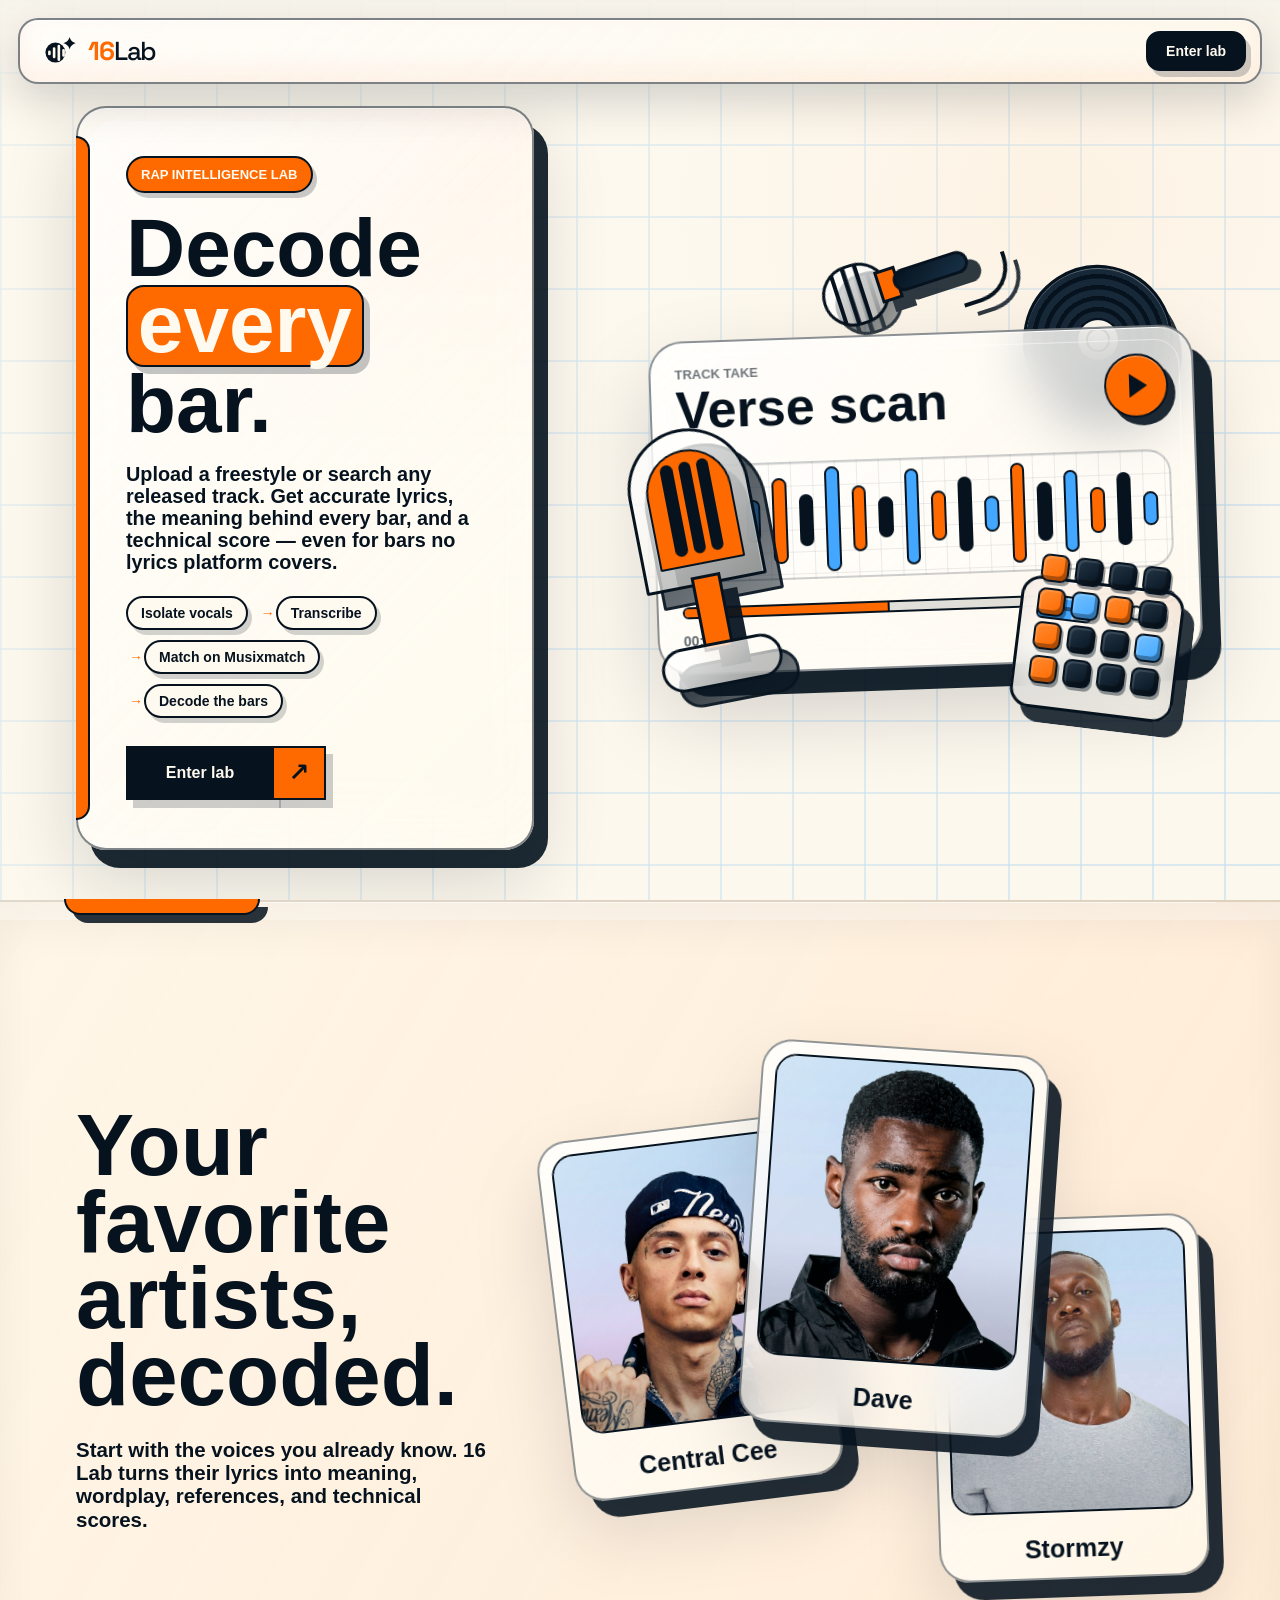
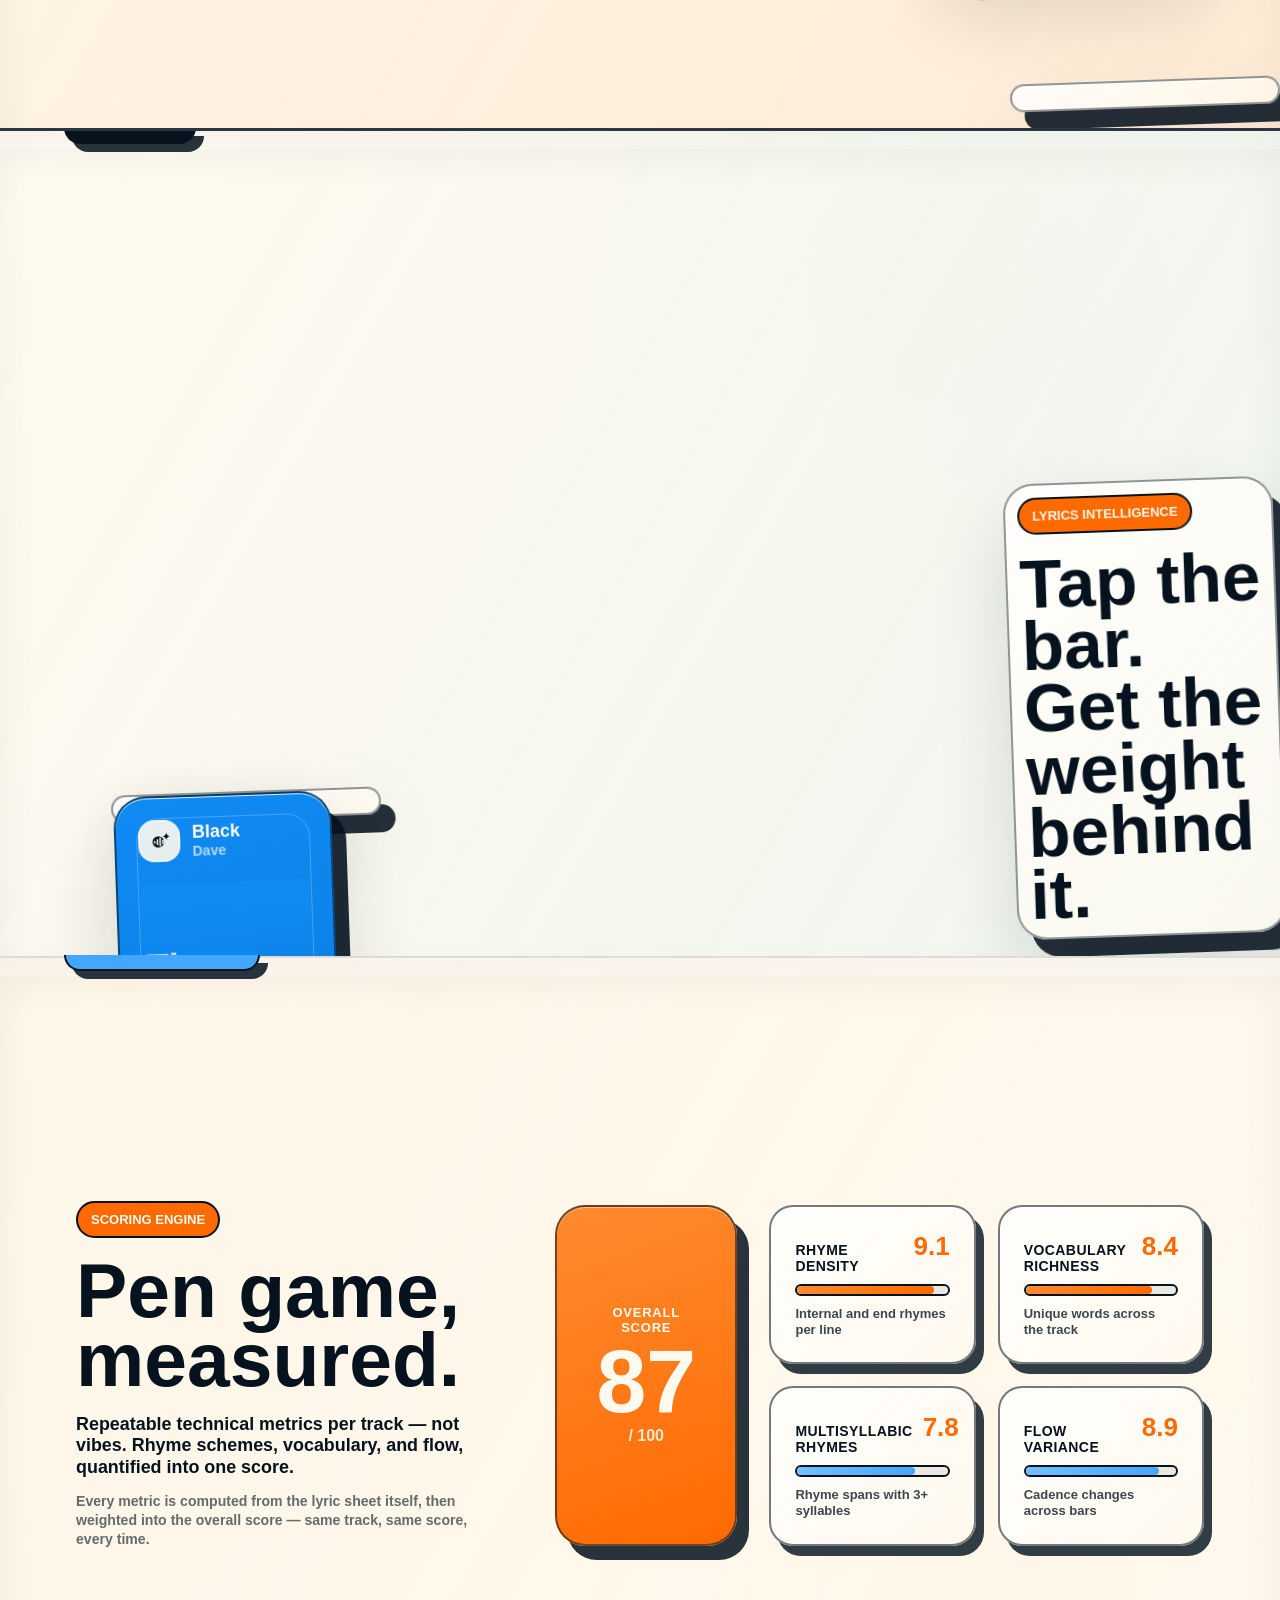
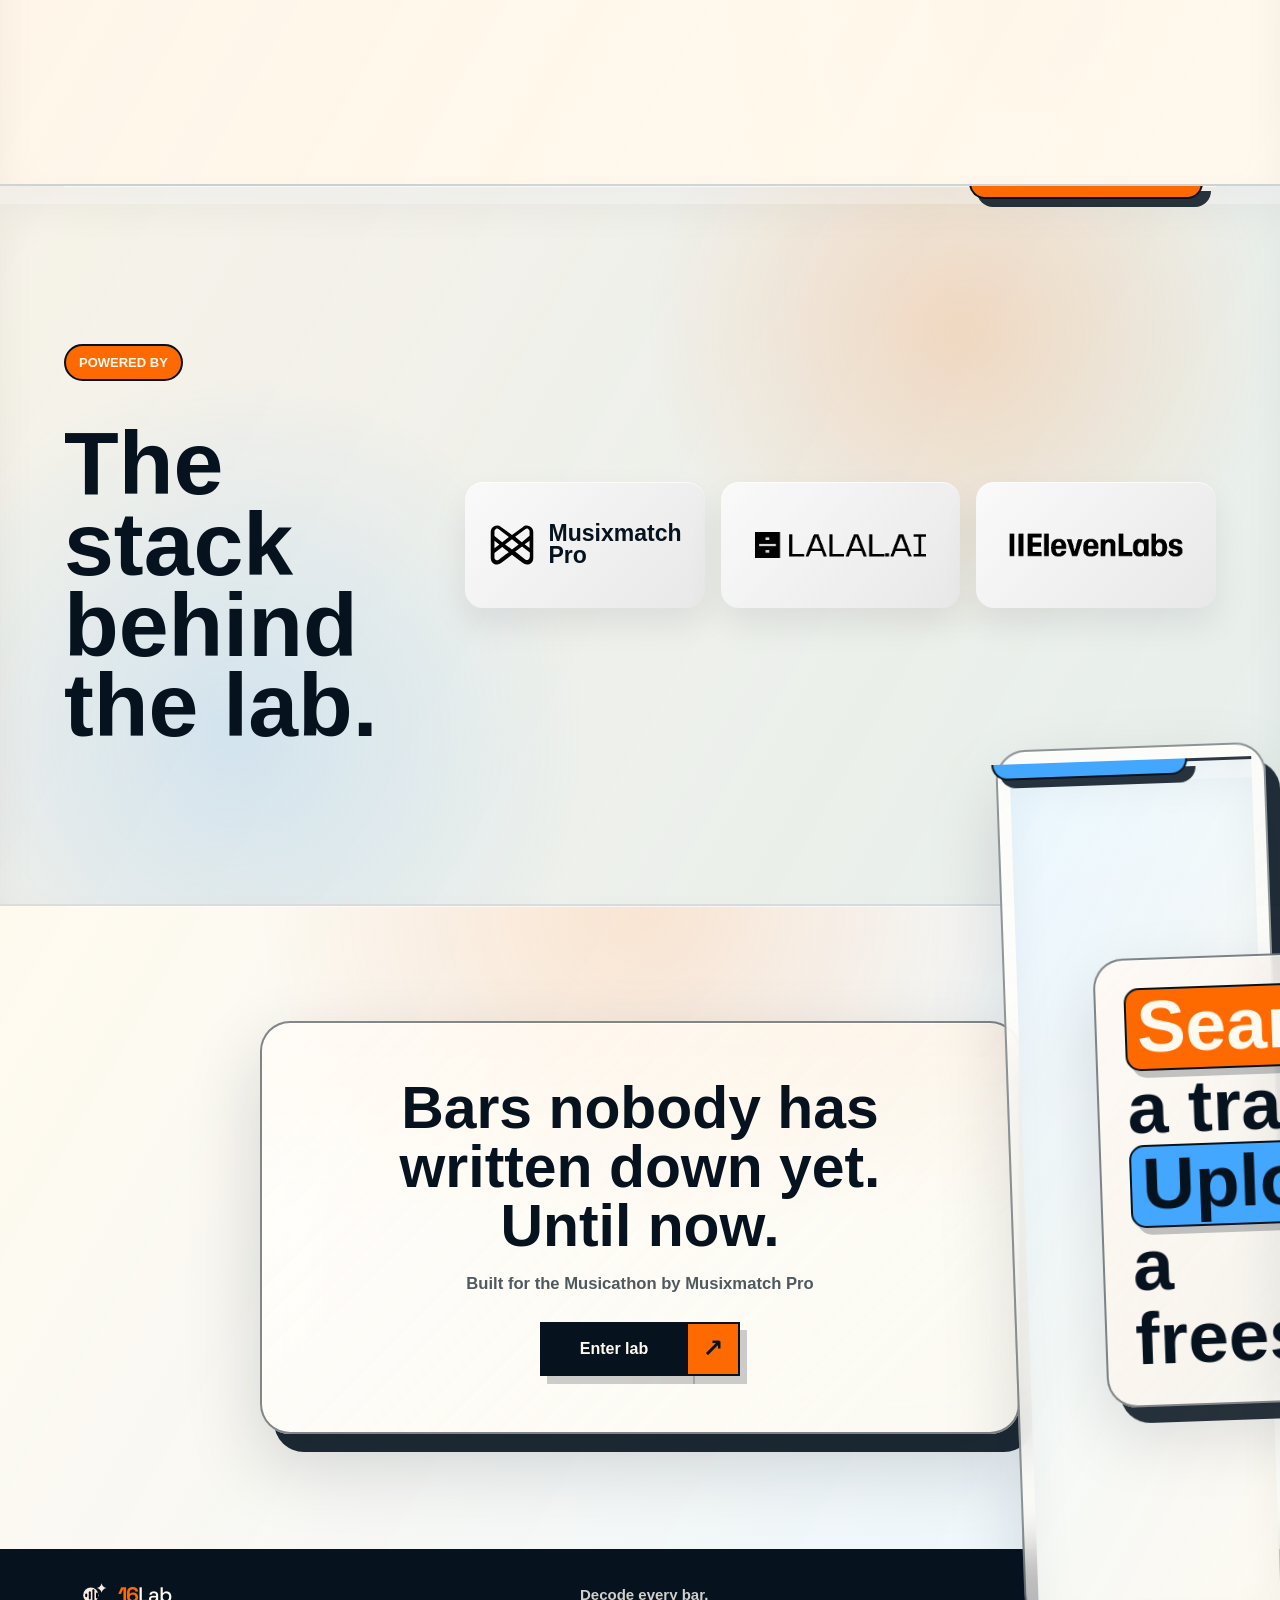
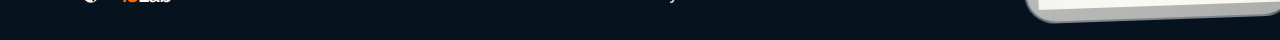
==== index.html @ 78c4f475 "feat: real-data-only lab + global daily Scores; remove landing nav PART 1 — Landing: remove ONLY the" ====
<!doctype html>
<html lang="en">
  <head>
    <meta charset="utf-8" />
    <meta name="viewport" content="width=device-width, initial-scale=1" />
    <title>16 Lab - Decode every bar</title>
    <meta
      name="description"
      content="16 Lab is a rap intelligence lab. Upload a freestyle or search any released track, get accurate lyrics, tap any bar for meaning and wordplay, and see technical scores."
    />
    <meta property="og:title" content="16 Lab - Decode every bar" />
    <meta
      property="og:description"
      content="Lyrics, meaning, wordplay, and technical scores for rap - including freestyles no lyrics platform covers."
    />
    <meta property="og:type" content="website" />
    <link rel="icon" type="image/svg+xml" href="./assets/16-lab-logo.svg" />
    <link rel="preconnect" href="https://fonts.googleapis.com" />
    <link rel="preconnect" href="https://fonts.gstatic.com" crossorigin />
    <link
      href="https://fonts.googleapis.com/css2?family=Space+Grotesk:wght@500;700&display=swap"
      rel="stylesheet"
    />
    <link rel="stylesheet" href="./styles.css" />
  </head>
  <body>
    <main class="site-shell">
      <header class="topbar" aria-label="Site header">
        <div class="brand">
          <img src="./assets/16-lab-logo.svg" alt="16 Lab" />
          <span><strong>16</strong>Lab</span>
        </div>

        <a class="topbar-cta" href="./lab.html">Enter lab</a>
      </header>

      <section class="hero" aria-label="16 Lab introduction">
        <div class="hero-copy">
          <span class="hero-kicker">Rap intelligence lab</span>
          <h1 class="tagline">Decode <span class="tagline-accent">every</span> bar.</h1>
          <p class="summary">
            Upload a freestyle or search any released track. Get accurate
            lyrics, the meaning behind every bar, and a technical score &mdash;
            even for bars no lyrics platform covers.
          </p>

          <ul class="hero-pipeline" aria-label="How it works">
            <li>Isolate vocals</li>
            <li>Transcribe</li>
            <li>Match on Musixmatch</li>
            <li>Decode the bars</li>
          </ul>

          <div class="hero-actions" aria-label="Primary actions">
            <a class="primary-action" href="./lab.html">Enter lab</a>
            <a class="icon-action" href="./lab.html" aria-label="Open lab">
              <span aria-hidden="true">&#8599;</span>
            </a>
          </div>
        </div>

        <div class="hero-art" id="preview" aria-label="16 Lab visual preview">
          <div class="art-stage">
            <article class="audio-card" aria-label="Audio analysis preview">
              <div class="audio-card-top">
                <div>
                  <span class="audio-kicker">Track take</span>
                  <strong>Verse scan</strong>
                </div>
                <button class="play-button" aria-label="Play preview">
                  <span></span>
                </button>
              </div>

              <div class="waveform" aria-hidden="true">
                <span style="--h: 28%"></span>
                <span style="--h: 54%"></span>
                <span style="--h: 38%"></span>
                <span style="--h: 76%"></span>
                <span style="--h: 46%"></span>
                <span style="--h: 92%"></span>
                <span style="--h: 58%"></span>
                <span style="--h: 36%"></span>
                <span style="--h: 84%"></span>
                <span style="--h: 44%"></span>
                <span style="--h: 66%"></span>
                <span style="--h: 32%"></span>
                <span style="--h: 88%"></span>
                <span style="--h: 52%"></span>
                <span style="--h: 72%"></span>
                <span style="--h: 40%"></span>
                <span style="--h: 64%"></span>
                <span style="--h: 30%"></span>
              </div>

              <div class="progress-rail" aria-hidden="true">
                <span></span>
              </div>

              <div class="audio-card-bottom">
                <span>00:16</span>
                <span>voice isolated</span>
              </div>
            </article>

            <div class="mic-figure" aria-hidden="true">
              <div class="mic-head">
                <span></span>
                <span></span>
                <span></span>
              </div>
              <div class="mic-neck"></div>
              <div class="mic-base"></div>
            </div>

            <div class="vinyl-disc" aria-hidden="true">
              <span></span>
            </div>
            <div class="stage-mic" aria-hidden="true">
              <span class="stage-mic-grille"></span>
              <span class="stage-mic-band"></span>
              <span class="stage-mic-handle"></span>
              <span class="stage-mic-cable"></span>
            </div>
            <div class="mpc-pad" aria-hidden="true">
              <div class="mpc-screen"></div>
              <div class="mpc-knobs">
                <span></span><span></span><span></span>
              </div>
              <div class="mpc-grid">
                <span></span><span></span><span></span><span></span>
                <span></span><span></span><span></span><span></span>
                <span></span><span></span><span></span><span></span>
                <span></span><span></span><span></span><span></span>
              </div>
            </div>
          </div>
        </div>
      </section>

      <section class="artists-section" id="artists" aria-label="Featured artists">
        <div class="artists-copy">
          <h2>Your favorite artists, decoded.</h2>
          <p>
            Start with the voices you already know. 16 Lab turns their lyrics
            into meaning, wordplay, references, and technical scores.
          </p>
        </div>

        <div class="artist-wall">
          <a class="artist-frame frame-dave" href="./results.html?q=Dave">
            <div class="portrait-wrap">
              <img src="./assets/artists/dave.png" alt="Dave portrait" />
            </div>
            <div class="artist-meta">
              <strong>Dave</strong>
            </div>
          </a>

          <a class="artist-frame frame-central" href="./results.html?q=Central+Cee">
            <div class="portrait-wrap">
              <img src="./assets/artists/central-cee.png" alt="Central Cee portrait" />
            </div>
            <div class="artist-meta">
              <strong>Central Cee</strong>
            </div>
          </a>

          <a class="artist-frame frame-stormzy" href="./results.html?q=Stormzy">
            <div class="portrait-wrap">
              <img src="./assets/artists/stormzy.png" alt="Stormzy portrait" />
            </div>
            <div class="artist-meta">
              <strong>Stormzy</strong>
            </div>
          </article>
        </div>
      </section>

      <section class="upload-flow-section" id="analyze" aria-label="Search or upload">
        <div class="demo-copy">
          <div class="headline-box">
            <h2>
              <span class="headline-chip search-chip">Search</span> a track.
              <span class="headline-chip upload-chip">Upload</span> a freestyle.
            </h2>
          </div>
        </div>

        <div class="input-lab">
          <article class="search-panel" aria-label="Search track">
            <div class="panel-head">
              <strong>Find a song</strong>
            </div>

            <label class="search-box">
              <span>Track or artist</span>
              <div class="search-field">
                <div class="typed-search" aria-label="Search track">
                  <span>Dave - Starlight</span>
                </div>
                <button type="button">Search</button>
              </div>
            </label>

            <div class="search-loading" aria-hidden="true">
              <span></span>
              <span></span>
              <span></span>
            </div>

            <article class="track-result" aria-label="Dave Starlight result">
              <img src="./assets/tracks/starlight-cover.jpg" alt="Starlight cover art" />
              <div class="track-info">
                <span class="result-label">Top match</span>
                <strong>Starlight</strong>
                <p>Dave · single</p>
                <div class="scan-state">
                  <span></span>
                  <small>preparing scan</small>
                </div>
              </div>
              <button type="button" aria-label="Select Starlight">
                <span></span>
              </button>
            </article>

            <div class="demo-cursor" aria-hidden="true">
              <span class="cursor-pulse"></span>
              <svg viewBox="0 0 64 64">
                <path class="cursor-shell" d="M10 5L53 35L35 40L25 58L10 5Z" />
                <path class="cursor-glint" d="M17 15L42 33L31 36L24 49L17 15Z" />
              </svg>
            </div>
          </article>

          <article class="upload-panel" aria-label="Upload audio">
            <div class="panel-head">
              <strong>Drop audio</strong>
            </div>

            <div class="dropzone" role="button" tabindex="0">
              <div class="upload-icon">
                <span>MP3</span>
              </div>
              <strong>Drag audio here</strong>
              <p>MP3, WAV, M4A, or WEBM</p>
            </div>

            <div class="upload-meter" aria-hidden="true">
              <span></span>
            </div>
          </article>
        </div>
      </section>

      <section class="lyrics-demo" id="decode" aria-label="Lyrics decode demo">
        <div class="decode-copy">
          <span class="section-kicker">Lyrics intelligence</span>
          <h2>Tap the bar. Get the weight behind it.</h2>
        </div>

        <div class="bar-lab" aria-label="Animated lyric analysis">
          <article class="lyric-sheet" aria-label="Black by Dave lyric excerpt">
            <div class="sheet-head">
              <img src="./assets/16-lab-logo.svg" alt="" />
              <div>
                <strong>Black</strong>
                <span>Dave</span>
              </div>
            </div>

            <div class="lyric-window">
              <div class="lyric-track">
                <p class="context-line">The blacker the berry the sweeter the juice</p>
                <button class="target-bar" type="button">
                  <span>A kid dies, the blacker the killer,</span>
                  <strong>the sweeter the news</strong>
                </button>
                <p>And if he's white you give him a chance</p>
                <p>He's ill and confused</p>
                <p>If he's black he's probably armed</p>
                <p>You see him and shoot</p>
                <p class="muted-line">Look, black is growin' up around the barbershop</p>
              </div>
            </div>

            <div class="bar-action" aria-hidden="true">
              <img src="./assets/16-lab-logo.svg" alt="" />
              <span>Decode bar</span>
            </div>

            <div class="lyrics-cursor" aria-hidden="true">
              <span class="lyric-cursor-pulse"></span>
              <svg viewBox="0 0 64 64">
                <path class="lyric-cursor-shell" d="M10 5L53 35L35 40L25 58L10 5Z" />
                <path class="lyric-cursor-glint" d="M17 15L42 33L31 36L24 49L17 15Z" />
              </svg>
            </div>
          </article>

          <article class="decode-card" aria-label="16 Lab lyric decode">
            <div class="decode-head">
              <img src="./assets/16-lab-logo.svg" alt="" />
              <span>16 Lab decode</span>
            </div>

            <div class="decode-body">
              <div class="meaning-block">
                <span class="decode-label">Meaning</span>
                <p>
                  Dave flips "the blacker the berry" into a line about media
                  bias. A Black killer makes the tragedy feel more clickable,
                  while whiteness gets softened into excuses like illness or
                  confusion.
                </p>
              </div>

              <div class="context-grid">
                <span>Race</span>
                <span>media framing</span>
                <span>public sympathy</span>
              </div>
            </div>
          </a>
        </div>
      </section>

      <section class="scores-section" id="scores" aria-label="Lyrical scoring engine">
        <div class="scores-copy">
          <span class="section-kicker">Scoring engine</span>
          <h2>Pen game, measured.</h2>
          <p>
            Repeatable technical metrics per track &mdash; not vibes. Rhyme
            schemes, vocabulary, and flow, quantified into one score.
          </p>
          <p class="scores-method">
            Every metric is computed from the lyric sheet itself, then weighted
            into the overall score &mdash; same track, same score, every time.
          </p>
        </div>

        <div class="score-board" aria-label="Example track metrics">
          <div class="score-overall">
            <span class="score-overall-label">Overall score</span>
            <strong>87</strong>
            <span class="score-overall-scale">/ 100</span>
          </div>

          <ul class="score-metrics">
            <li>
              <div class="metric-head">
                <span>Rhyme density</span>
                <strong>9.1</strong>
              </div>
              <div class="metric-rail"><span style="--w: 91%"></span></div>
              <p>Internal and end rhymes per line</p>
            </li>
            <li>
              <div class="metric-head">
                <span>Vocabulary richness</span>
                <strong>8.4</strong>
              </div>
              <div class="metric-rail"><span style="--w: 84%"></span></div>
              <p>Unique words across the track</p>
            </li>
            <li>
              <div class="metric-head">
                <span>Multisyllabic rhymes</span>
                <strong>7.8</strong>
              </div>
              <div class="metric-rail metric-rail-blue"><span style="--w: 78%"></span></div>
              <p>Rhyme spans with 3+ syllables</p>
            </li>
            <li>
              <div class="metric-head">
                <span>Flow variance</span>
                <strong>8.9</strong>
              </div>
              <div class="metric-rail metric-rail-blue"><span style="--w: 89%"></span></div>
              <p>Cadence changes across bars</p>
            </li>
          </ul>
        </div>
      </section>

      <section class="powered-section" id="stack" aria-label="Powered by integrations">
        <div class="powered-copy">
          <span class="section-kicker">Powered by</span>
          <h2>The stack behind the lab.</h2>
        </div>

        <div class="powered-float" aria-label="16 Lab integration logos">
          <article class="power-logo power-logo-musixmatch">
            <img src="./assets/partners/musixmatch-icon.svg" alt="Musixmatch Pro" />
            <span>Musixmatch Pro</span>
          </article>
          <article class="power-logo power-logo-lalal">
            <img src="./assets/partners/lalal-mono.png" alt="LALAL.AI" />
          </article>
          <article class="power-logo power-logo-eleven">
            <img src="./assets/partners/elevenlabs-mono.png" alt="ElevenLabs" />
          </article>

        </div>
      </section>

      <section class="closing-section" aria-label="Call to action">
        <div class="closing-card">
          <h2>Bars nobody has written down yet.<br />Until now.</h2>
          <p>
            Built for the Musicathon by Musixmatch Pro
          </p>
          <div class="hero-actions" aria-label="Closing actions">
            <a class="primary-action" href="./lab.html">Enter lab</a>
            <a class="icon-action" href="./lab.html" aria-label="Open lab">
              <span aria-hidden="true">&#8599;</span>
            </a>
          </div>
        </div>
      </section>

      <footer class="site-footer" aria-label="Site footer">
        <div class="footer-brand">
          <img src="./assets/16-lab-logo.svg" alt="" />
          <span><strong>16</strong>Lab</span>
        </div>
        <p>Decode every bar.</p>
        <span class="footer-note">&copy; 2026 16 Lab</span>
      </footer>
    </main>
  </body>
</html>
---- styles.css ----
:root {
  --ink: #06131f;
  --paper: #f7f3ea;
  --paper-glass: rgba(255, 250, 239, 0.58);
  --line: rgba(66, 164, 242, 0.62);
  --line-soft: rgba(6, 19, 31, 0.08);
  --orange: #ff6a00;
  --blue: #43a7ff;
  --cream: #fffaf0;
  --border: #06131f;
}

* {
  box-sizing: border-box;
}

html {
  min-height: 100%;
  background: var(--paper);
}

body {
  min-height: 100vh;
  margin: 0;
  color: var(--ink);
  font-family:
    "Helvetica Neue", Arial, ui-sans-serif, system-ui, -apple-system, BlinkMacSystemFont, "Segoe UI",
    sans-serif;
  background:
    linear-gradient(115deg, rgba(255, 250, 239, 0.62), rgba(255, 250, 239, 0) 34% 66%, rgba(255, 250, 239, 0.72)),
    linear-gradient(155deg, rgba(255, 106, 0, 0.1), transparent 28% 72%, rgba(67, 167, 255, 0.1)),
    linear-gradient(var(--line) 2px, transparent 2px),
    linear-gradient(90deg, var(--line) 2px, transparent 2px),
    var(--paper);
  background-size: 100% 100%, 100% 100%, 72px 72px, 72px 72px, 100% 100%;
  letter-spacing: 0;
}

a,
button {
  color: inherit;
  font: inherit;
}

a {
  text-decoration: none;
}

.site-shell {
  min-height: 100vh;
  position: relative;
  overflow: hidden;
}

.site-shell::before {
  content: "";
  position: fixed;
  top: 0;
  left: 0;
  right: 0;
  height: 108px;
  z-index: 9;
  pointer-events: none;
  background: linear-gradient(
    180deg,
    rgba(247, 243, 234, 0.94) 0%,
    rgba(247, 243, 234, 0.6) 55%,
    rgba(247, 243, 234, 0) 100%
  );
}

.topbar {
  position: fixed;
  top: 18px;
  left: 18px;
  right: 18px;
  z-index: 10;
  display: flex;
  align-items: center;
  justify-content: space-between;
  gap: 18px;
  min-height: 66px;
  border: 2px solid rgba(6, 19, 31, 0.52);
  border-radius: 20px;
  background:
    linear-gradient(135deg, rgba(255, 255, 255, 0.64), rgba(255, 250, 239, 0.32)),
    rgba(255, 250, 239, 0.54);
  box-shadow:
    inset 0 1px 0 rgba(255, 255, 255, 0.75),
    inset 0 -12px 26px rgba(255, 106, 0, 0.07),
    0 18px 44px rgba(6, 19, 31, 0.16);
  backdrop-filter: blur(24px) saturate(1.42);
}

.brand {
  display: flex;
  align-items: center;
  gap: 10px;
  padding: 0 16px;
}

.brand img {
  width: 42px;
  height: 42px;
  display: block;
}

.brand span {
  font-family: "Space Grotesk", "Helvetica Neue", Arial, sans-serif;
  font-size: 26px;
  line-height: 1;
  font-weight: 500;
  letter-spacing: -0.045em;
}

.brand span strong {
  font-weight: 700;
  color: var(--orange);
}

.site-shell > section {
  position: relative;
}

.site-shell > section + section {
  border-top: 2px solid rgba(6, 19, 31, 0.12);
}

.site-shell > section + section::after {
  content: "";
  position: absolute;
  left: clamp(22px, 5vw, 76px);
  right: clamp(22px, 5vw, 76px);
  top: 0;
  height: 1px;
  background: rgba(255, 255, 255, 0.62);
  pointer-events: none;
}

.hero {
  min-height: 100vh;
  display: grid;
  grid-template-columns: minmax(360px, 0.85fr) minmax(520px, 1.15fr);
  gap: clamp(24px, 4vw, 64px);
  align-items: center;
  padding: 98px clamp(24px, 6vw, 76px) 42px;
}

.hero-copy {
  position: relative;
  z-index: 3;
  max-width: 560px;
  padding: clamp(26px, 4vw, 48px);
  border: 2px solid rgba(6, 19, 31, 0.5);
  border-radius: 30px;
  background:
    linear-gradient(135deg, rgba(255, 255, 255, 0.7), rgba(255, 250, 239, 0.28)),
    linear-gradient(180deg, rgba(255, 106, 0, 0.08), transparent 48%),
    rgba(255, 250, 239, 0.62);
  box-shadow:
    inset 0 1px 0 rgba(255, 255, 255, 0.9),
    inset 0 -26px 62px rgba(255, 255, 255, 0.16),
    14px 18px 0 rgba(6, 19, 31, 0.9),
    0 30px 76px rgba(6, 19, 31, 0.16);
  backdrop-filter: blur(28px) saturate(1.34);
}

.hero-copy::before {
  content: "";
  position: absolute;
  inset: 13px;
  z-index: -1;
  border-radius: 22px;
  background: linear-gradient(135deg, rgba(255, 255, 255, 0.5), transparent 42%);
  pointer-events: none;
}

.hero-copy::after {
  content: "";
  position: absolute;
  left: -2px;
  top: 28px;
  bottom: 28px;
  width: 12px;
  border: 2px solid var(--border);
  border-left: 0;
  border-radius: 0 999px 999px 0;
  background: var(--orange);
}

h1 {
  margin: 0;
  color: var(--ink);
  font-size: clamp(88px, 11vw, 150px);
  line-height: 0.84;
  font-weight: 700;
}

.tagline {
  margin: 0;
  font-size: clamp(54px, 6.4vw, 94px);
  line-height: 0.9;
  font-weight: 700;
}

.summary {
  max-width: 500px;
  margin: 22px 0 0;
  font-size: clamp(17px, 1.55vw, 21px);
  line-height: 1.12;
  font-weight: 600;
}

.hero-actions {
  display: flex;
  align-items: stretch;
  margin-top: 28px;
}

.primary-action,
.icon-action {
  min-height: 54px;
  display: inline-flex;
  align-items: center;
  justify-content: center;
  border: 2px solid var(--border);
  font-size: 16px;
  font-weight: 700;
  box-shadow: 7px 8px 0 rgba(6, 19, 31, 0.2);
}

.primary-action {
  min-width: 148px;
  color: var(--cream);
  background: var(--ink);
}

.icon-action {
  width: 54px;
  margin-left: -2px;
  background: var(--orange);
}

.icon-action span {
  font-size: 25px;
  line-height: 1;
}

.hero-art {
  position: relative;
  min-height: min(650px, calc(100vh - 150px));
  display: grid;
  place-items: center;
}

.art-stage {
  position: relative;
  width: min(760px, 100%);
  aspect-ratio: 1.28;
}

.audio-card {
  position: absolute;
  right: 1%;
  top: 20%;
  z-index: 3;
  width: min(660px, 88%);
  min-height: 286px;
  padding: 24px;
  border: 2px solid rgba(6, 19, 31, 0.46);
  border-radius: 34px;
  background:
    linear-gradient(140deg, rgba(255, 255, 255, 0.78), rgba(255, 250, 239, 0.28)),
    rgba(255, 250, 239, 0.52);
  box-shadow:
    inset 0 1px 0 rgba(255, 255, 255, 0.95),
    inset 0 -22px 58px rgba(255, 255, 255, 0.18),
    18px 22px 0 rgba(6, 19, 31, 0.92),
    0 38px 86px rgba(6, 19, 31, 0.18);
  backdrop-filter: blur(28px) saturate(1.38);
  transform: rotate(-2deg);
  transition: transform 220ms ease, box-shadow 220ms ease, border-color 220ms ease;
}

.audio-card:hover {
  transform: rotate(-2deg) translateY(-5px);
  box-shadow:
    inset 0 1px 0 rgba(255, 255, 255, 0.95),
    inset 0 -22px 58px rgba(255, 255, 255, 0.18),
    18px 28px 0 rgba(6, 19, 31, 0.92),
    0 42px 94px rgba(6, 19, 31, 0.2);
  border-color: rgba(6, 19, 31, 0.68);
}

.audio-card::before {
  content: "";
  position: absolute;
  inset: 12px;
  border: 1px solid rgba(255, 255, 255, 0.48);
  border-radius: 25px;
  pointer-events: none;
}

.audio-card-top,
.audio-card-bottom {
  position: relative;
  z-index: 2;
  display: flex;
  justify-content: space-between;
  align-items: center;
  gap: 18px;
}

.audio-kicker {
  display: block;
  margin-bottom: 5px;
  color: rgba(6, 19, 31, 0.58);
  font-size: 13px;
  font-weight: 700;
  text-transform: uppercase;
}

.audio-card strong {
  display: block;
  font-size: clamp(30px, 4.2vw, 52px);
  line-height: 0.92;
  font-weight: 700;
}

.play-button {
  width: 64px;
  height: 64px;
  display: grid;
  place-items: center;
  border: 2px solid var(--border);
  border-radius: 50%;
  background: var(--orange);
  box-shadow:
    inset 0 1px 0 rgba(255, 255, 255, 0.5),
    7px 8px 0 rgba(6, 19, 31, 0.9);
  cursor: pointer;
  transition: transform 160ms ease, box-shadow 160ms ease, background 160ms ease;
}

.play-button:hover {
  transform: translate(-2px, -2px);
  background: #ff7b1f;
  box-shadow:
    inset 0 1px 0 rgba(255, 255, 255, 0.5),
    9px 10px 0 rgba(6, 19, 31, 0.9);
}

.play-button:active {
  transform: translate(3px, 4px);
  box-shadow:
    inset 0 2px 8px rgba(6, 19, 31, 0.28),
    3px 4px 0 rgba(6, 19, 31, 0.9);
}

.play-button span {
  width: 0;
  height: 0;
  margin-left: 4px;
  border-top: 12px solid transparent;
  border-bottom: 12px solid transparent;
  border-left: 18px solid var(--ink);
}

.waveform {
  position: relative;
  z-index: 2;
  height: 118px;
  display: flex;
  align-items: center;
  gap: 12px;
  margin: 30px 0 24px;
  padding: 0 12px;
  border: 2px solid rgba(6, 19, 31, 0.2);
  border-radius: 24px;
  background:
    linear-gradient(var(--line-soft) 1px, transparent 1px),
    linear-gradient(90deg, var(--line-soft) 1px, transparent 1px),
    rgba(255, 255, 255, 0.34);
  background-size: 22px 22px;
  overflow: hidden;
}

.waveform span {
  width: 16px;
  height: var(--h);
  min-height: 18px;
  border: 2px solid var(--border);
  border-radius: 999px;
  background: var(--ink);
  animation: pulse 1.8s ease-in-out infinite;
}

.waveform span:nth-child(3n + 1) {
  background: var(--orange);
  animation-delay: 70ms;
}

.waveform span:nth-child(3n + 2) {
  animation-delay: 140ms;
}

.waveform span:nth-child(3n) {
  background: var(--blue);
  animation-delay: 210ms;
}

.progress-rail {
  position: relative;
  z-index: 2;
  height: 12px;
  border: 2px solid var(--border);
  border-radius: 999px;
  background: rgba(6, 19, 31, 0.12);
  overflow: hidden;
}

.progress-rail span {
  display: block;
  width: 42%;
  height: 100%;
  border-right: 2px solid var(--border);
  background: var(--orange);
}

.audio-card-bottom {
  margin-top: 14px;
  color: rgba(6, 19, 31, 0.64);
  font-size: 14px;
  font-weight: 700;
  text-transform: uppercase;
}

.mic-figure {
  position: absolute;
  left: 4%;
  bottom: 4%;
  z-index: 4;
  width: min(220px, 30%);
  aspect-ratio: 0.68;
  transform: rotate(-11deg);
  filter: drop-shadow(14px 18px 0 rgba(6, 19, 31, 0.94));
  transition: transform 220ms ease;
}

.art-stage:hover .mic-figure {
  transform: rotate(-14deg) translateY(-3px);
}

.mic-head {
  position: absolute;
  inset: 0 17% 42%;
  display: flex;
  justify-content: center;
  gap: 9%;
  padding: 16% 13%;
  border: 3px solid var(--border);
  border-radius: 999px 999px 34px 34px;
  background: linear-gradient(145deg, rgba(255, 255, 255, 0.88), rgba(255, 250, 239, 0.54));
  backdrop-filter: blur(14px);
}

.mic-head::before {
  content: "";
  position: absolute;
  inset: 12% 13%;
  border: 2px solid var(--border);
  border-radius: inherit;
  background: var(--orange);
  z-index: -1;
}

.mic-head span {
  width: 18%;
  height: 100%;
  border: 2px solid var(--border);
  border-radius: 999px;
  background: var(--ink);
}

.mic-neck {
  position: absolute;
  left: 42%;
  top: 54%;
  width: 16%;
  height: 28%;
  border: 3px solid var(--border);
  background: var(--orange);
}

.mic-base {
  position: absolute;
  left: 17%;
  right: 17%;
  bottom: 5%;
  height: 16%;
  border: 3px solid var(--border);
  border-radius: 999px;
  background: linear-gradient(145deg, rgba(255, 255, 255, 0.9), rgba(255, 250, 239, 0.56));
  backdrop-filter: blur(12px);
}

.vinyl-disc {
  position: absolute;
  right: 5%;
  top: 6%;
  z-index: 2;
  width: 150px;
  height: 150px;
  border: 3px solid var(--border);
  border-radius: 50%;
  background:
    radial-gradient(circle at center, var(--orange) 0 11%, var(--cream) 12% 19%, transparent 20%),
    repeating-radial-gradient(circle at center, #172838 0 6px, var(--ink) 7px 11px);
  box-shadow:
    inset 0 1px 0 rgba(255, 255, 255, 0.35),
    12px 14px 0 rgba(6, 19, 31, 0.86);
  transform: rotate(12deg);
  transition: transform 240ms ease, box-shadow 240ms ease, filter 240ms ease;
}

.vinyl-disc:hover {
  transform: rotate(22deg) translateY(-3px);
  filter: saturate(1.08);
  box-shadow:
    inset 0 1px 0 rgba(255, 255, 255, 0.35),
    14px 17px 0 rgba(6, 19, 31, 0.86);
}

.vinyl-disc span {
  position: absolute;
  inset: 42%;
  border: 2px solid var(--border);
  border-radius: 50%;
  background: var(--cream);
}

.stage-mic {
  position: absolute;
  left: 38%;
  top: 3%;
  z-index: 6;
  width: 150px;
  height: 62px;
  transform: rotate(-18deg);
  filter: drop-shadow(10px 12px 0 rgba(6, 19, 31, 0.84));
  transition: transform 220ms ease, filter 220ms ease;
}

.stage-mic:hover {
  transform: rotate(-23deg) translateY(-4px);
  filter: drop-shadow(12px 16px 0 rgba(6, 19, 31, 0.84));
}

.stage-mic-grille {
  position: absolute;
  left: 0;
  top: 0;
  width: 68px;
  height: 62px;
  border: 3px solid var(--border);
  border-radius: 999px;
  background:
    linear-gradient(90deg, transparent 0 17%, var(--ink) 18% 24%, transparent 25% 37%, var(--ink) 38% 44%, transparent 45% 57%, var(--ink) 58% 64%, transparent 65%),
    linear-gradient(145deg, rgba(255, 255, 255, 0.9), rgba(255, 250, 239, 0.42));
  backdrop-filter: blur(16px);
}

.stage-mic-band {
  position: absolute;
  left: 57px;
  top: 15px;
  width: 22px;
  height: 33px;
  border: 3px solid var(--border);
  background: var(--orange);
}

.stage-mic-handle {
  position: absolute;
  left: 73px;
  top: 20px;
  width: 78px;
  height: 23px;
  border: 3px solid var(--border);
  border-radius: 999px;
  background: linear-gradient(145deg, var(--ink), #183247);
}

.stage-mic-cable {
  position: absolute;
  left: 134px;
  top: 35px;
  width: 54px;
  height: 42px;
  border-right: 4px solid var(--border);
  border-bottom: 4px solid var(--border);
  border-radius: 0 0 36px 0;
}

.mpc-pad {
  position: absolute;
  right: 4%;
  bottom: 1%;
  z-index: 4;
  width: 164px;
  height: 132px;
  padding: 13px;
  border: 3px solid var(--border);
  border-radius: 20px;
  background:
    linear-gradient(145deg, rgba(255, 255, 255, 0.72), rgba(255, 250, 239, 0.25)),
    linear-gradient(180deg, rgba(255, 106, 0, 0.18), transparent 54%),
    rgba(255, 250, 239, 0.58);
  box-shadow:
    inset 0 1px 0 rgba(255, 255, 255, 0.85),
    inset 0 -14px 28px rgba(6, 19, 31, 0.08),
    12px 14px 0 rgba(6, 19, 31, 0.85);
  backdrop-filter: blur(18px) saturate(1.25);
  transform: rotate(7deg);
  transition: transform 220ms ease, box-shadow 220ms ease;
  cursor: pointer;
}

.mpc-pad:hover {
  transform: rotate(7deg) translateY(-6px);
  box-shadow:
    inset 0 1px 0 rgba(255, 255, 255, 0.85),
    inset 0 -14px 28px rgba(6, 19, 31, 0.08),
    14px 18px 0 rgba(6, 19, 31, 0.85);
}

.mpc-pad:active {
  transform: rotate(7deg) translate(5px, 6px);
  box-shadow:
    inset 0 2px 12px rgba(6, 19, 31, 0.2),
    6px 8px 0 rgba(6, 19, 31, 0.85);
}

.mpc-pad::before {
  content: none;
}

.mpc-screen {
  position: absolute;
  left: 14px;
  top: 14px;
  width: 56px;
  height: 25px;
  border: 2px solid var(--border);
  border-radius: 6px;
  background:
    linear-gradient(90deg, rgba(67, 167, 255, 0.85) 0 64%, rgba(255, 250, 239, 0.65) 65%),
    var(--blue);
  box-shadow: inset 0 2px 0 rgba(255, 255, 255, 0.5);
}

.mpc-screen::after {
  content: "";
  position: absolute;
  left: 7px;
  right: 9px;
  top: 9px;
  height: 4px;
  border-radius: 999px;
  background: rgba(6, 19, 31, 0.56);
}

.mpc-knobs {
  position: absolute;
  right: 14px;
  top: 15px;
  display: flex;
  gap: 8px;
}

.mpc-knobs span {
  width: 15px;
  height: 15px;
  border: 2px solid var(--border);
  border-radius: 50%;
  background: var(--cream);
  box-shadow:
    inset -3px -3px 0 rgba(6, 19, 31, 0.18),
    2px 2px 0 rgba(6, 19, 31, 0.42);
}

.mpc-grid {
  position: absolute;
  left: 14px;
  right: 14px;
  bottom: 22px;
  display: grid;
  grid-template-columns: repeat(4, 1fr);
  gap: 6px;
}

.mpc-grid span {
  aspect-ratio: 1;
  border: 2px solid var(--border);
  border-radius: 8px;
  background:
    linear-gradient(145deg, #233545, var(--ink));
  box-shadow:
    inset 2px 2px 0 rgba(255, 255, 255, 0.12),
    inset -3px -4px 0 rgba(0, 0, 0, 0.32),
    2px 3px 0 rgba(6, 19, 31, 0.42);
  transition: transform 120ms ease, box-shadow 120ms ease, filter 120ms ease;
}

.mpc-grid span:hover {
  transform: translateY(-2px);
  filter: brightness(1.12);
}

.mpc-grid span:active {
  transform: translateY(2px) scale(0.94);
  box-shadow:
    inset 2px 4px 0 rgba(0, 0, 0, 0.34),
    0 1px 0 rgba(6, 19, 31, 0.42);
}

.mpc-grid span:nth-child(4n + 1),
.mpc-grid span:nth-child(7) {
  background:
    linear-gradient(145deg, #ff8a2f, var(--orange));
}

.mpc-grid span:nth-child(6),
.mpc-grid span:nth-child(12) {
  background:
    linear-gradient(145deg, #72c0ff, var(--blue));
}

.artists-section {
  position: relative;
  display: grid;
  grid-template-columns: minmax(320px, 0.78fr) minmax(520px, 1.22fr);
  gap: clamp(28px, 5vw, 72px);
  align-items: center;
  min-height: 92vh;
  padding: 94px clamp(24px, 6vw, 76px) 86px;
  margin-top: -20px;
  background:
    linear-gradient(180deg, rgba(255, 250, 239, 0), rgba(255, 106, 0, 0.08) 18%, rgba(67, 167, 255, 0.08) 100%),
    linear-gradient(115deg, rgba(255, 106, 0, 0.1), transparent 42%),
    rgba(255, 250, 239, 0.2);
}

.artists-section::before {
  content: "";
  position: absolute;
  left: 0;
  right: 0;
  top: -120px;
  height: 180px;
  background: linear-gradient(180deg, rgba(247, 243, 234, 0), rgba(255, 106, 0, 0.07), rgba(255, 250, 239, 0));
  pointer-events: none;
}

.artists-copy {
  max-width: 520px;
}

.artists-copy h2 {
  margin: 0;
  font-size: clamp(54px, 6.8vw, 96px);
  line-height: 0.88;
  font-weight: 700;
}

.artists-copy p {
  max-width: 480px;
  margin: 24px 0 0;
  font-size: clamp(17px, 1.6vw, 22px);
  line-height: 1.14;
  font-weight: 600;
}

.artist-wall {
  position: relative;
  min-height: 560px;
}

.artist-frame {
  position: absolute;
  width: min(270px, 34vw);
  padding: 12px;
  border: 2px solid rgba(6, 19, 31, 0.44);
  border-radius: 30px;
  background:
    linear-gradient(140deg, rgba(255, 255, 255, 0.76), rgba(255, 250, 239, 0.3)),
    rgba(255, 250, 239, 0.52);
  box-shadow:
    inset 0 1px 0 rgba(255, 255, 255, 0.88),
    14px 18px 0 rgba(6, 19, 31, 0.88),
    0 32px 76px rgba(6, 19, 31, 0.13);
  backdrop-filter: blur(24px) saturate(1.28);
  transform: rotate(var(--r));
  transition: transform 240ms ease, box-shadow 240ms ease;
}

.artist-frame:hover {
  z-index: 6;
  transform: rotate(var(--r)) translateY(-12px) scale(1.035);
  box-shadow:
    inset 0 1px 0 rgba(255, 255, 255, 0.88),
    18px 24px 0 rgba(6, 19, 31, 0.88),
    0 42px 92px rgba(6, 19, 31, 0.16);
}

.portrait-wrap {
  position: relative;
  aspect-ratio: 0.86;
  overflow: hidden;
  border: 2px solid var(--border);
  border-radius: 22px;
  background: var(--cream);
}

.portrait-wrap::after {
  content: "";
  position: absolute;
  inset: 0;
  background:
    linear-gradient(135deg, rgba(255, 255, 255, 0.24), transparent 34%),
    linear-gradient(0deg, rgba(6, 19, 31, 0.22), transparent 38%);
  pointer-events: none;
}

.portrait-wrap img {
  width: 100%;
  height: 100%;
  display: block;
  object-fit: cover;
  filter: saturate(0.98) contrast(1.04);
  transition: transform 260ms ease, filter 260ms ease;
}

.artist-frame:hover img {
  transform: scale(1.055);
  filter: saturate(1.08) contrast(1.06);
}

.artist-meta {
  display: flex;
  align-items: center;
  justify-content: center;
  margin-top: 12px;
  padding: 12px 10px 4px;
}

.artist-meta strong {
  min-width: 0;
  font-size: clamp(18px, 2vw, 25px);
  line-height: 1;
  font-weight: 700;
  text-align: center;
}

.frame-dave {
  --r: 4deg;
  left: 30%;
  top: 8px;
  z-index: 4;
  width: min(288px, 35vw);
}

.frame-central {
  --r: -7deg;
  left: 0;
  top: 88px;
  z-index: 2;
}

.frame-stormzy {
  --r: -2deg;
  right: 0;
  bottom: 20px;
  z-index: 1;
}

.upload-flow-section {
  position: relative;
  display: grid;
  grid-template-columns: minmax(340px, 0.72fr) minmax(560px, 1.28fr);
  gap: clamp(30px, 5vw, 72px);
  align-items: center;
  min-height: 94vh;
  padding: 88px clamp(24px, 6vw, 76px) 92px;
  background:
    linear-gradient(120deg, rgba(255, 106, 0, 0.1), transparent 36% 68%, rgba(67, 167, 255, 0.1)),
    rgba(255, 250, 239, 0.18);
}

.demo-copy {
  max-width: 540px;
}

.headline-box {
  width: fit-content;
  max-width: 100%;
  padding: clamp(18px, 2.4vw, 28px);
  border: 2px solid rgba(6, 19, 31, 0.5);
  border-radius: 30px;
  background:
    linear-gradient(135deg, rgba(255, 255, 255, 0.68), rgba(255, 250, 239, 0.24)),
    linear-gradient(120deg, rgba(255, 106, 0, 0.09), rgba(67, 167, 255, 0.1)),
    rgba(255, 250, 239, 0.62);
  box-shadow:
    inset 0 1px 0 rgba(255, 255, 255, 0.86),
    13px 16px 0 rgba(6, 19, 31, 0.86),
    0 28px 70px rgba(6, 19, 31, 0.13);
  backdrop-filter: blur(24px) saturate(1.3);
}

.demo-copy h2 {
  margin: 0;
  font-size: clamp(48px, 5.7vw, 82px);
  line-height: 1.02;
  font-weight: 700;
}

.headline-chip {
  display: inline-flex;
  align-items: center;
  padding: 0 0.14em 0.06em;
  border: 2px solid var(--border);
  border-radius: 15px;
  box-shadow: 6px 7px 0 rgba(6, 19, 31, 0.24);
  color: var(--cream);
}

.search-chip {
  background: var(--orange);
}

.upload-chip {
  background: var(--blue);
  color: var(--ink);
}

.input-lab {
  position: relative;
  display: grid;
  grid-template-columns: minmax(320px, 1fr) minmax(260px, 0.72fr);
  gap: 20px;
  align-items: stretch;
}

.search-panel,
.upload-panel {
  border: 2px solid rgba(6, 19, 31, 0.5);
  border-radius: 32px;
  background:
    linear-gradient(145deg, rgba(255, 255, 255, 0.74), rgba(255, 250, 239, 0.3)),
    rgba(255, 250, 239, 0.62);
  box-shadow:
    inset 0 1px 0 rgba(255, 255, 255, 0.88),
    14px 18px 0 rgba(6, 19, 31, 0.9),
    0 34px 78px rgba(6, 19, 31, 0.15);
  backdrop-filter: blur(26px) saturate(1.34);
}

.search-panel {
  position: relative;
  padding: 24px;
  overflow: hidden;
}

.upload-panel {
  padding: 22px;
  transform: rotate(2deg);
}

.panel-head {
  display: flex;
  align-items: center;
  justify-content: center;
  margin-bottom: 24px;
}

.panel-head strong {
  font-size: clamp(30px, 3.4vw, 46px);
  line-height: 0.92;
  text-align: center;
}

.search-box > span {
  display: block;
  margin-bottom: 10px;
  font-size: 14px;
  font-weight: 700;
}

.search-field {
  display: grid;
  grid-template-columns: 1fr auto;
  border: 2px solid var(--border);
  border-radius: 18px;
  overflow: hidden;
  background: var(--cream);
  box-shadow: 7px 8px 0 rgba(6, 19, 31, 0.18);
  animation: fieldFocus 8s ease-in-out infinite;
}

.typed-search {
  min-width: 0;
  padding: 18px;
  background: transparent;
  color: var(--ink);
  font-size: 20px;
  font-weight: 700;
}

.typed-search span {
  display: inline-block;
  width: 0;
  max-width: 14ch;
  overflow: hidden;
  white-space: nowrap;
  vertical-align: bottom;
  border-right: 3px solid transparent;
  animation: typeSong 8s steps(15, end) infinite;
}

.search-field button {
  border: 0;
  border-left: 2px solid var(--border);
  padding: 0 20px;
  background: var(--orange);
  color: var(--cream);
  font-weight: 700;
  cursor: pointer;
}

.track-result {
  display: grid;
  grid-template-columns: 116px 1fr auto;
  gap: 18px;
  align-items: center;
  margin-top: 24px;
  padding: 14px;
  border: 2px solid var(--border);
  border-radius: 24px;
  background: rgba(255, 250, 239, 0.72);
  box-shadow: 10px 12px 0 rgba(6, 19, 31, 0.86);
  opacity: 0;
  transform: translateY(12px) scale(0.98);
  animation: resultReveal 8s ease-in-out infinite;
  transition: transform 220ms ease, box-shadow 220ms ease;
}

.track-result:hover {
  transform: translateY(-6px);
  box-shadow: 13px 17px 0 rgba(6, 19, 31, 0.86);
}

.track-result img {
  width: 116px;
  height: 116px;
  object-fit: cover;
  border: 2px solid var(--border);
  border-radius: 18px;
}

.result-label {
  display: block;
  margin-bottom: 6px;
  color: rgba(6, 19, 31, 0.58);
  font-size: 12px;
  font-weight: 700;
  text-transform: uppercase;
}

.track-info strong {
  display: block;
  font-size: 36px;
  line-height: 0.94;
}

.track-info p {
  margin: 8px 0 0;
  font-size: 16px;
  font-weight: 600;
}

.search-loading {
  height: 46px;
  display: flex;
  align-items: center;
  gap: 10px;
  margin-top: 20px;
  padding-left: 6px;
  opacity: 0;
  animation: loadingDotsWrap 8s linear infinite;
}

.search-loading span {
  width: 13px;
  height: 13px;
  border: 2px solid var(--border);
  border-radius: 50%;
  background: var(--orange);
  animation: dotBounce 850ms ease-in-out infinite;
}

.search-loading span:nth-child(2) {
  animation-delay: 110ms;
  background: var(--blue);
}

.search-loading span:nth-child(3) {
  animation-delay: 220ms;
  background: var(--ink);
}

.scan-state {
  display: grid;
  grid-template-columns: 1fr auto;
  gap: 10px;
  align-items: center;
  margin-top: 10px;
}

.scan-state span {
  height: 9px;
  border: 2px solid var(--border);
  border-radius: 999px;
  overflow: hidden;
  background:
    linear-gradient(90deg, var(--orange) 0 48%, transparent 49%),
    rgba(6, 19, 31, 0.12);
  background-size: 220% 100%;
  animation: scanProgress 8s ease-in-out infinite;
}

.scan-state small {
  color: rgba(6, 19, 31, 0.58);
  font-size: 11px;
  font-weight: 700;
  text-transform: uppercase;
}

.track-result button {
  width: 54px;
  height: 54px;
  display: grid;
  place-items: center;
  border: 2px solid var(--border);
  border-radius: 50%;
  background: var(--orange);
  box-shadow: 6px 7px 0 rgba(6, 19, 31, 0.82);
  cursor: pointer;
}

.track-result button span {
  width: 0;
  height: 0;
  margin-left: 3px;
  border-top: 10px solid transparent;
  border-bottom: 10px solid transparent;
  border-left: 15px solid var(--ink);
}

.dropzone {
  display: grid;
  place-items: center;
  min-height: 265px;
  padding: 28px 20px;
  border: 2px dashed rgba(6, 19, 31, 0.7);
  border-radius: 26px;
  background:
    linear-gradient(var(--line) 1px, transparent 1px),
    linear-gradient(90deg, var(--line) 1px, transparent 1px),
    rgba(255, 250, 239, 0.54);
  background-size: 28px 28px;
  text-align: center;
  cursor: pointer;
  transition: transform 220ms ease, background 220ms ease;
}

.dropzone:hover {
  transform: translateY(-5px);
  background-color: rgba(255, 106, 0, 0.08);
}

.upload-icon {
  width: 82px;
  height: 82px;
  display: grid;
  place-items: center;
  margin-bottom: 18px;
  border: 2px solid var(--border);
  border-radius: 24px;
  background: var(--orange);
  box-shadow: 8px 9px 0 rgba(6, 19, 31, 0.84);
}

.upload-icon span {
  position: relative;
  width: 46px;
  height: 56px;
  display: grid;
  place-items: end center;
  padding-bottom: 8px;
  border: 3px solid var(--ink);
  border-radius: 7px;
  background: var(--cream);
  color: var(--ink);
  font-size: 12px;
  font-weight: 700;
}

.upload-icon span::before {
  content: "";
  position: absolute;
  right: -3px;
  top: -3px;
  width: 16px;
  height: 16px;
  border-left: 3px solid var(--ink);
  border-bottom: 3px solid var(--ink);
  background: var(--orange);
}

.dropzone strong {
  font-size: 28px;
  line-height: 1;
}

.dropzone p {
  margin: 8px 0 0;
  color: rgba(6, 19, 31, 0.58);
  font-size: 15px;
  font-weight: 700;
}

.upload-meter {
  height: 14px;
  margin-top: 22px;
  border: 2px solid var(--border);
  border-radius: 999px;
  overflow: hidden;
  background: rgba(6, 19, 31, 0.12);
}

.upload-meter span {
  display: block;
  width: 38%;
  height: 100%;
  background: var(--orange);
}

.demo-cursor {
  position: absolute;
  left: 72%;
  top: 49%;
  z-index: 10;
  width: 58px;
  height: 58px;
  filter: drop-shadow(6px 8px 0 rgba(6, 19, 31, 0.34));
  animation: cursorPath 8s ease-in-out infinite;
  pointer-events: none;
}

.demo-cursor svg {
  position: relative;
  z-index: 2;
  width: 100%;
  height: 100%;
}

.cursor-shell {
  fill: rgba(255, 250, 239, 0.9);
  stroke: var(--ink);
  stroke-width: 4px;
  stroke-linejoin: round;
}

.cursor-glint {
  fill: rgba(255, 255, 255, 0.6);
}

.cursor-pulse {
  position: absolute;
  left: 4px;
  top: 2px;
  width: 34px;
  height: 34px;
  border: 3px solid var(--orange);
  border-radius: 50%;
  opacity: 0;
  transform: scale(0.5);
  animation: cursorPulse 8s ease-in-out infinite;
}

@keyframes pulse {
  0%,
  100% {
    transform: scaleY(0.78);
  }
  50% {
    transform: scaleY(1.08);
  }
}

@keyframes cursorPath {
  0%,
  12% {
    transform: translate(110px, 38px) rotate(-8deg) scale(1);
  }
  22% {
    transform: translate(-278px, -64px) rotate(-8deg) scale(1);
  }
  26% {
    transform: translate(-278px, -64px) rotate(-8deg) scale(0.86);
  }
  31%,
  52% {
    transform: translate(-278px, -64px) rotate(-8deg) scale(1);
  }
  64% {
    transform: translate(114px, 92px) rotate(-8deg) scale(1);
  }
  68% {
    transform: translate(114px, 92px) rotate(-8deg) scale(0.86);
  }
  74%,
  100% {
    transform: translate(114px, 92px) rotate(-8deg) scale(1);
  }
}

@keyframes fieldFocus {
  0%,
  23% {
    box-shadow: 7px 8px 0 rgba(6, 19, 31, 0.18);
  }
  26%,
  58% {
    box-shadow:
      7px 8px 0 rgba(6, 19, 31, 0.18),
      0 0 0 5px rgba(255, 106, 0, 0.18);
  }
  70%,
  100% {
    box-shadow: 7px 8px 0 rgba(6, 19, 31, 0.18);
  }
}

@keyframes typeSong {
  0%,
  31% {
    width: 0;
    border-right-color: transparent;
  }
  34% {
    border-right-color: var(--ink);
  }
  52%,
  100% {
    width: 14ch;
    border-right-color: transparent;
  }
}

@keyframes cursorPulse {
  0%,
  23% {
    opacity: 0;
    transform: scale(0.5);
  }
  26% {
    opacity: 0.82;
    transform: scale(0.5);
  }
  34% {
    opacity: 0;
    transform: scale(1.9);
  }
  64% {
    opacity: 0;
    transform: scale(0.5);
  }
  68% {
    opacity: 0.82;
    transform: scale(0.5);
  }
  76%,
  100% {
    opacity: 0;
    transform: scale(1.9);
  }
}

@keyframes loadingDotsWrap {
  0%,
  52% {
    opacity: 0;
  }
  56%,
  68% {
    opacity: 1;
  }
  72%,
  100% {
    opacity: 0;
  }
}

@keyframes dotBounce {
  0%,
  100% {
    transform: translateY(0);
  }
  50% {
    transform: translateY(-7px);
  }
}

@keyframes resultReveal {
  0%,
  68% {
    opacity: 0;
    transform: translateY(12px) scale(0.98);
  }
  74%,
  100% {
    opacity: 1;
    transform: translateY(0) scale(1);
  }
}

@keyframes scanProgress {
  0%,
  76% {
    background-position: 100% 0;
  }
  100% {
    background-position: 0 0;
  }
}

@media (prefers-reduced-motion: reduce) {
  .waveform span,
  .search-field,
  .typed-search span,
  .track-result,
  .search-loading,
  .search-loading span,
  .scan-state span,
  .demo-cursor,
  .cursor-pulse {
    animation: none;
  }
}

@media (max-width: 920px) {
  .demo-cursor,
  .cursor-pulse {
    display: none;
  }

  .search-loading {
    margin-top: 12px;
  }

  .track-result {
    margin-top: 14px;
  }

  .topbar {
    left: 12px;
    right: 12px;
  }

  .hero {
    grid-template-columns: 1fr;
    gap: 28px;
    padding: 132px 18px 34px;
  }

  .hero-copy {
    max-width: none;
    padding: 26px;
  }

  .hero-art {
    min-height: 520px;
  }

  .art-stage {
    width: min(620px, 100%);
  }

  .artists-section {
    grid-template-columns: 1fr;
    padding: 72px 18px 58px;
  }

  .upload-flow-section,
  .input-lab {
    grid-template-columns: 1fr;
  }

  .upload-flow-section {
    padding: 72px 18px 58px;
  }

  .upload-panel {
    transform: none;
  }

  .artist-wall {
    min-height: 660px;
  }

  .artist-frame {
    width: min(250px, 58vw);
  }

  .frame-dave {
    left: 50%;
    top: 30px;
    width: min(270px, 64vw);
    transform: translateX(-50%) rotate(var(--r));
  }

  .frame-dave:hover {
    transform: translateX(-50%) rotate(var(--r)) translateY(-12px) scale(1.035);
  }

  .frame-central {
    left: 0;
    right: auto;
    top: 205px;
  }

  .frame-stormzy {
    left: auto;
    right: 0;
    bottom: 10px;
  }
}

@media (max-width: 560px) {
  body {
    background-size: 100% 100%, 100% 100%, 48px 48px, 48px 48px, 100% 100%;
  }

  .brand,
  .status {
    padding: 0 14px;
  }

  h1 {
    font-size: clamp(68px, 20vw, 92px);
  }

  .tagline {
    font-size: clamp(30px, 9vw, 42px);
  }

  .summary {
    font-size: 17px;
  }

  .hero-art {
    min-height: 430px;
  }

  .audio-card {
    top: 8%;
    right: 0;
    width: 92%;
    min-height: 250px;
    padding: 18px;
    border-radius: 26px;
    box-shadow:
      inset 0 1px 0 rgba(255, 255, 255, 0.95),
      12px 14px 0 rgba(6, 19, 31, 0.92),
      0 28px 64px rgba(6, 19, 31, 0.18);
  }

  .audio-card strong {
    font-size: 34px;
  }

  .play-button {
    width: 54px;
    height: 54px;
  }

  .waveform {
    height: 92px;
    gap: 7px;
    margin: 22px 0 18px;
  }

  .waveform span {
    width: 10px;
  }

  .mic-figure {
    width: 128px;
    left: -1%;
    bottom: 0;
  }

  .vinyl-disc,
  .stage-mic,
  .mpc-pad {
    display: none;
  }

  .artists-copy h2 {
    font-size: clamp(42px, 13vw, 58px);
  }

  .demo-copy h2 {
    font-size: clamp(40px, 12vw, 56px);
  }

  .track-result {
    grid-template-columns: 84px 1fr;
  }

  .track-result img {
    width: 84px;
    height: 84px;
  }

  .track-result button {
    grid-column: 1 / -1;
    width: 100%;
    border-radius: 18px;
  }

  .artist-wall {
    min-height: 820px;
  }

  .artist-frame {
    width: min(245px, 74vw);
  }

  .frame-dave {
    left: 50%;
    top: 28px;
    width: min(256px, 78vw);
    transform: translateX(-50%) rotate(var(--r));
  }

  .frame-central {
    left: 0;
    right: auto;
    top: 286px;
  }

  .frame-stormzy {
    left: auto;
    right: 0;
    bottom: 0;
  }
}

.lyrics-demo {
  min-height: 92vh;
  display: grid;
  grid-template-columns: minmax(250px, 0.52fr) minmax(680px, 1.48fr);
  gap: clamp(24px, 3.2vw, 54px);
  align-items: center;
  padding: clamp(62px, 6.5vw, 92px) clamp(20px, 4vw, 56px);
  overflow: hidden;
}

.decode-copy {
  max-width: 560px;
}

.section-kicker {
  display: inline-flex;
  margin-bottom: 18px;
  padding: 9px 13px;
  border: 2px solid var(--border);
  border-radius: 999px;
  background: var(--orange);
  color: var(--cream);
  font-size: 13px;
  font-weight: 800;
  text-transform: uppercase;
}

.decode-copy h2 {
  max-width: 460px;
  margin: 0;
  font-size: clamp(42px, 5.4vw, 76px);
  line-height: 0.9;
  font-weight: 700;
}

.bar-lab {
  position: relative;
  min-height: 590px;
  transform: translateX(34px);
}

.lyric-sheet,
.decode-card {
  border: 2px solid rgba(6, 19, 31, 0.56);
  border-radius: 32px;
  box-shadow:
    inset 0 1px 0 rgba(255, 255, 255, 0.86),
    14px 18px 0 rgba(6, 19, 31, 0.9),
    0 34px 78px rgba(6, 19, 31, 0.16);
  backdrop-filter: blur(26px) saturate(1.34);
}

.lyric-sheet {
  position: absolute;
  inset: 0 auto auto 0;
  width: min(560px, 82%);
  min-height: 550px;
  padding: 22px;
  background:
    linear-gradient(160deg, rgba(15, 140, 244, 0.97), rgba(7, 115, 211, 0.96)),
    #1688f0;
  overflow: hidden;
}

.lyric-sheet::before {
  content: "";
  position: absolute;
  inset: 20px;
  border: 1px solid rgba(255, 250, 240, 0.24);
  border-radius: 24px;
  pointer-events: none;
}

.bar-lab:has(.decode-card:hover) .lyric-track,
.bar-lab:has(.decode-card:hover) .target-bar,
.bar-lab:has(.decode-card:hover) .bar-action,
.bar-lab:has(.decode-card:hover) .lyrics-cursor,
.bar-lab:has(.decode-card:hover) .lyric-cursor-pulse,
.bar-lab:has(.decode-card:hover) .decode-card {
  animation-play-state: paused;
}

.sheet-head {
  position: relative;
  z-index: 2;
  display: flex;
  align-items: center;
  gap: 12px;
  color: var(--cream);
}

.sheet-head img {
  width: 42px;
  height: 42px;
  padding: 7px;
  border: 2px solid rgba(255, 250, 240, 0.42);
  border-radius: 16px;
  background: rgba(255, 250, 240, 0.9);
}

.sheet-head strong,
.sheet-head span {
  display: block;
}

.sheet-head strong {
  font-size: 18px;
}

.sheet-head span {
  color: rgba(255, 250, 240, 0.7);
  font-size: 14px;
  font-weight: 700;
}

.lyric-window {
  position: relative;
  z-index: 2;
  height: 410px;
  margin-top: 22px;
  overflow: hidden;
}

.lyric-window::before,
.lyric-window::after {
  content: "";
  position: absolute;
  left: 0;
  right: 0;
  z-index: 4;
  height: 92px;
  pointer-events: none;
}

.lyric-window::before {
  top: 0;
  background: linear-gradient(#0f8cf4, rgba(15, 140, 244, 0));
}

.lyric-window::after {
  bottom: 0;
  background: linear-gradient(rgba(7, 115, 211, 0), #0773d3);
}

.lyric-track {
  padding: 64px 4px 104px;
  animation: lyricRoll 14s cubic-bezier(0.72, 0, 0.22, 1) infinite;
}

.lyric-track p,
.target-bar {
  display: block;
  width: 100%;
  margin: 0 0 22px;
  color: rgba(255, 250, 240, 0.96);
  font-size: clamp(25px, 3.25vw, 37px);
  line-height: 1.1;
  font-weight: 750;
  letter-spacing: 0;
  text-align: left;
}

.lyric-track .muted-line {
  color: rgba(255, 250, 240, 0.34);
}

.target-bar {
  position: relative;
  padding: 16px 18px 18px;
  border: 2px solid rgba(255, 250, 240, 0);
  border-radius: 24px;
  background: transparent;
  cursor: pointer;
  animation: targetLock 14s ease-in-out infinite;
}

.target-bar span,
.target-bar strong {
  display: block;
  margin-bottom: 8px;
  font-weight: 800;
}

.target-bar span:last-child,
.target-bar strong:last-child {
  margin-bottom: 0;
}

.bar-action {
  position: absolute;
  right: 34px;
  bottom: 34px;
  z-index: 8;
  display: inline-flex;
  align-items: center;
  gap: 10px;
  padding: 12px 16px;
  border: 2px solid var(--border);
  border-radius: 999px;
  background: var(--cream);
  color: var(--ink);
  box-shadow: 7px 8px 0 rgba(6, 19, 31, 0.34);
  opacity: 0;
  transform: translateY(12px) scale(0.96);
  animation: actionReveal 14s ease-in-out infinite;
}

.bar-action img {
  width: 30px;
  height: 30px;
}

.bar-action span {
  font-size: 15px;
  font-weight: 850;
}

.lyrics-cursor {
  position: absolute;
  left: 66%;
  top: 58%;
  z-index: 10;
  width: 56px;
  height: 56px;
  filter: drop-shadow(7px 9px 0 rgba(6, 19, 31, 0.3));
  pointer-events: none;
  animation: lyricCursorPath 14s ease-in-out infinite;
}

.lyrics-cursor svg {
  position: relative;
  z-index: 2;
  width: 100%;
  height: 100%;
}

.lyric-cursor-shell {
  fill: rgba(255, 250, 239, 0.95);
  stroke: var(--ink);
  stroke-width: 4px;
  stroke-linejoin: round;
}

.lyric-cursor-glint {
  fill: rgba(255, 255, 255, 0.68);
}

.lyric-cursor-pulse {
  position: absolute;
  left: 4px;
  top: 2px;
  width: 34px;
  height: 34px;
  border: 3px solid var(--orange);
  border-radius: 50%;
  opacity: 0;
  transform: scale(0.5);
  animation: lyricCursorPulse 14s ease-in-out infinite;
}

.decode-card {
  position: absolute;
  right: 0;
  bottom: -20px;
  z-index: 7;
  width: min(440px, 58%);
  padding: 20px;
  background:
    linear-gradient(145deg, rgba(255, 255, 255, 0.78), rgba(255, 250, 239, 0.44)),
    rgba(255, 250, 239, 0.72);
  opacity: 0;
  transform: translate(18px, 18px) scale(0.96);
  animation: decodeReveal 14s ease-in-out infinite;
}

.decode-head {
  display: flex;
  align-items: center;
  gap: 12px;
  margin-bottom: 16px;
}

.decode-head img {
  width: 40px;
  height: 40px;
  animation: lyricAiPulse 1.25s ease-in-out infinite;
}

.decode-head span {
  font-size: 15px;
  font-weight: 850;
  text-transform: uppercase;
}

.decode-body {
  display: grid;
  gap: 14px;
  align-items: start;
}

.decode-label {
  display: inline-flex;
  margin-bottom: 9px;
  padding: 7px 10px;
  border: 2px solid var(--border);
  border-radius: 999px;
  background: var(--orange);
  color: var(--cream);
  font-size: 12px;
  font-weight: 850;
  text-transform: uppercase;
}

.meaning-block p {
  margin: 0;
  font-size: 15px;
  line-height: 1.16;
  font-weight: 720;
}

.context-grid {
  display: flex;
  flex-wrap: wrap;
  gap: 8px;
}

.context-grid span {
  padding: 7px 10px;
  border: 2px solid var(--border);
  border-radius: 999px;
  background: #d9edff;
  font-size: 12px;
  font-weight: 850;
}

@keyframes lyricRoll {
  0%,
  14% {
    transform: translateY(28px);
  }
  32%,
  96% {
    transform: translateY(-78px);
  }
  100% {
    transform: translateY(28px);
  }
}

@keyframes targetLock {
  0%,
  29% {
    border-color: rgba(255, 250, 240, 0);
    background: transparent;
    color: rgba(255, 250, 240, 0.96);
    box-shadow: none;
  }
  36%,
  96% {
    border-color: var(--border);
    background: var(--cream);
    color: var(--ink);
    box-shadow: 9px 10px 0 rgba(6, 19, 31, 0.36);
  }
  100% {
    border-color: rgba(255, 250, 240, 0);
    background: transparent;
    color: rgba(255, 250, 240, 0.96);
    box-shadow: none;
  }
}

@keyframes actionReveal {
  0%,
  43% {
    opacity: 0;
    transform: translateY(12px) scale(0.96);
  }
  49% {
    opacity: 1;
    transform: translateY(0) scale(1);
    background: var(--cream);
    color: var(--ink);
  }
  53% {
    opacity: 1;
    transform: translateY(0) scale(1);
    background: var(--cream);
    color: var(--ink);
    box-shadow: 7px 8px 0 rgba(6, 19, 31, 0.34);
  }
  56% {
    opacity: 1;
    transform: translateY(3px) scale(0.9);
    background: var(--orange);
    color: var(--cream);
    box-shadow:
      3px 4px 0 rgba(6, 19, 31, 0.46),
      0 0 0 0 rgba(255, 106, 0, 0);
  }
  62% {
    opacity: 1;
    transform: translateY(0) scale(1.08);
    background: var(--orange);
    color: var(--cream);
    box-shadow:
      7px 8px 0 rgba(6, 19, 31, 0.34),
      0 0 0 14px rgba(255, 106, 0, 0.22),
      0 0 32px rgba(255, 106, 0, 0.36);
  }
  69% {
    opacity: 1;
    transform: translateY(0) scale(1);
    background: var(--cream);
    color: var(--ink);
    box-shadow: 7px 8px 0 rgba(6, 19, 31, 0.34);
  }
  96% {
    opacity: 1;
    transform: translateY(0) scale(1);
    background: var(--cream);
    color: var(--ink);
    box-shadow: 7px 8px 0 rgba(6, 19, 31, 0.34);
  }
  100% {
    opacity: 0;
    transform: translateY(12px) scale(0.96);
  }
}

@keyframes lyricCursorPath {
  0%,
  20% {
    transform: translate(104px, 112px) rotate(-8deg) scale(1);
  }
  32% {
    transform: translate(-90px, -72px) rotate(-8deg) scale(1);
  }
  36% {
    transform: translate(-90px, -72px) rotate(-8deg) scale(0.86);
  }
  44% {
    transform: translate(-90px, -72px) rotate(-8deg) scale(1);
  }
  52% {
    transform: translate(24px, 118px) rotate(-8deg) scale(1);
  }
  56% {
    transform: translate(24px, 118px) rotate(-8deg) scale(0.84);
  }
  64%,
  96% {
    transform: translate(24px, 118px) rotate(-8deg) scale(1);
  }
  100% {
    transform: translate(104px, 112px) rotate(-8deg) scale(1);
  }
}

@keyframes lyricCursorPulse {
  0%,
  32% {
    opacity: 0;
    transform: scale(0.5);
  }
  36% {
    opacity: 0.86;
    transform: scale(0.5);
  }
  44% {
    opacity: 0;
    transform: scale(1.9);
  }
  52% {
    opacity: 0;
    transform: scale(0.5);
  }
  56% {
    opacity: 0.86;
    transform: scale(0.5);
  }
  66%,
  100% {
    opacity: 0;
    transform: scale(1.86);
  }
}

@keyframes decodeReveal {
  0%,
  68% {
    opacity: 0;
    transform: translate(18px, 18px) scale(0.96);
  }
  76%,
  96% {
    opacity: 1;
    transform: translate(0, 0) scale(1);
  }
  100% {
    opacity: 0;
    transform: translate(18px, 18px) scale(0.96);
  }
}

@keyframes lyricAiPulse {
  0%,
  100% {
    transform: scale(1);
    opacity: 0.76;
  }
  50% {
    transform: scale(1.08);
    opacity: 1;
  }
}

@media (max-width: 1080px) {
  .lyrics-demo {
    grid-template-columns: 1fr;
  }

  .bar-lab {
    min-height: 720px;
    transform: none;
  }

  .lyric-sheet {
    width: min(640px, 100%);
  }

  .decode-card {
    width: min(460px, 84%);
  }
}

@media (max-width: 620px) {
  .lyrics-demo {
    padding-top: 64px;
  }

  .decode-copy h2 {
    font-size: clamp(46px, 15vw, 68px);
  }

  .bar-lab {
    min-height: 760px;
  }

  .lyric-sheet {
    min-height: 560px;
    padding: 18px;
    border-radius: 26px;
  }

  .lyric-window {
    height: 430px;
  }

  .lyric-track p,
  .target-bar {
    margin-bottom: 22px;
    font-size: clamp(28px, 9.2vw, 42px);
  }

.decode-card {
  left: 12px;
  right: 12px;
  bottom: 0;
  width: auto;
  }

  .lyrics-cursor {
    width: 54px;
    height: 54px;
  }
}

.powered-section {
  position: relative;
  min-height: 720px;
  display: grid;
  grid-template-columns: minmax(300px, 0.62fr) minmax(600px, 1.38fr);
  gap: clamp(32px, 5vw, 74px);
  align-items: center;
  padding: clamp(72px, 9vw, 132px) clamp(22px, 5vw, 82px);
  overflow: hidden;
}

.powered-copy {
  position: relative;
  z-index: 2;
  max-width: 560px;
}

.powered-copy h2 {
  margin: 24px 0 0;
  max-width: 620px;
  font-size: clamp(58px, 7vw, 106px);
  line-height: 0.9;
  letter-spacing: 0;
}

.powered-copy p {
  margin: 24px 0 0;
  max-width: 510px;
  font-size: clamp(18px, 1.7vw, 24px);
  line-height: 1.24;
  font-weight: 800;
}

.powered-float {
  position: relative;
  z-index: 2;
  display: grid;
  grid-template-columns: repeat(3, minmax(0, 1fr));
  gap: 16px;
}

.power-logo {
  display: flex;
  align-items: center;
  justify-content: center;
  min-height: 126px;
  border: 0;
  border-radius: 18px;
  background:
    linear-gradient(135deg, rgba(255, 255, 255, 0.72), rgba(231, 231, 231, 0.86)),
    #ededed;
  padding: 22px 30px;
  box-shadow:
    inset 0 1px 0 rgba(255, 255, 255, 0.76),
    0 16px 34px rgba(6, 19, 31, 0.08);
  animation: logoStageFloat 7.5s ease-in-out infinite;
  transition: transform 180ms ease, background 180ms ease, box-shadow 180ms ease;
}

.power-logo:hover {
  transform: translateY(-8px) scale(1.025);
  background: #f7f7f7;
  box-shadow:
    inset 0 1px 0 rgba(255, 255, 255, 0.92),
    0 22px 44px rgba(6, 19, 31, 0.12);
}

.power-logo img {
  display: block;
  width: 100%;
  height: auto;
  object-fit: contain;
}

.power-logo-musixmatch {
  gap: 14px;
  background:
    linear-gradient(135deg, rgba(255, 255, 255, 0.72), rgba(231, 231, 231, 0.86)),
    #ededed;
}

.power-logo-musixmatch img {
  width: 46px;
  filter: brightness(0);
}

.power-logo-musixmatch span {
  color: var(--ink);
  font-size: clamp(20px, 1.8vw, 28px);
  line-height: 0.94;
  font-weight: 900;
}

.power-logo-eleven {
  animation-delay: -1.4s;
}

.power-logo-lalal {
  animation-delay: -0.6s;
}

@keyframes logoStageFloat {
  0%,
  100% {
    transform: translate3d(0, 0, 0);
    opacity: 0.82;
  }
  50% {
    transform: translate3d(0, -14px, 0);
    opacity: 1;
  }
}

/* Section bands */
.hero,
.artists-section,
.upload-flow-section,
.lyrics-demo,
.powered-section {
  isolation: isolate;
}

.hero {
  background:
    linear-gradient(120deg, rgba(255, 250, 239, 0.86), rgba(255, 250, 239, 0.68)),
    radial-gradient(circle at 82% 22%, rgba(255, 106, 0, 0.16), transparent 30%),
    linear-gradient(rgba(66, 164, 242, 0.62) 2px, transparent 2px),
    linear-gradient(90deg, rgba(66, 164, 242, 0.62) 2px, transparent 2px),
    var(--paper);
  background-size: 100% 100%, 100% 100%, 72px 72px, 72px 72px, 100% 100%;
}

.artists-section {
  margin-top: 0;
  background:
    linear-gradient(120deg, rgba(255, 246, 232, 0.98), rgba(255, 235, 213, 0.9)),
    radial-gradient(circle at 82% 20%, rgba(255, 106, 0, 0.18), transparent 28%),
    #fff1df;
  background-size: 100% 100%, 100% 100%, 100% 100%;
}

.upload-flow-section {
  background:
    linear-gradient(120deg, rgba(235, 247, 255, 0.98), rgba(255, 250, 239, 0.9)),
    radial-gradient(circle at 22% 24%, rgba(67, 167, 255, 0.2), transparent 30%),
    #edf8ff;
  background-size: 100% 100%, 100% 100%, 100% 100%;
}

.lyrics-demo {
  background:
    linear-gradient(120deg, rgba(255, 250, 239, 0.97), rgba(239, 246, 239, 0.9)),
    radial-gradient(circle at 74% 18%, rgba(6, 19, 31, 0.08), transparent 32%),
    var(--paper);
  background-size: 100% 100%, 100% 100%, 100% 100%;
}

.powered-section {
  background:
    radial-gradient(circle at 75% 20%, rgba(255, 106, 0, 0.18), transparent 28%),
    radial-gradient(circle at 18% 76%, rgba(67, 167, 255, 0.18), transparent 30%),
    linear-gradient(120deg, rgba(246, 242, 233, 0.98), rgba(230, 239, 237, 0.92)),
    #f3efe5;
  background-size: 100% 100%, 100% 100%, 100% 100%, 100% 100%;
}

.artists-section,
.upload-flow-section,
.lyrics-demo,
.powered-section {
  border-top: 3px solid rgba(6, 19, 31, 0.84);
  box-shadow:
    inset 0 18px 0 rgba(255, 255, 255, 0.28),
    inset 0 22px 44px rgba(6, 19, 31, 0.05);
}

.artists-section::before,
.upload-flow-section::before,
.lyrics-demo::before,
.powered-section::before {
  content: "";
  position: absolute;
  left: clamp(20px, 5vw, 76px);
  top: -3px;
  z-index: 1;
  width: clamp(124px, 15vw, 210px);
  height: 14px;
  border: 2px solid var(--border);
  border-top: 0;
  border-radius: 0 0 999px 999px;
  background: var(--orange);
  box-shadow: 8px 8px 0 rgba(6, 19, 31, 0.86);
}

.upload-flow-section::before {
  left: auto;
  right: clamp(20px, 5vw, 76px);
  background: var(--blue);
}

.lyrics-demo::before {
  width: clamp(92px, 10vw, 150px);
  background: var(--ink);
}

.powered-section::before {
  left: auto;
  right: clamp(22px, 6vw, 92px);
  width: clamp(150px, 18vw, 260px);
  background: var(--orange);
}

@media (max-width: 620px) {
  .hero,
  .artists-section,
  .upload-flow-section,
  .lyrics-demo,
  .powered-section {
    background-size: 100% 100%, 100% 100%, 48px 48px, 48px 48px;
  }
}

@media (max-width: 980px) {
  .powered-section {
    grid-template-columns: 1fr;
    min-height: auto;
  }

  .powered-float {
    grid-template-columns: repeat(2, minmax(0, 1fr));
  }
}

/* Topbar navigation */
.topbar-cta {
  margin-right: 14px;
  padding: 10px 18px;
  border: 2px solid var(--border);
  border-radius: 14px;
  background: var(--ink);
  color: var(--cream);
  font-size: 14px;
  font-weight: 700;
  box-shadow: 5px 6px 0 rgba(6, 19, 31, 0.2);
  transition: transform 0.16s ease, box-shadow 0.16s ease;
}

.topbar-cta:hover {
  transform: translate(-2px, -2px);
  box-shadow: 7px 8px 0 rgba(6, 19, 31, 0.26);
}

@media (max-width: 520px) {
  .topbar-cta {
    padding: 9px 14px;
    font-size: 13px;
  }
}

/* Hero additions */
.hero-kicker {
  display: inline-flex;
  margin-bottom: 18px;
  padding: 9px 13px;
  border: 2px solid var(--border);
  border-radius: 999px;
  background: var(--orange);
  color: var(--cream);
  font-size: 13px;
  font-weight: 800;
  text-transform: uppercase;
  box-shadow: 4px 5px 0 rgba(6, 19, 31, 0.22);
}

.tagline-accent {
  display: inline-block;
  padding: 0 0.12em 0.05em;
  border: 2px solid var(--border);
  border-radius: 18px;
  background: var(--orange);
  color: var(--cream);
  box-shadow: 6px 7px 0 rgba(6, 19, 31, 0.24);
}

.hero-pipeline {
  display: flex;
  flex-wrap: wrap;
  align-items: center;
  gap: 10px;
  margin: 22px 0 0;
  padding: 0;
  list-style: none;
}

.hero-pipeline li {
  display: inline-flex;
  align-items: center;
  padding: 7px 13px;
  border: 2px solid var(--border);
  border-radius: 999px;
  background: var(--cream);
  font-size: 14px;
  font-weight: 700;
  box-shadow: 4px 5px 0 rgba(6, 19, 31, 0.18);
}

.hero-pipeline li + li::before {
  content: "\2192";
  position: absolute;
  margin-left: -30px;
  font-weight: 800;
  color: var(--orange);
}

.hero-pipeline li + li {
  position: relative;
  margin-left: 18px;
}

/* Scoring engine section */
.scores-section {
  position: relative;
  display: grid;
  grid-template-columns: minmax(320px, 0.78fr) minmax(520px, 1.22fr);
  gap: clamp(28px, 5vw, 72px);
  align-items: center;
  min-height: 92vh;
  padding: 94px clamp(24px, 6vw, 76px) 86px;
  isolation: isolate;
  border-top: 3px solid rgba(6, 19, 31, 0.84);
  box-shadow:
    inset 0 18px 0 rgba(255, 255, 255, 0.28),
    inset 0 22px 44px rgba(6, 19, 31, 0.05);
  background:
    linear-gradient(120deg, rgba(255, 246, 232, 0.97), rgba(255, 250, 239, 0.9)),
    radial-gradient(circle at 80% 78%, rgba(255, 106, 0, 0.16), transparent 30%),
    #fff4e4;
  background-size: 100% 100%, 100% 100%, 100% 100%;
}

.scores-section::before {
  content: "";
  position: absolute;
  left: clamp(20px, 5vw, 76px);
  top: -3px;
  z-index: 1;
  width: clamp(124px, 15vw, 210px);
  height: 14px;
  border: 2px solid var(--border);
  border-top: 0;
  border-radius: 0 0 999px 999px;
  background: var(--blue);
  box-shadow: 8px 8px 0 rgba(6, 19, 31, 0.86);
}

.scores-copy {
  max-width: 520px;
}

.scores-copy h2 {
  margin: 0;
  font-size: clamp(48px, 6vw, 88px);
  line-height: 0.9;
  font-weight: 700;
}

.scores-copy p {
  max-width: 440px;
  margin: 20px 0 0;
  font-size: clamp(16px, 1.4vw, 19px);
  line-height: 1.2;
  font-weight: 600;
}

.scores-copy .scores-method {
  margin-top: 14px;
  max-width: 420px;
  font-size: clamp(13px, 1.1vw, 15px);
  line-height: 1.35;
  font-weight: 600;
  color: rgba(6, 19, 31, 0.62);
}

.score-board {
  position: relative;
  display: grid;
  grid-template-columns: minmax(180px, 0.42fr) minmax(300px, 1fr);
  gap: clamp(18px, 2.6vw, 32px);
  align-items: stretch;
}

.score-overall {
  display: flex;
  flex-direction: column;
  align-items: center;
  justify-content: center;
  gap: 6px;
  padding: clamp(22px, 3vw, 36px);
  border: 2px solid rgba(6, 19, 31, 0.56);
  border-radius: 30px;
  background:
    linear-gradient(160deg, #ff8a2f, var(--orange));
  color: var(--cream);
  box-shadow:
    inset 0 1px 0 rgba(255, 255, 255, 0.5),
    12px 14px 0 rgba(6, 19, 31, 0.86);
  text-align: center;
}

.score-overall-label {
  font-size: 13px;
  font-weight: 800;
  text-transform: uppercase;
  letter-spacing: 0.06em;
}

.score-overall strong {
  font-size: clamp(72px, 7vw, 110px);
  line-height: 0.9;
  font-weight: 800;
}

.score-overall-scale {
  font-size: 16px;
  font-weight: 700;
  opacity: 0.85;
}

.score-metrics {
  display: grid;
  grid-template-columns: repeat(2, minmax(0, 1fr));
  gap: clamp(14px, 2vw, 22px);
  margin: 0;
  padding: 0;
  list-style: none;
}

.score-metrics li {
  display: flex;
  flex-direction: column;
  gap: 10px;
  padding: clamp(16px, 2vw, 24px);
  border: 2px solid rgba(6, 19, 31, 0.56);
  border-radius: 24px;
  background:
    linear-gradient(135deg, rgba(255, 255, 255, 0.78), rgba(255, 250, 239, 0.4)),
    rgba(255, 250, 239, 0.7);
  box-shadow:
    inset 0 1px 0 rgba(255, 255, 255, 0.85),
    8px 10px 0 rgba(6, 19, 31, 0.82);
  backdrop-filter: blur(18px) saturate(1.25);
}

.metric-head {
  display: flex;
  align-items: baseline;
  justify-content: space-between;
  gap: 10px;
}

.metric-head span {
  font-size: 14px;
  font-weight: 800;
  text-transform: uppercase;
  letter-spacing: 0.03em;
}

.metric-head strong {
  font-size: 26px;
  font-weight: 800;
  color: var(--orange);
}

.metric-rail-blue + p,
.score-metrics li p {
  margin: 0;
  font-size: 13px;
  font-weight: 600;
  line-height: 1.25;
  opacity: 0.78;
}

.metric-rail {
  position: relative;
  height: 12px;
  border: 2px solid var(--border);
  border-radius: 999px;
  background: rgba(6, 19, 31, 0.08);
  overflow: hidden;
}

.metric-rail span {
  position: absolute;
  inset: 0;
  width: var(--w, 60%);
  border-radius: 999px;
  background: linear-gradient(90deg, #ff8a2f, var(--orange));
}

.metric-rail-blue span {
  background: linear-gradient(90deg, #72c0ff, var(--blue));
}

@media (max-width: 1080px) {
  .scores-section {
    grid-template-columns: 1fr;
    min-height: auto;
  }

  .score-board {
    grid-template-columns: 1fr;
  }
}

@media (max-width: 620px) {
  .score-metrics {
    grid-template-columns: 1fr;
  }
}

/* Closing CTA + footer */
.closing-section {
  position: relative;
  display: grid;
  place-items: center;
  padding: clamp(72px, 9vw, 130px) clamp(24px, 6vw, 76px);
  isolation: isolate;
  border-top: 3px solid rgba(6, 19, 31, 0.84);
  background:
    radial-gradient(circle at 50% 0%, rgba(255, 106, 0, 0.14), transparent 42%),
    linear-gradient(120deg, rgba(255, 250, 239, 0.97), rgba(235, 247, 255, 0.92)),
    var(--paper);
  background-size: 100% 100%, 100% 100%, 100% 100%;
}

.closing-card {
  max-width: 760px;
  padding: clamp(30px, 4.4vw, 56px);
  border: 2px solid rgba(6, 19, 31, 0.5);
  border-radius: 30px;
  text-align: center;
  background:
    linear-gradient(135deg, rgba(255, 255, 255, 0.72), rgba(255, 250, 239, 0.3)),
    linear-gradient(180deg, rgba(255, 106, 0, 0.08), transparent 48%),
    rgba(255, 250, 239, 0.66);
  box-shadow:
    inset 0 1px 0 rgba(255, 255, 255, 0.9),
    14px 18px 0 rgba(6, 19, 31, 0.9),
    0 30px 76px rgba(6, 19, 31, 0.16);
  backdrop-filter: blur(26px) saturate(1.3);
}

.closing-card h2 {
  margin: 0;
  font-size: clamp(34px, 4.6vw, 60px);
  line-height: 1;
  font-weight: 700;
}

.closing-card p {
  margin: 18px 0 0;
  font-size: clamp(15px, 1.3vw, 18px);
  font-weight: 700;
  color: rgba(6, 19, 31, 0.7);
}

.closing-card .hero-actions {
  justify-content: center;
}

.site-footer {
  display: flex;
  flex-wrap: wrap;
  align-items: center;
  justify-content: space-between;
  gap: 14px;
  padding: 26px clamp(24px, 6vw, 76px) 30px;
  border-top: 3px solid rgba(6, 19, 31, 0.84);
  background: var(--ink);
  color: var(--cream);
}

.footer-brand {
  display: flex;
  align-items: center;
  gap: 10px;
}

.footer-brand img {
  width: 32px;
  height: 32px;
  display: block;
  filter: invert(1);
}

.footer-brand span {
  font-family: "Space Grotesk", "Helvetica Neue", Arial, sans-serif;
  font-size: 21px;
  font-weight: 500;
  letter-spacing: -0.045em;
}

.footer-brand span strong {
  font-weight: 700;
  color: var(--orange);
}

.site-footer p {
  margin: 0;
  font-size: 15px;
  font-weight: 700;
  color: rgba(255, 250, 240, 0.82);
}

.footer-note {
  font-size: 13px;
  font-weight: 600;
  color: rgba(255, 250, 240, 0.6);
}

@media (max-width: 620px) {
  .site-footer {
    flex-direction: column;
    text-align: center;
  }
}

html {
  scroll-behavior: smooth;
}

@media (max-width: 620px) {
  .powered-copy h2 {
    font-size: clamp(48px, 15vw, 68px);
  }

  .powered-float {
    display: grid;
    gap: 12px;
    grid-template-columns: repeat(2, minmax(0, 1fr));
  }

  .power-logo,
  .power-logo-musixmatch,
  .power-logo-eleven,
  .power-logo-lalal {
    width: 100%;
    min-height: 68px;
    padding: 14px;
    animation: none;
  }

  .power-logo img {
    width: auto;
    max-width: 100%;
    max-height: 30px;
  }

  .power-logo-musixmatch img {
    max-height: 34px;
  }
}

/* Mobile refinements */
@media (max-width: 560px) {
  .hero-pipeline li + li {
    margin-left: 0;
  }

  .hero-pipeline li + li::before {
    content: none;
  }

  .artist-wall {
    min-height: 0;
    display: grid;
    gap: 30px;
    justify-items: center;
    padding: 14px 0 8px;
  }

  .artist-frame,
  .frame-dave,
  .frame-central,
  .frame-stormzy {
    position: static;
    width: min(300px, 84vw);
    transform: rotate(var(--r));
  }

  .artist-frame:hover,
  .frame-dave:hover {
    transform: rotate(var(--r)) translateY(-10px) scale(1.03);
  }

  .hero-actions {
    width: 100%;
  }

  .hero-actions .primary-action {
    flex: 1;
  }

  .hero {
    padding-top: 116px;
  }

  .artists-section,
  .upload-flow-section {
    padding-top: 56px;
    padding-bottom: 48px;
  }

  .lyrics-demo,
  .scores-section,
  .powered-section {
    min-height: 0;
  }

  .lyrics-demo {
    padding-bottom: 48px;
  }

  .powered-section {
    padding-top: 64px;
    padding-bottom: 56px;
  }

  .scores-section {
    padding: 64px 18px 56px;
  }

  .closing-section {
    padding: 56px 18px;
  }

  .closing-card {
    padding: 34px 22px;
  }

  .closing-card h2 {
    font-size: clamp(34px, 10vw, 44px);
  }

  .score-overall {
    padding: 28px 22px;
  }

  .site-footer {
    gap: 12px;
    text-align: center;
  }
}
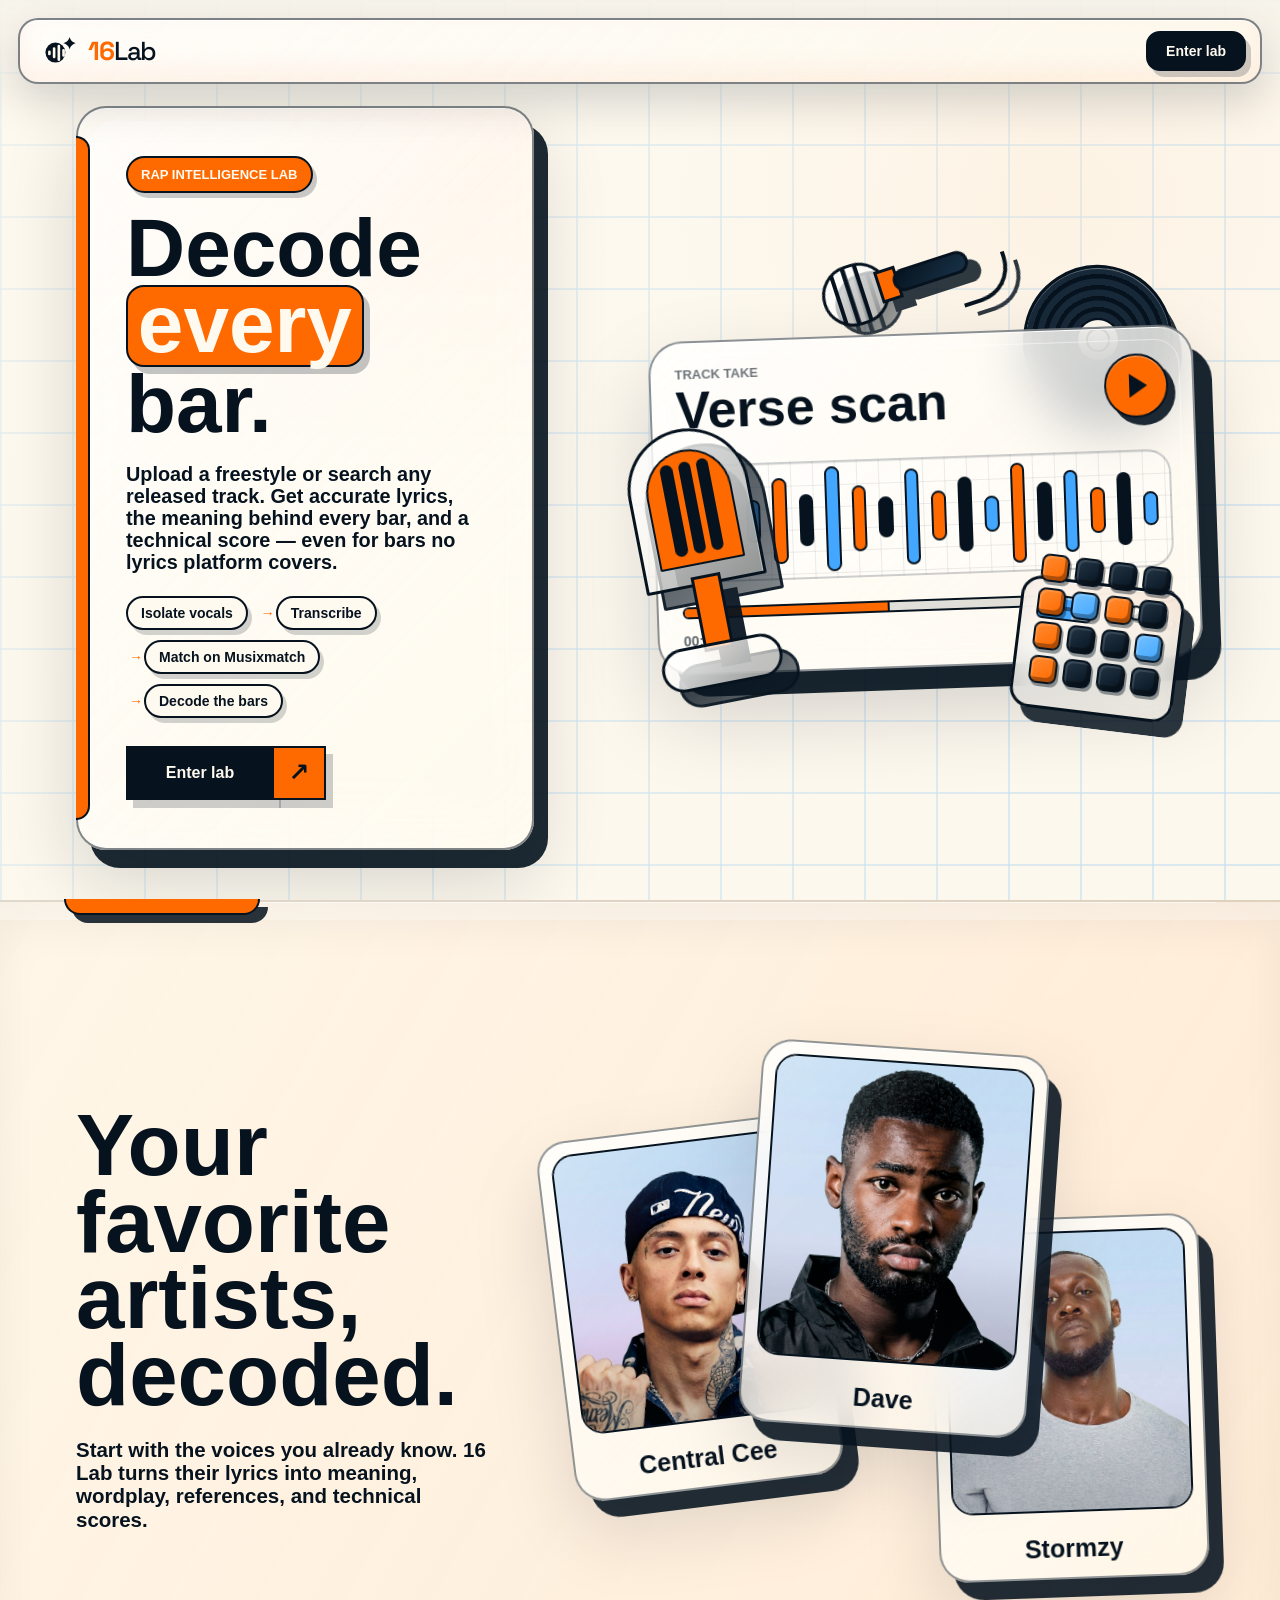
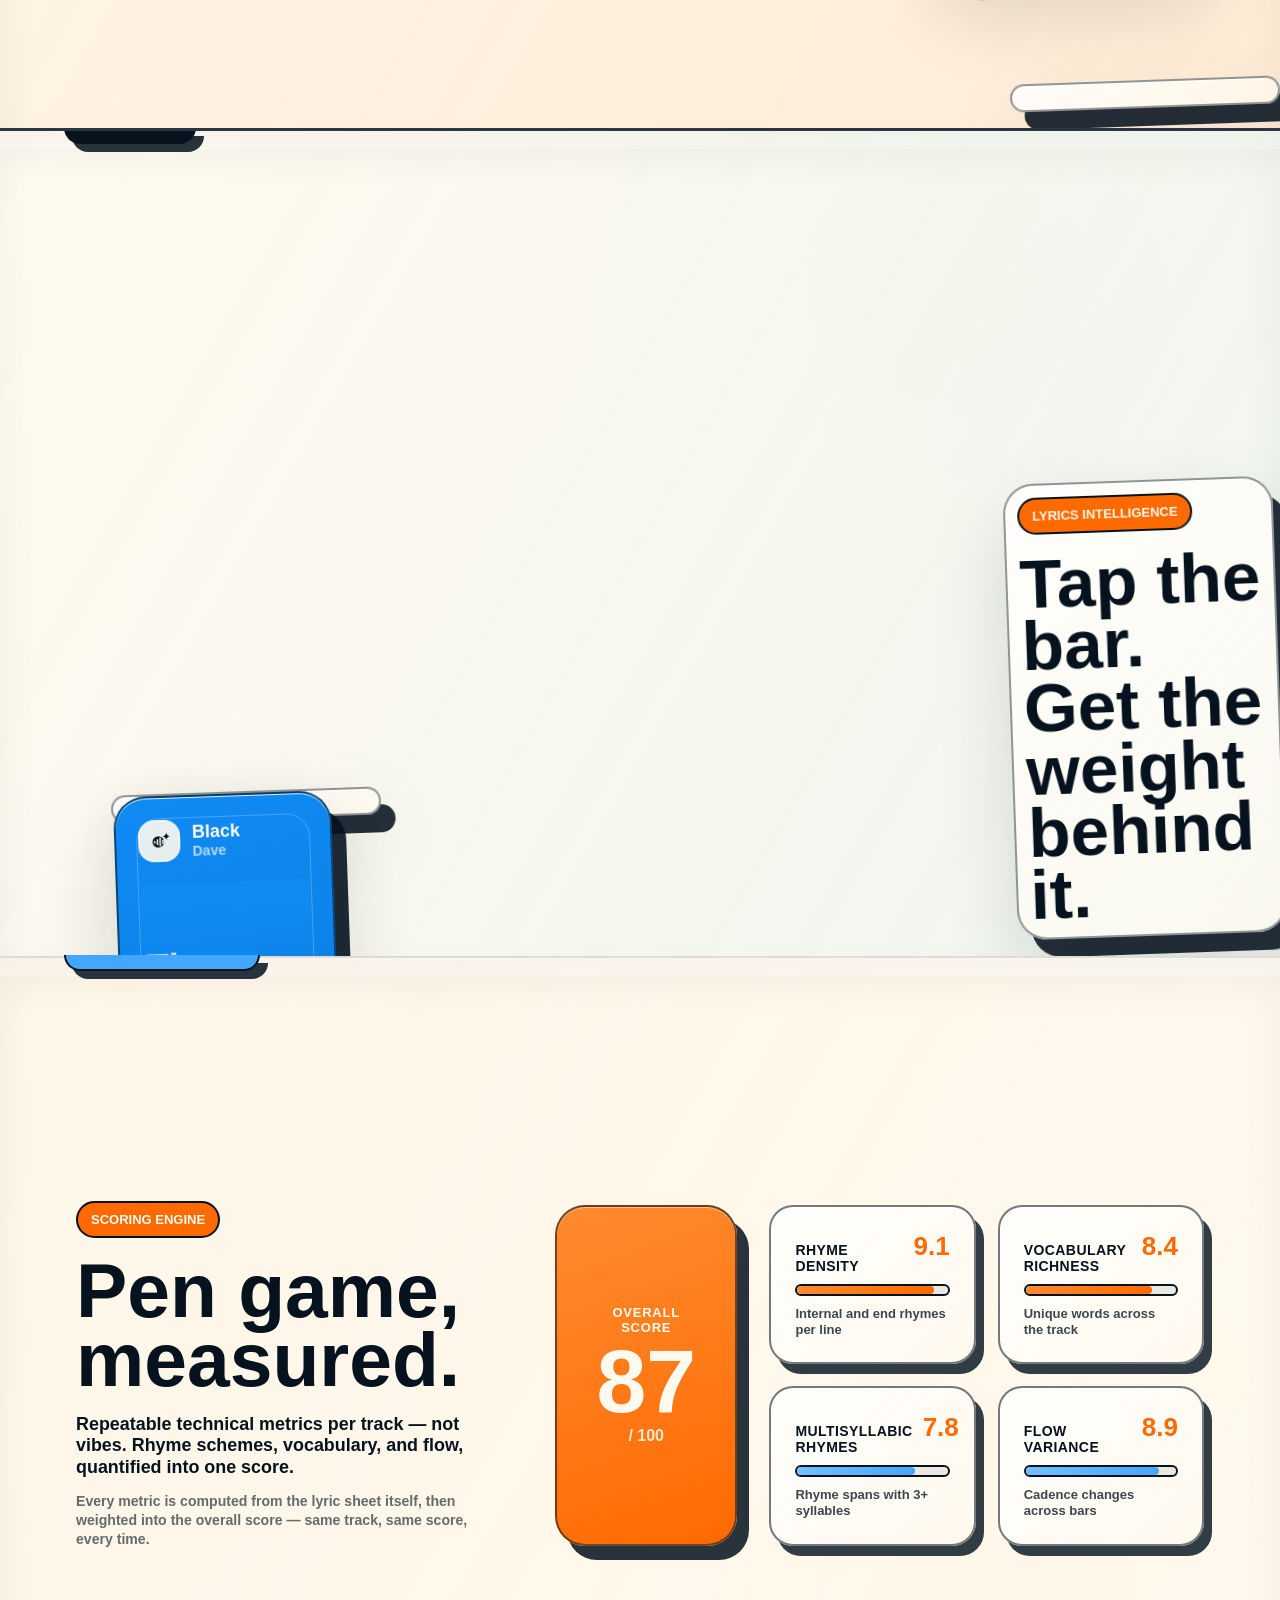
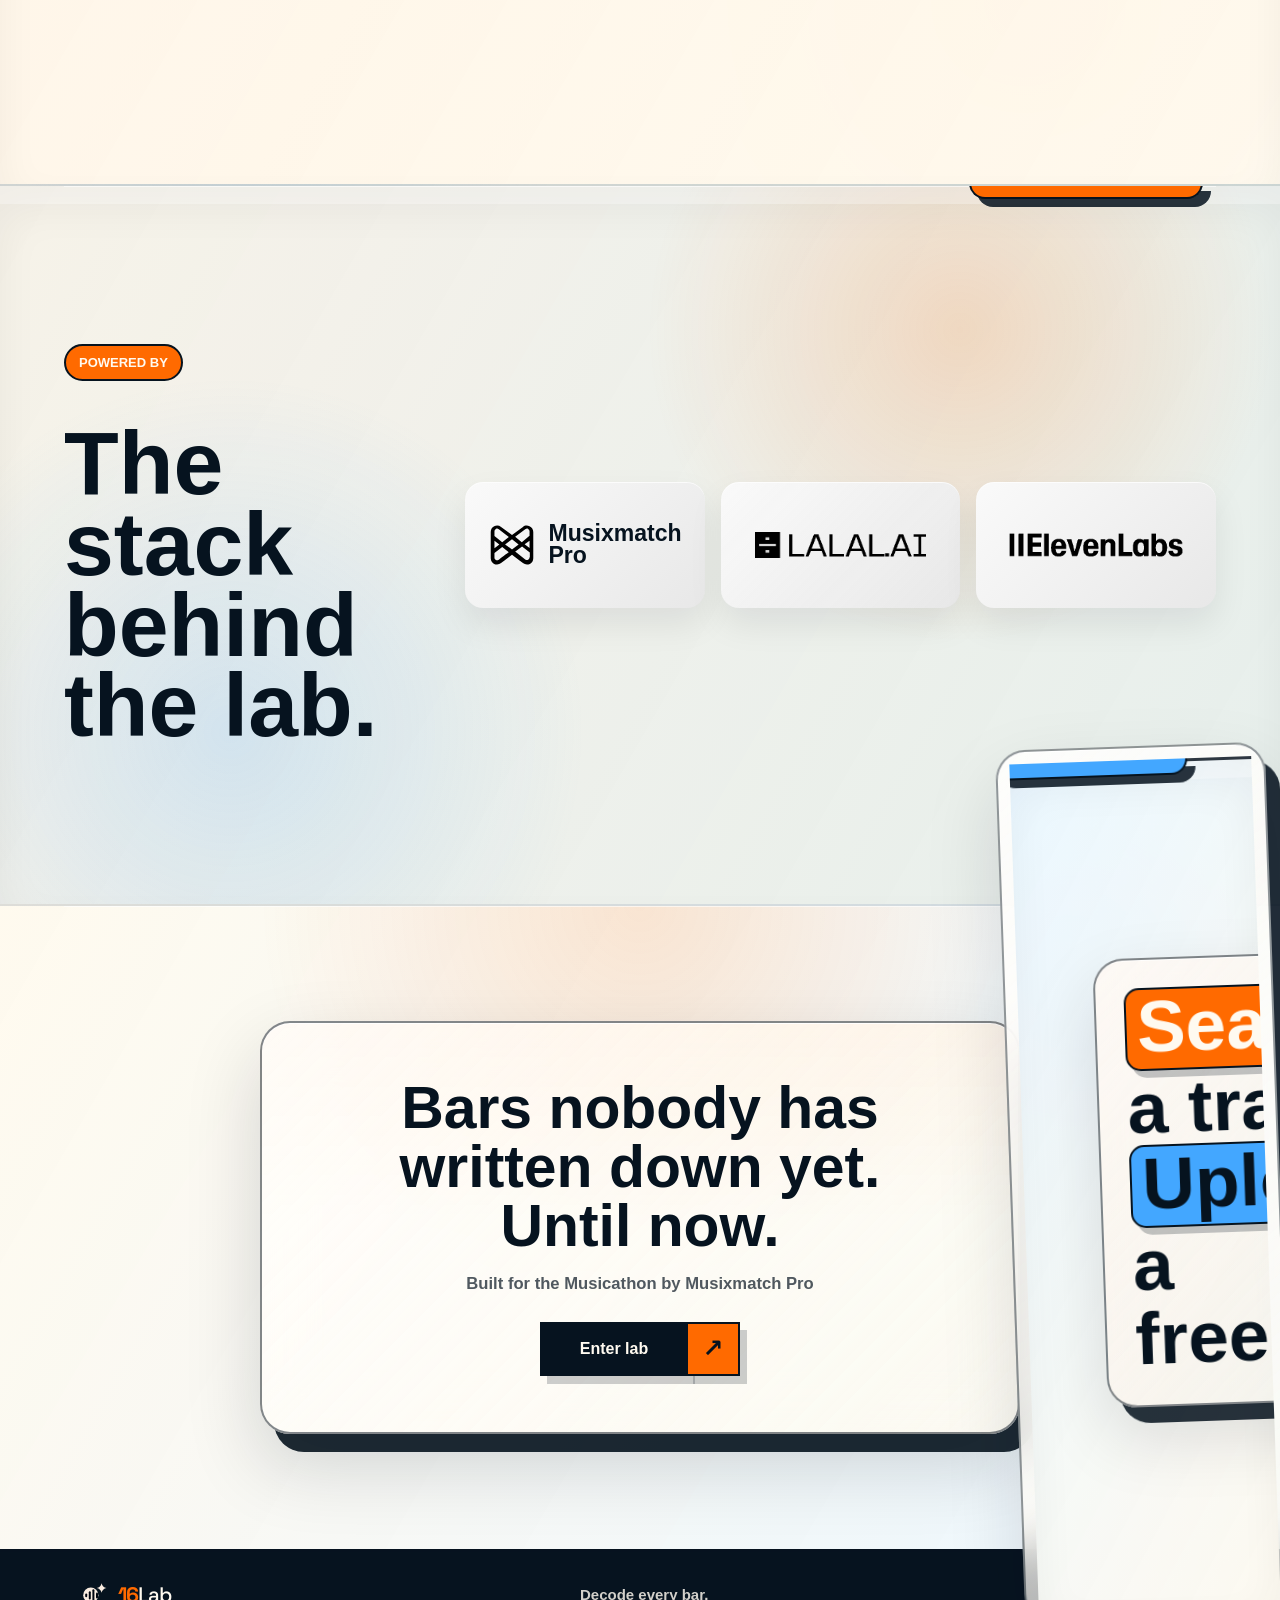
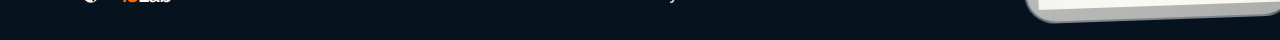
==== commit 844bd414: "feat(scores+share): catalog-search AI compare, simpler leaderboard, real shareable cards; fixes + CS" ====
--- a/index.html
+++ b/index.html
@@ -21,7 +21,7 @@
       href="https://fonts.googleapis.com/css2?family=Space+Grotesk:wght@500;700&display=swap"
       rel="stylesheet"
     />
-    <link rel="stylesheet" href="./styles.css" />
+    <link rel="stylesheet" href="./styles.css?v=202606171547" />
   </head>
   <body>
     <main class="site-shell">
--- a/styles.css
+++ b/styles.css
@@ -17,11 +17,16 @@
 html {
   min-height: 100%;
   background: var(--paper);
+  overflow-x: hidden;
 }
 
 body {
   min-height: 100vh;
   margin: 0;
+  /* Page-level guard: a single oversized preview card can never create a
+     sideways-scrolling page (see .hero / .upload-flow-section / .lyrics-demo). */
+  overflow-x: hidden;
+  max-width: 100%;
   color: var(--ink);
   font-family:
     "Helvetica Neue", Arial, ui-sans-serif, system-ui, -apple-system, BlinkMacSystemFont, "Segoe UI",
@@ -140,10 +145,13 @@
 .hero {
   min-height: 100vh;
   display: grid;
-  grid-template-columns: minmax(360px, 0.85fr) minmax(520px, 1.15fr);
+  /* min(0) on the visual column so the grid never demands more than the
+     viewport (the floating .audio-card is absolute + capped on its own). */
+  grid-template-columns: minmax(360px, 0.85fr) minmax(0, 1.15fr);
   gap: clamp(24px, 4vw, 64px);
   align-items: center;
   padding: 98px clamp(24px, 6vw, 76px) 42px;
+  overflow-x: clip;
 }
 
 .hero-copy {
@@ -248,6 +256,7 @@
 
 .hero-art {
   position: relative;
+  min-width: 0;
   min-height: min(650px, calc(100vh - 150px));
   display: grid;
   place-items: center;
@@ -887,11 +896,12 @@
 .upload-flow-section {
   position: relative;
   display: grid;
-  grid-template-columns: minmax(340px, 0.72fr) minmax(560px, 1.28fr);
+  grid-template-columns: minmax(340px, 0.72fr) minmax(0, 1.28fr);
   gap: clamp(30px, 5vw, 72px);
   align-items: center;
   min-height: 94vh;
   padding: 88px clamp(24px, 6vw, 76px) 92px;
+  overflow-x: clip;
   background:
     linear-gradient(120deg, rgba(255, 106, 0, 0.1), transparent 36% 68%, rgba(67, 167, 255, 0.1)),
     rgba(255, 250, 239, 0.18);
@@ -946,8 +956,9 @@
 
 .input-lab {
   position: relative;
+  min-width: 0;
   display: grid;
-  grid-template-columns: minmax(320px, 1fr) minmax(260px, 0.72fr);
+  grid-template-columns: minmax(0, 1fr) minmax(0, 0.72fr);
   gap: 20px;
   align-items: stretch;
 }
@@ -1672,7 +1683,10 @@
 .lyrics-demo {
   min-height: 92vh;
   display: grid;
-  grid-template-columns: minmax(250px, 0.52fr) minmax(680px, 1.48fr);
+  /* was minmax(680px, …): that hard floor squeezed the heading column and
+     forced the grid wider than the frame. The demo cards are absolute + capped,
+     so the column can flex down freely. */
+  grid-template-columns: minmax(250px, 0.52fr) minmax(0, 1.48fr);
   gap: clamp(24px, 3.2vw, 54px);
   align-items: center;
   padding: clamp(62px, 6.5vw, 92px) clamp(20px, 4vw, 56px);
@@ -1706,6 +1720,7 @@
 
 .bar-lab {
   position: relative;
+  min-width: 0;
   min-height: 590px;
   transform: translateX(34px);
 }
@@ -2251,7 +2266,7 @@
   position: relative;
   min-height: 720px;
   display: grid;
-  grid-template-columns: minmax(300px, 0.62fr) minmax(600px, 1.38fr);
+  grid-template-columns: minmax(300px, 0.62fr) minmax(0, 1.38fr);
   gap: clamp(32px, 5vw, 74px);
   align-items: center;
   padding: clamp(72px, 9vw, 132px) clamp(22px, 5vw, 82px);
@@ -2283,6 +2298,7 @@
 .powered-float {
   position: relative;
   z-index: 2;
+  min-width: 0;
   display: grid;
   grid-template-columns: repeat(3, minmax(0, 1fr));
   gap: 16px;
@@ -2469,7 +2485,7 @@
   }
 }
 
-@media (max-width: 980px) {
+@media (max-width: 1080px) {
   .powered-section {
     grid-template-columns: 1fr;
     min-height: auto;
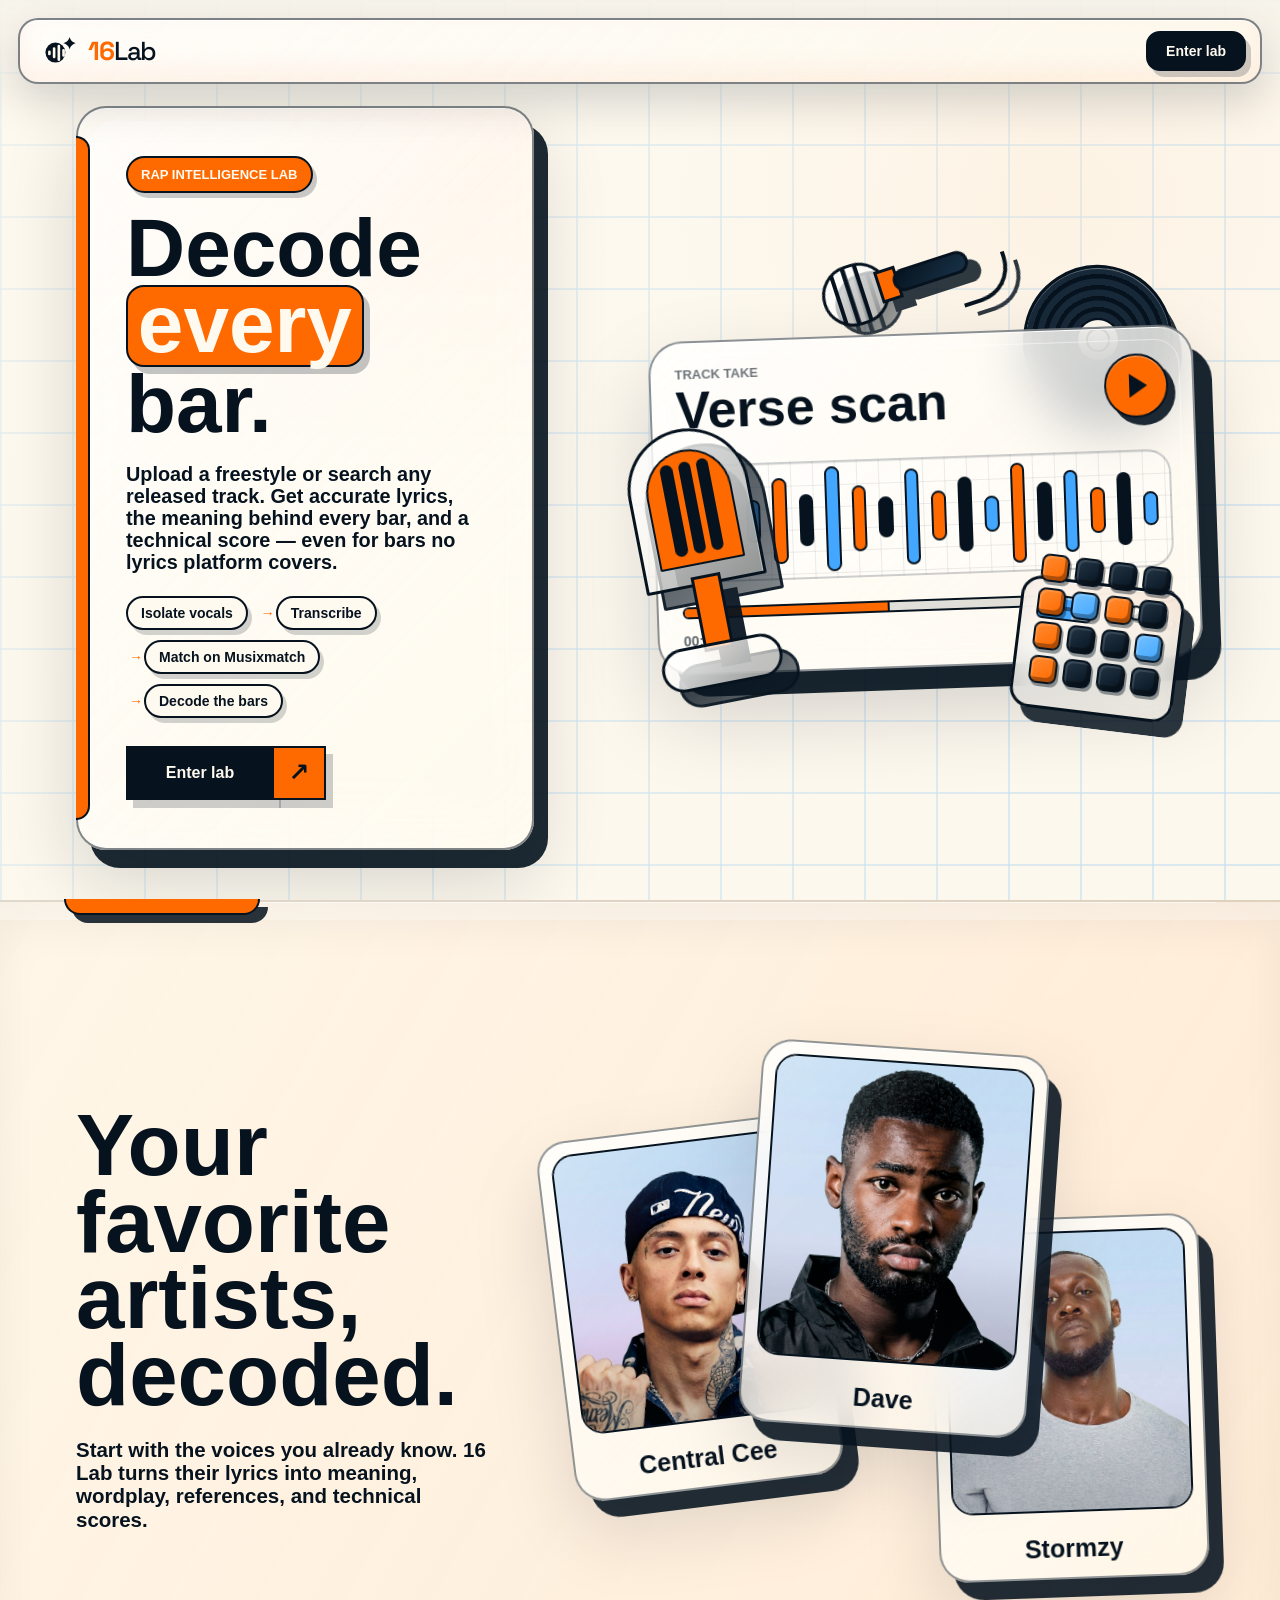
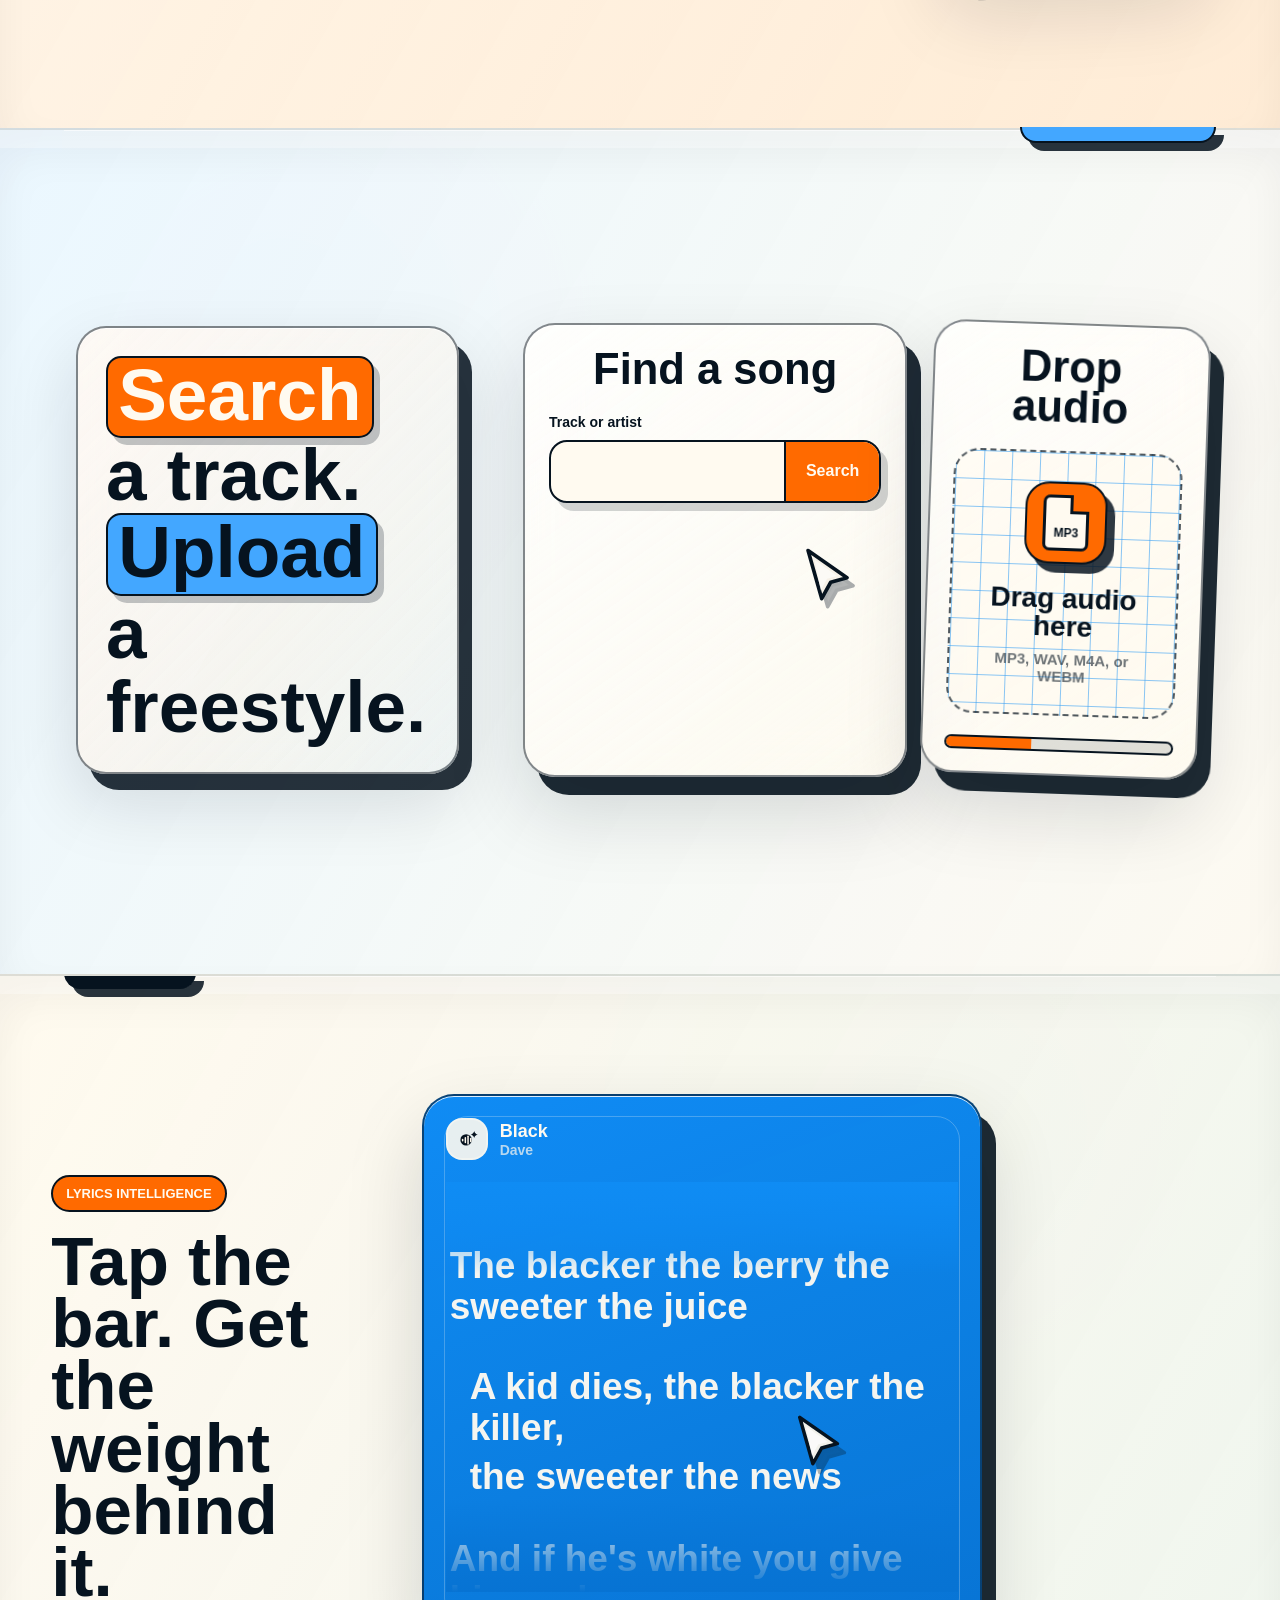
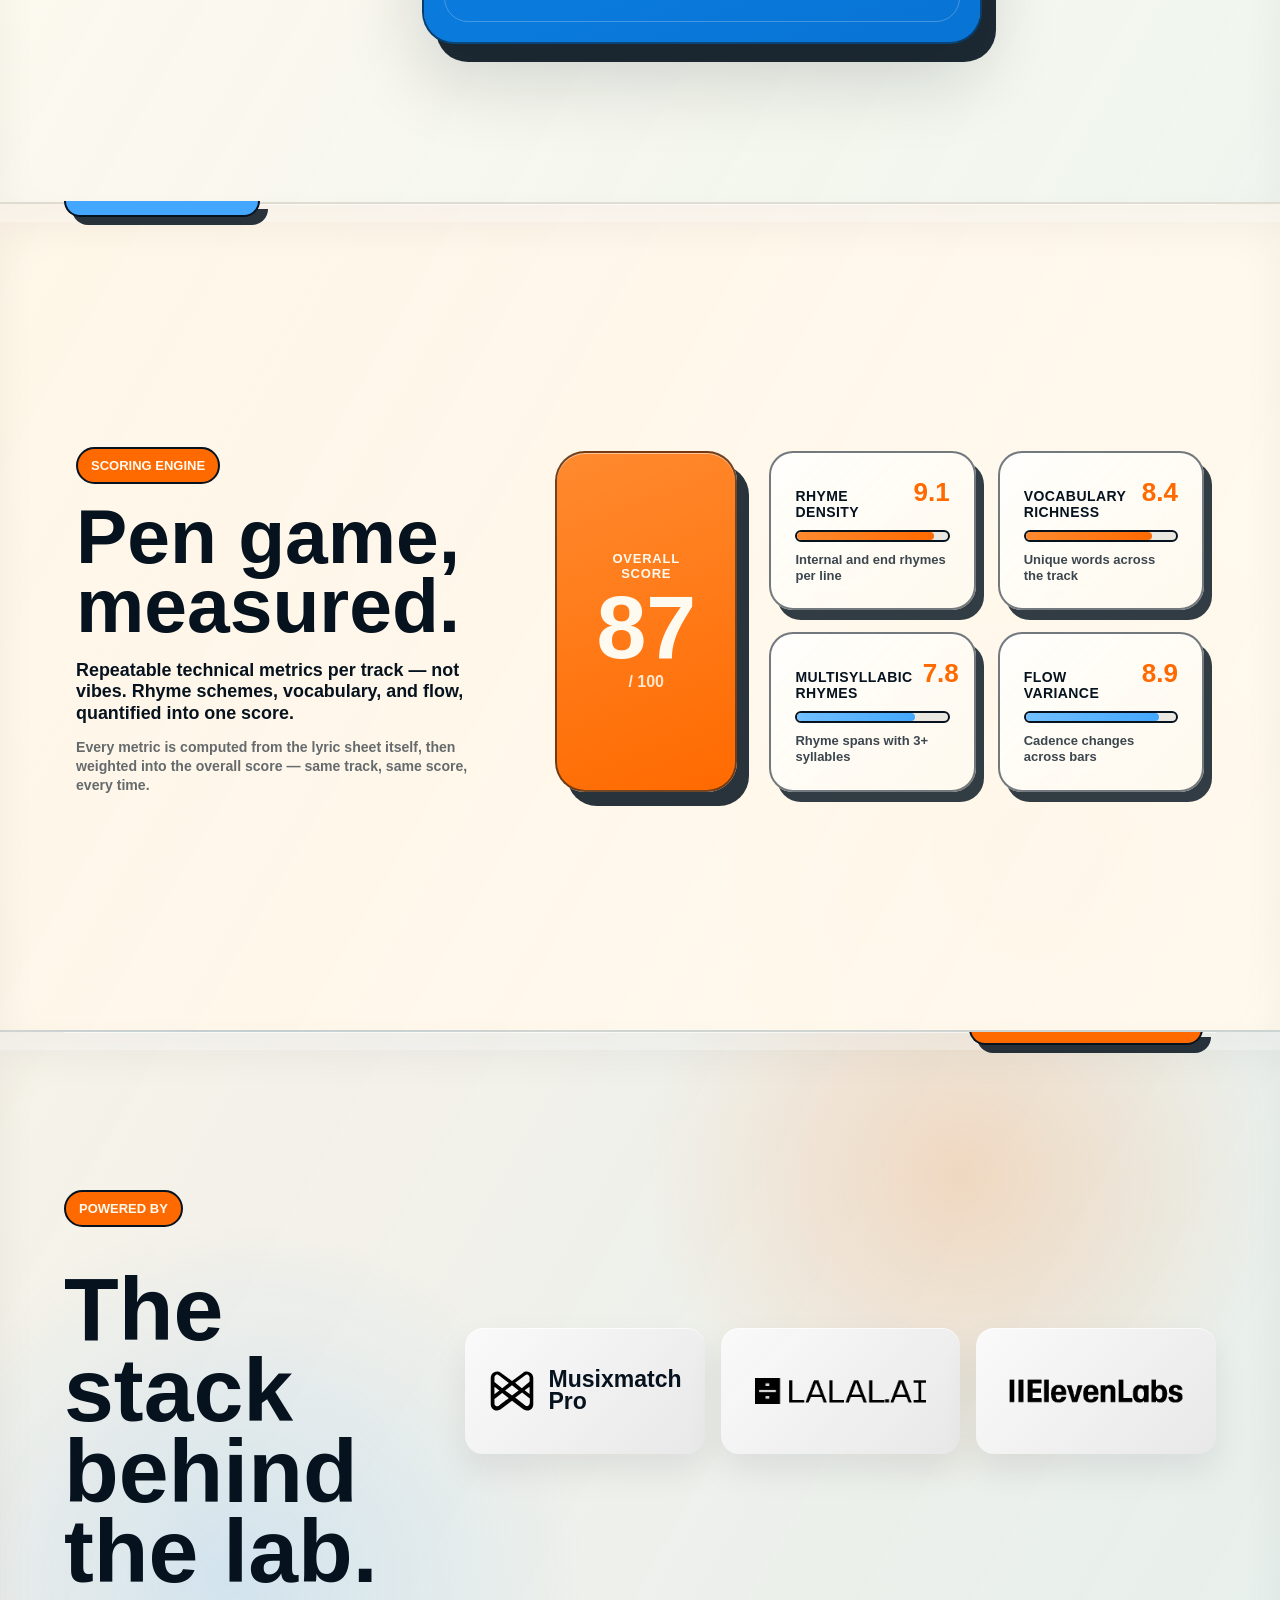
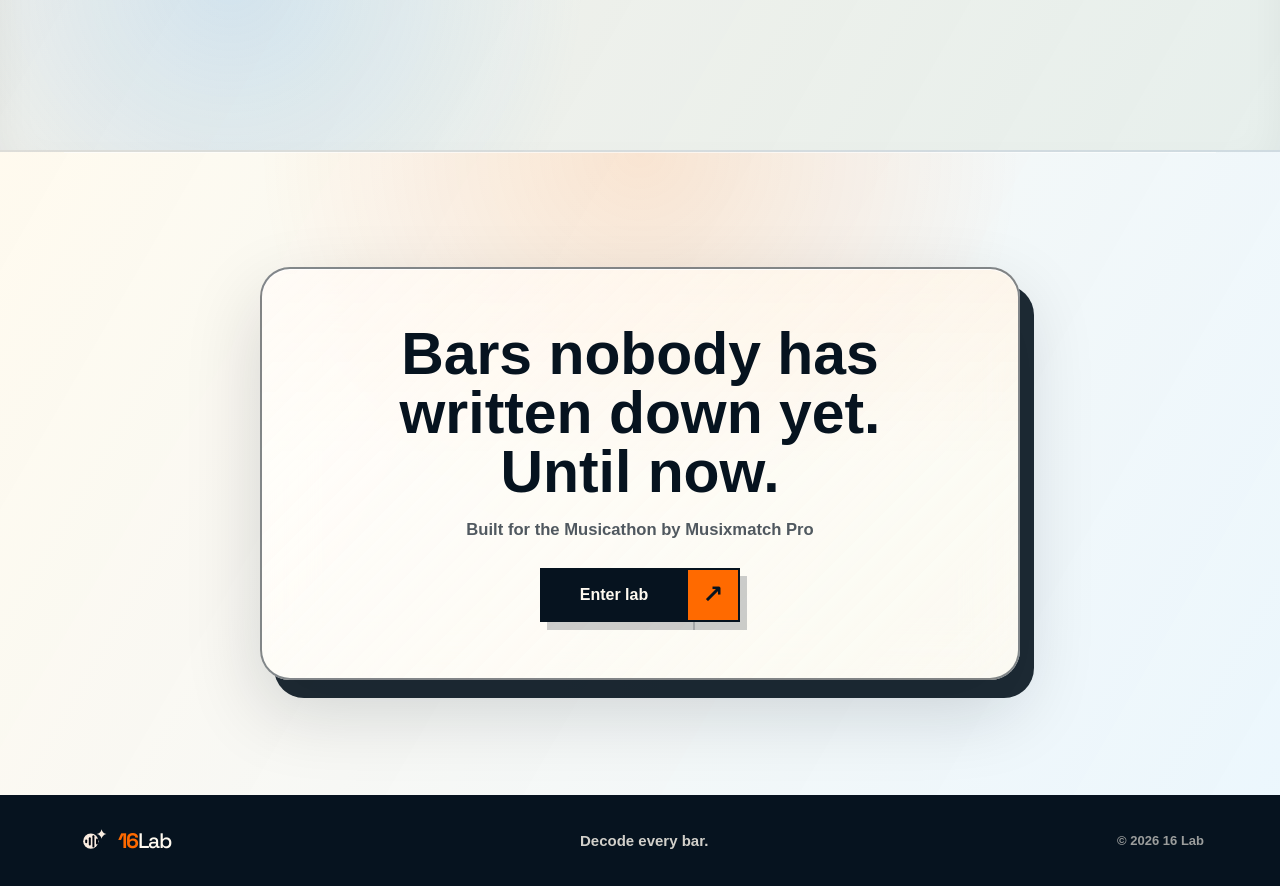
==== commit 4dab81de: "Fix landing: close the Stormzy artist-frame <a> (was </article>) The frame-stormzy anchor in .artist" ====
--- a/index.html
+++ b/index.html
@@ -173,7 +173,7 @@
             <div class="artist-meta">
               <strong>Stormzy</strong>
             </div>
-          </article>
+          </a>
         </div>
       </section>
 
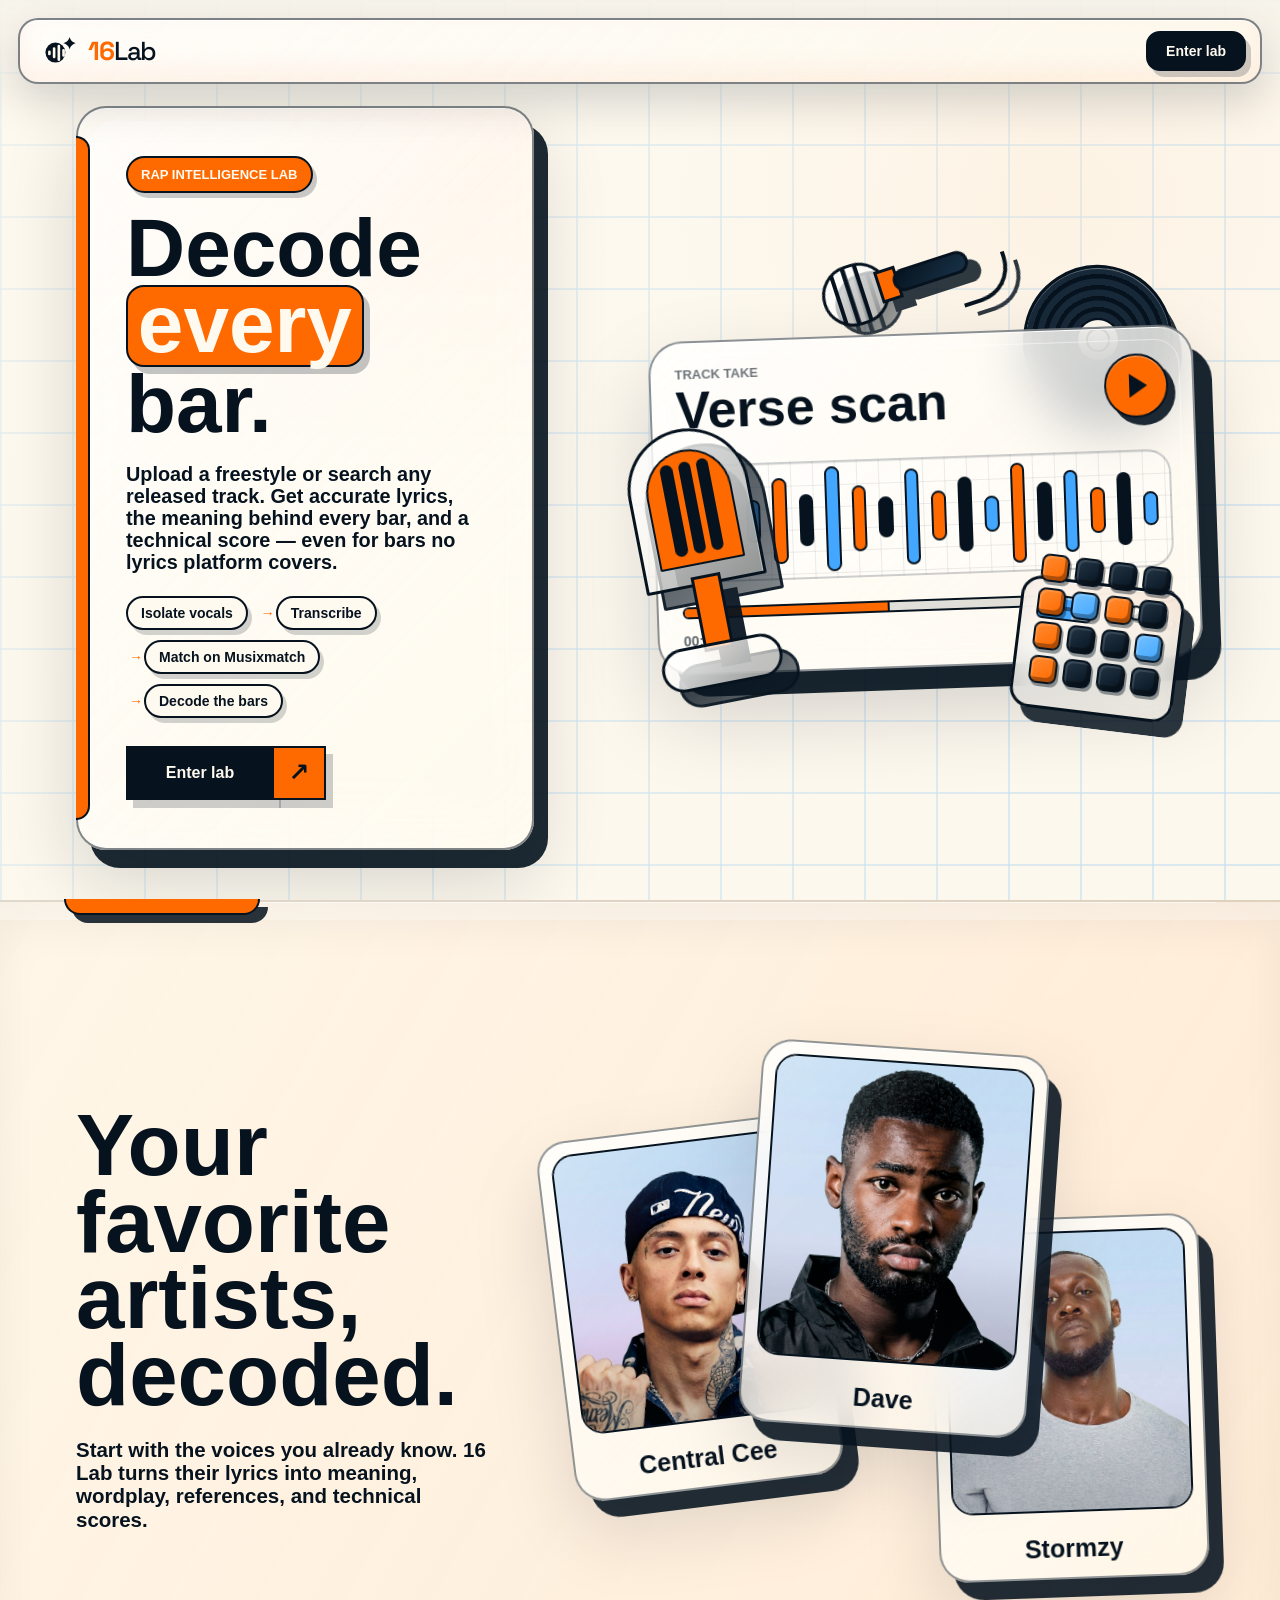
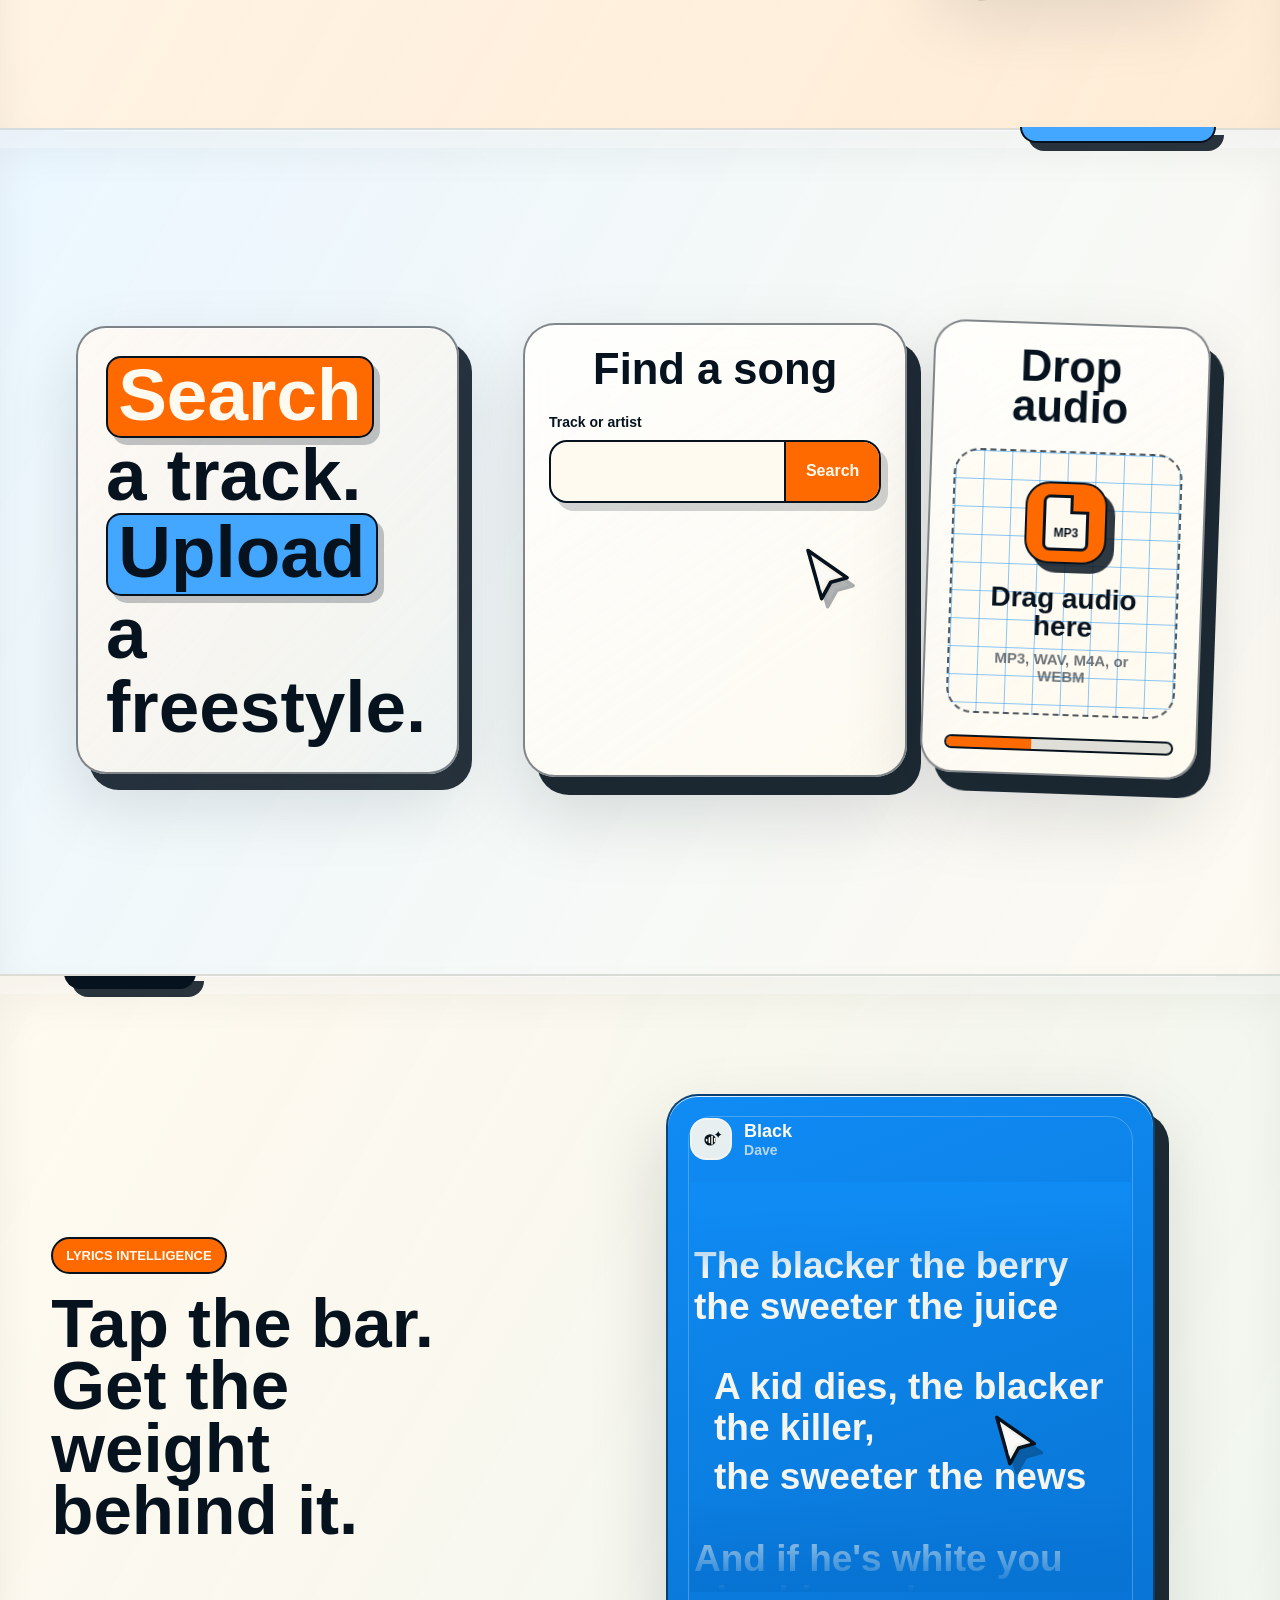
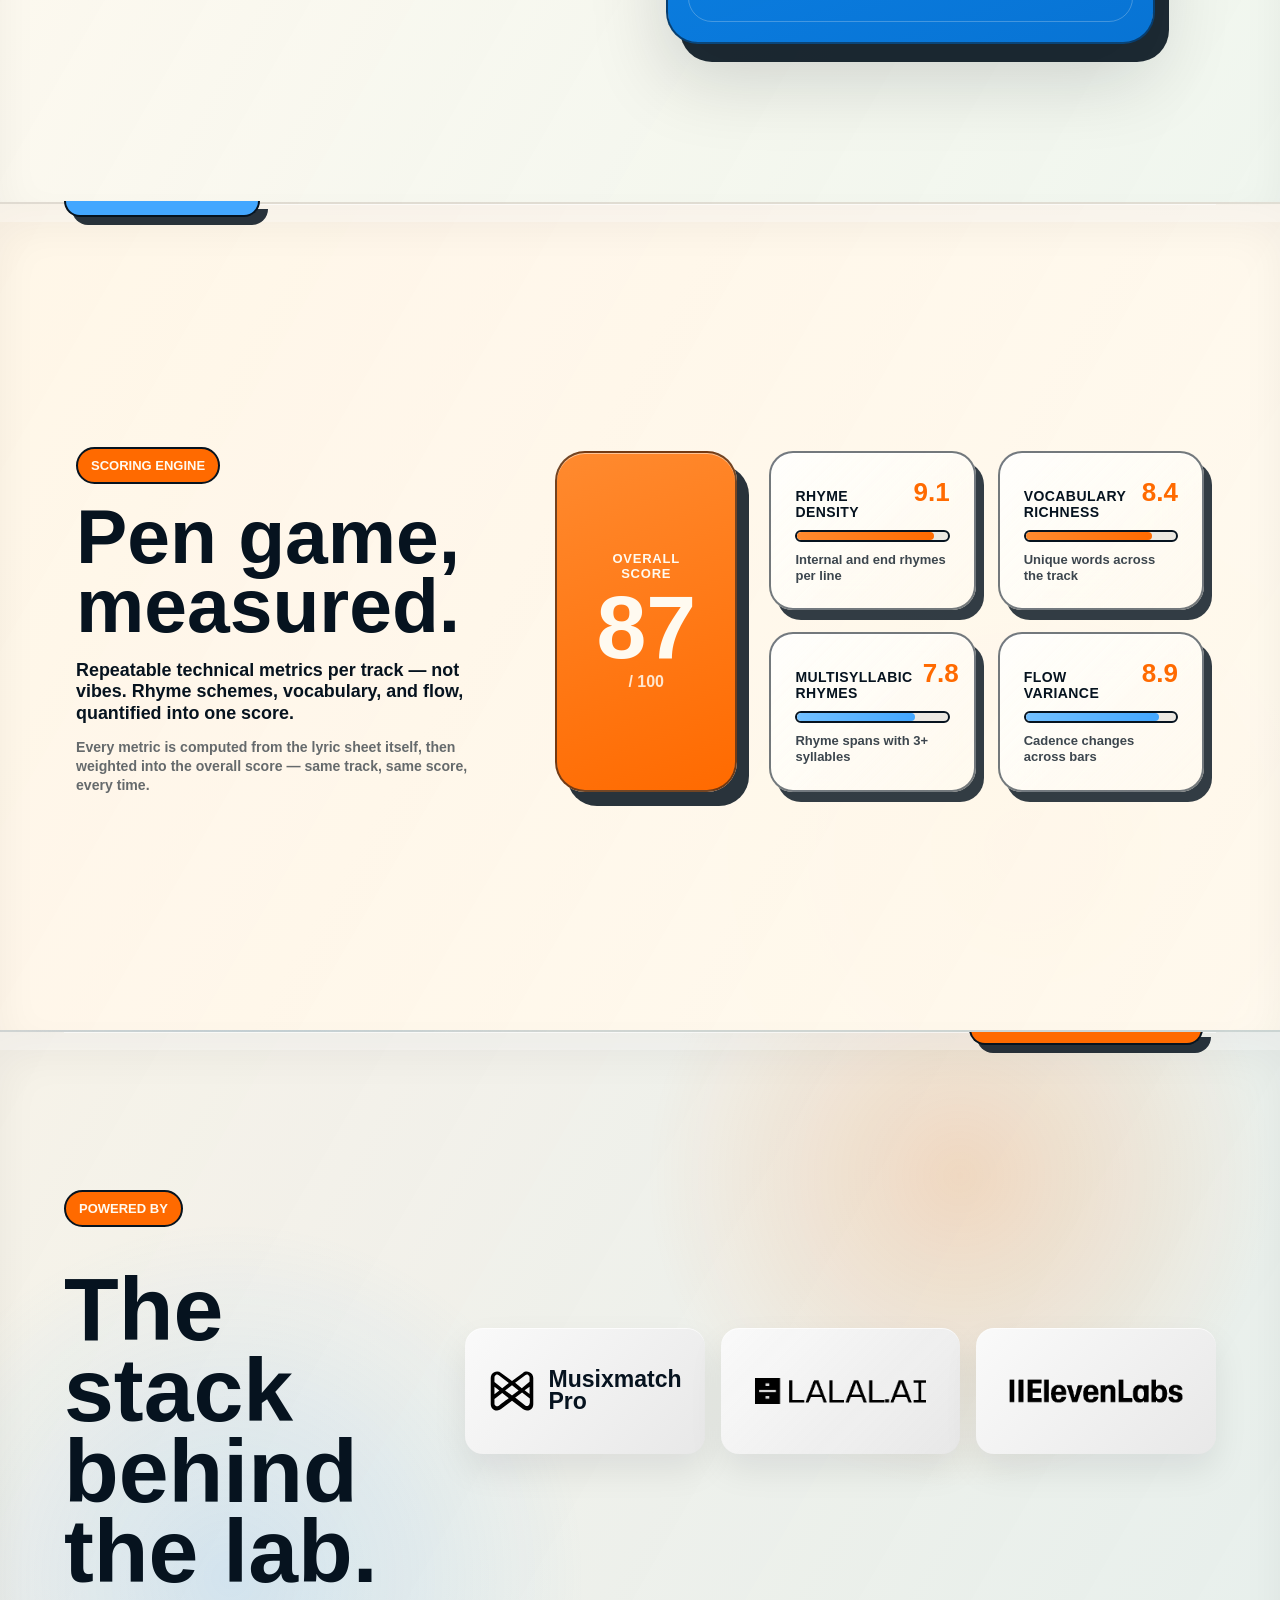
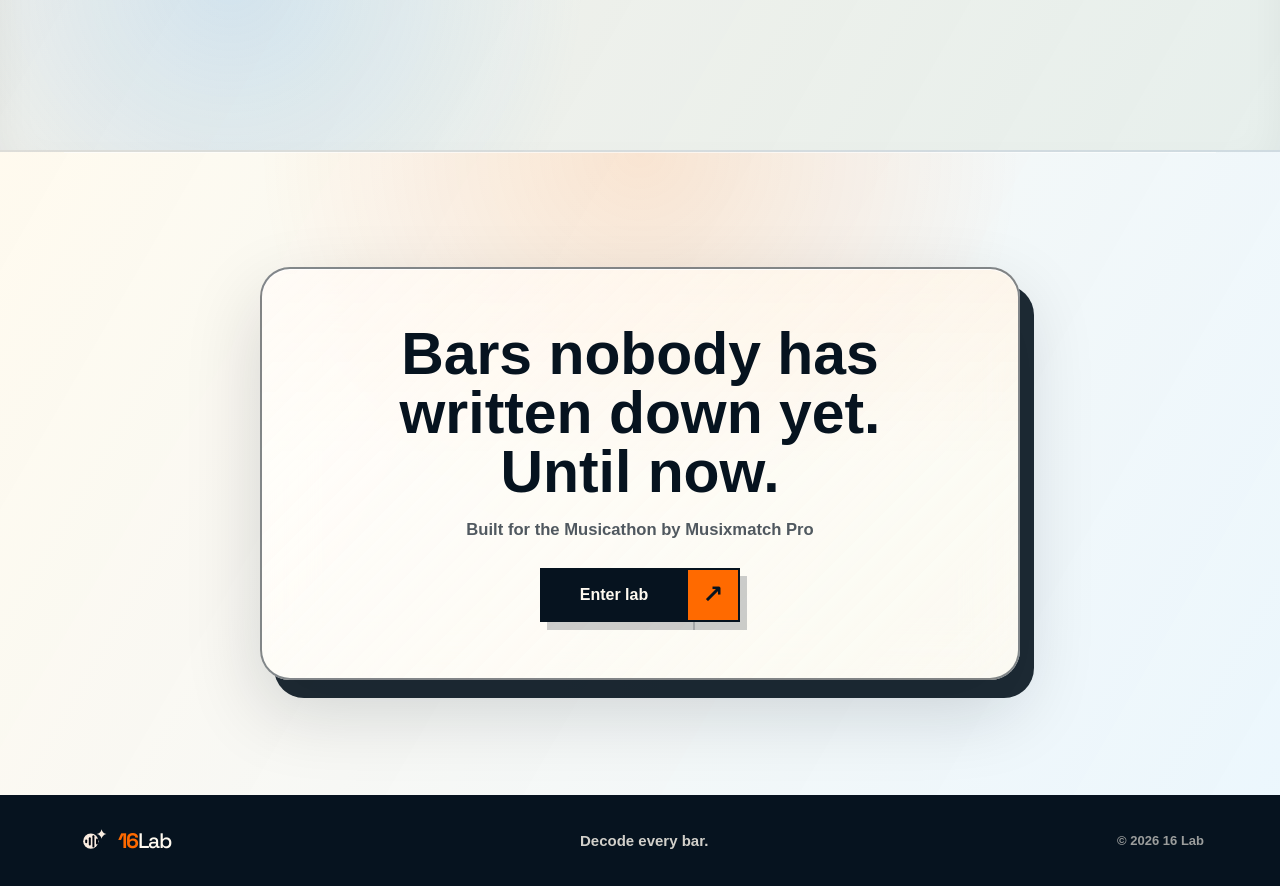
==== commit 48a59195: "fix(landing): restore .upload-flow-section ratio so the demo cursor clicks land The cosmetic 0.92fr/" ====
--- a/index.html
+++ b/index.html
@@ -21,7 +21,7 @@
       href="https://fonts.googleapis.com/css2?family=Space+Grotesk:wght@500;700&display=swap"
       rel="stylesheet"
     />
-    <link rel="stylesheet" href="./styles.css?v=202606171547" />
+    <link rel="stylesheet" href="./styles.css?v=202606181111" />
   </head>
   <body>
     <main class="site-shell">
--- a/styles.css
+++ b/styles.css
@@ -748,7 +748,11 @@
 .artists-section {
   position: relative;
   display: grid;
-  grid-template-columns: minmax(320px, 0.78fr) minmax(520px, 1.22fr);
+  /* The 520px floor on the visual column forced the grid wider than the frame
+     between ~920px and ~1200px, pushing the artist frames off-screen right
+     (section is overflow:hidden). Frames are absolute + capped, so col2 can
+     flex down freely — same fix as .lyrics-demo. */
+  grid-template-columns: minmax(280px, 0.78fr) minmax(0, 1.22fr);
   gap: clamp(28px, 5vw, 72px);
   align-items: center;
   min-height: 92vh;
@@ -896,6 +900,8 @@
 .upload-flow-section {
   position: relative;
   display: grid;
+  /* Keep this ratio fixed: .demo-cursor click path uses px offsets
+     calibrated to this panel width — changing it desyncs the clicks. */
   grid-template-columns: minmax(340px, 0.72fr) minmax(0, 1.28fr);
   gap: clamp(30px, 5vw, 72px);
   align-items: center;
@@ -1683,10 +1689,12 @@
 .lyrics-demo {
   min-height: 92vh;
   display: grid;
-  /* was minmax(680px, …): that hard floor squeezed the heading column and
-     forced the grid wider than the frame. The demo cards are absolute + capped,
-     so the column can flex down freely. */
-  grid-template-columns: minmax(250px, 0.52fr) minmax(0, 1.48fr);
+  /* The 0.52fr heading column was far too thin for a clamp(…,76px) h2, so
+     "Tap the bar…" wrapped one word per line while the 1.48fr column sat mostly
+     empty around the absolute, width-capped demo cards. Rebalance toward the
+     ratio the (working) .artists-section uses so the heading has room and the
+     visual column isn't a giant void. */
+  grid-template-columns: minmax(360px, 0.95fr) minmax(0, 1.05fr);
   gap: clamp(24px, 3.2vw, 54px);
   align-items: center;
   padding: clamp(62px, 6.5vw, 92px) clamp(20px, 4vw, 56px);
@@ -2586,7 +2594,8 @@
 .scores-section {
   position: relative;
   display: grid;
-  grid-template-columns: minmax(320px, 0.78fr) minmax(520px, 1.22fr);
+  /* Same hard-floor overflow fix as .artists-section: col2 must shrink. */
+  grid-template-columns: minmax(280px, 0.78fr) minmax(0, 1.22fr);
   gap: clamp(28px, 5vw, 72px);
   align-items: center;
   min-height: 92vh;
@@ -2649,7 +2658,8 @@
 .score-board {
   position: relative;
   display: grid;
-  grid-template-columns: minmax(180px, 0.42fr) minmax(300px, 1fr);
+  /* col2 must shrink so the board never forces the grid past the frame. */
+  grid-template-columns: minmax(160px, 0.42fr) minmax(0, 1fr);
   gap: clamp(18px, 2.6vw, 32px);
   align-items: stretch;
 }
@@ -2773,6 +2783,12 @@
   }
 
   .score-board {
+    grid-template-columns: 1fr;
+  }
+
+  /* Stack the artist wall at the same breakpoint as its sibling sections so it
+     never runs a cramped two-column layout in the 920–1080px band. */
+  .artists-section {
     grid-template-columns: 1fr;
   }
 }
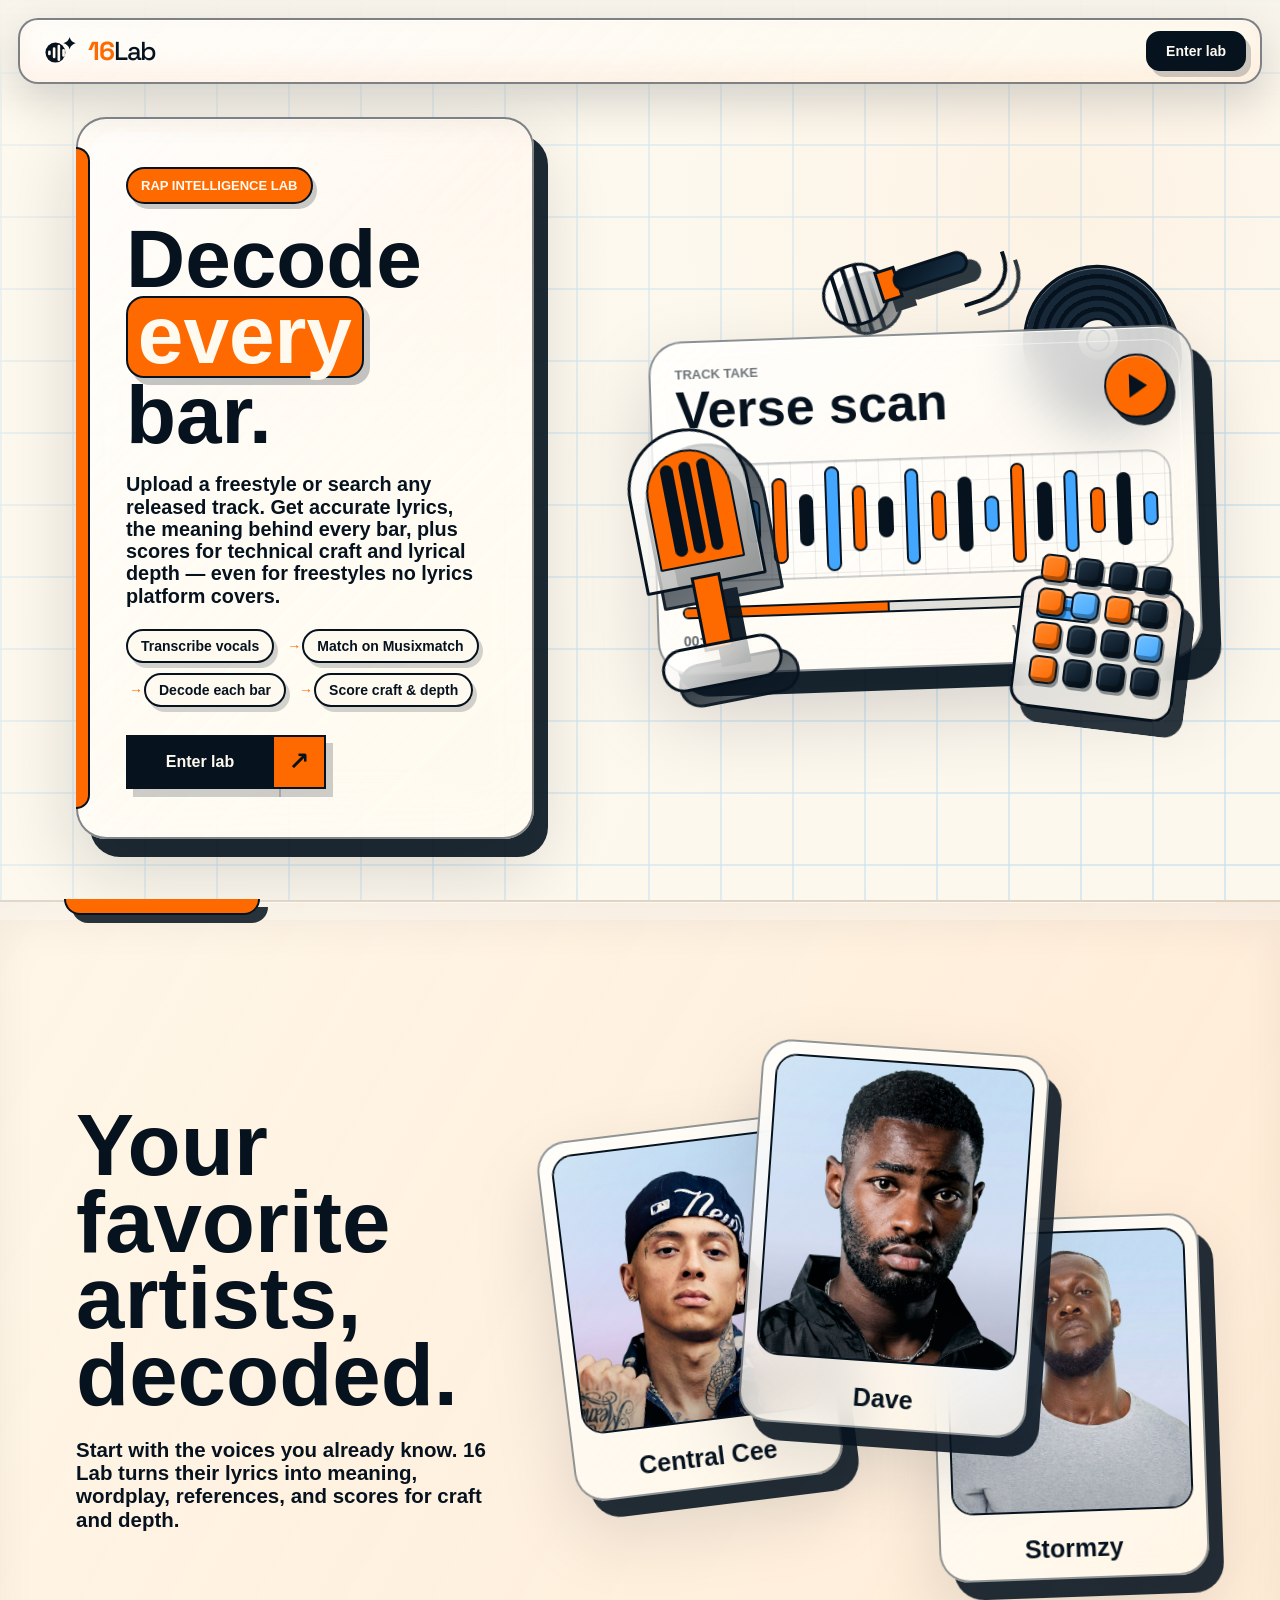
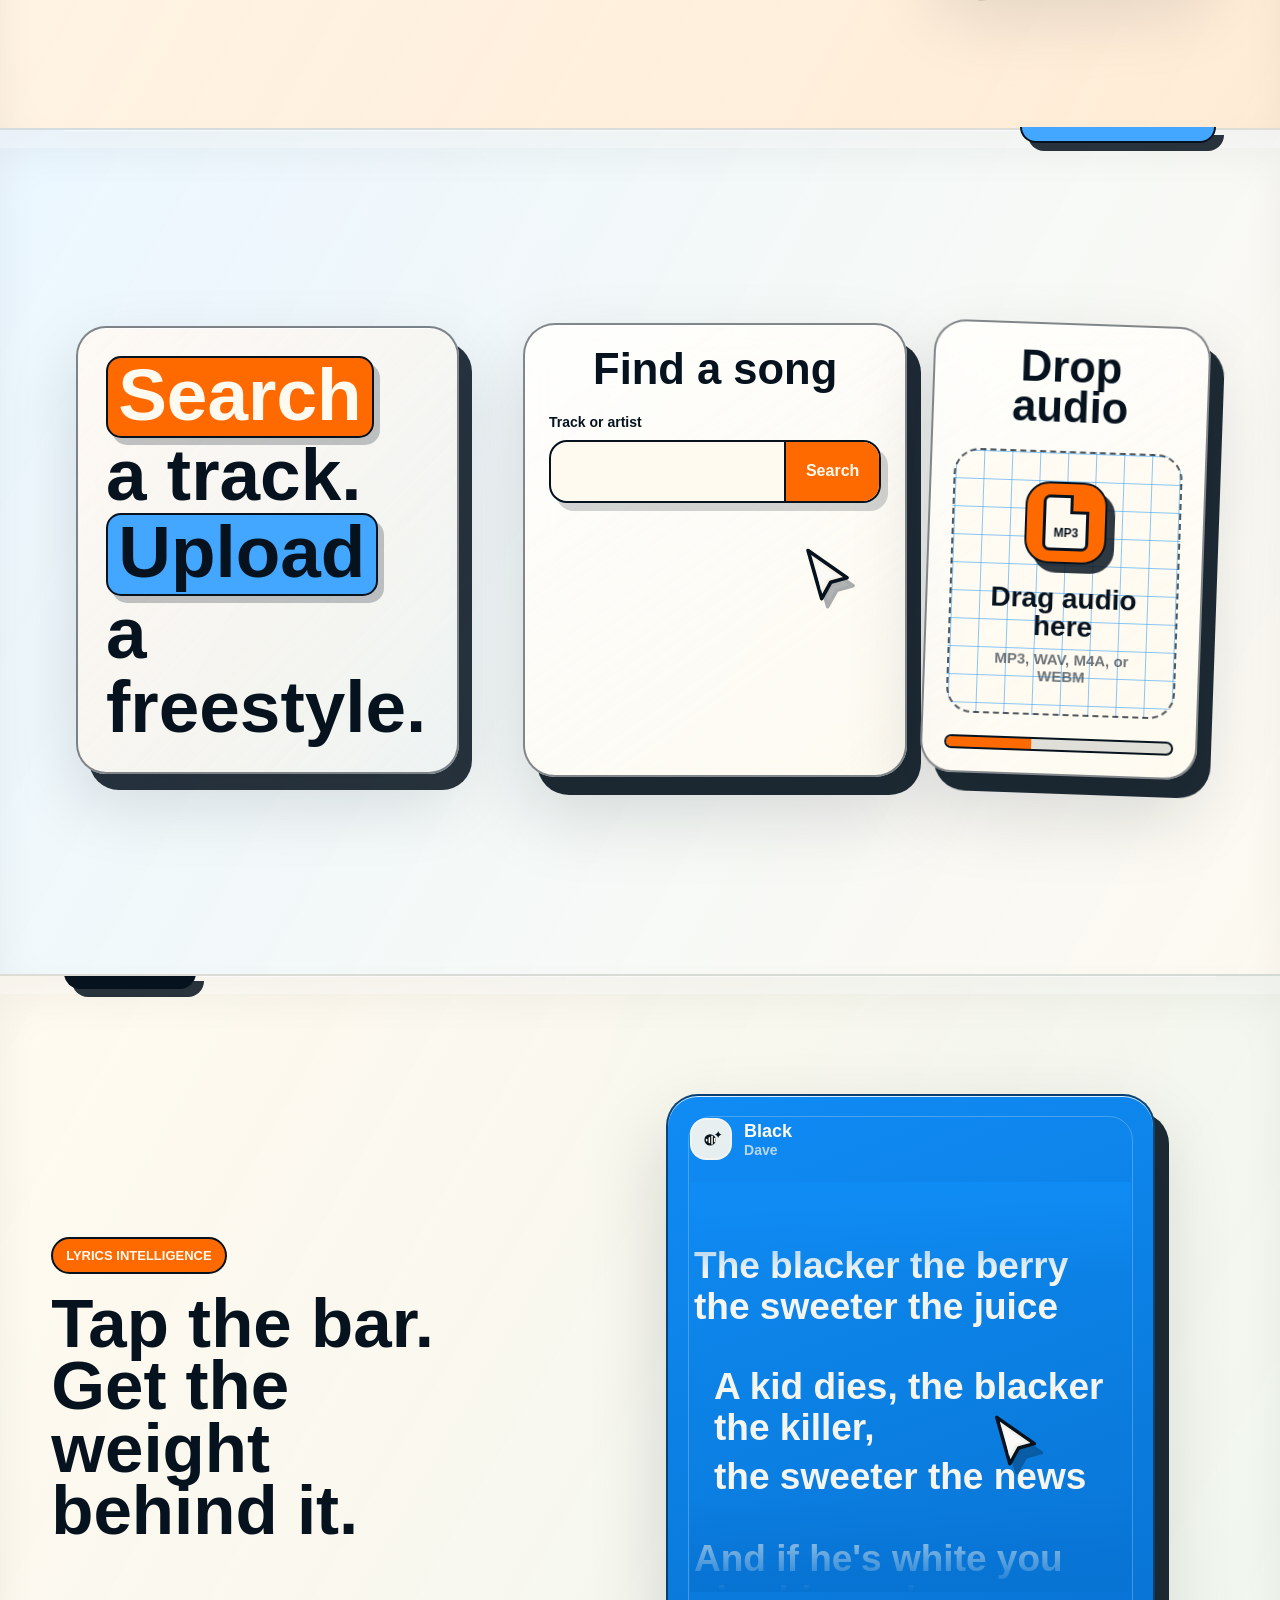
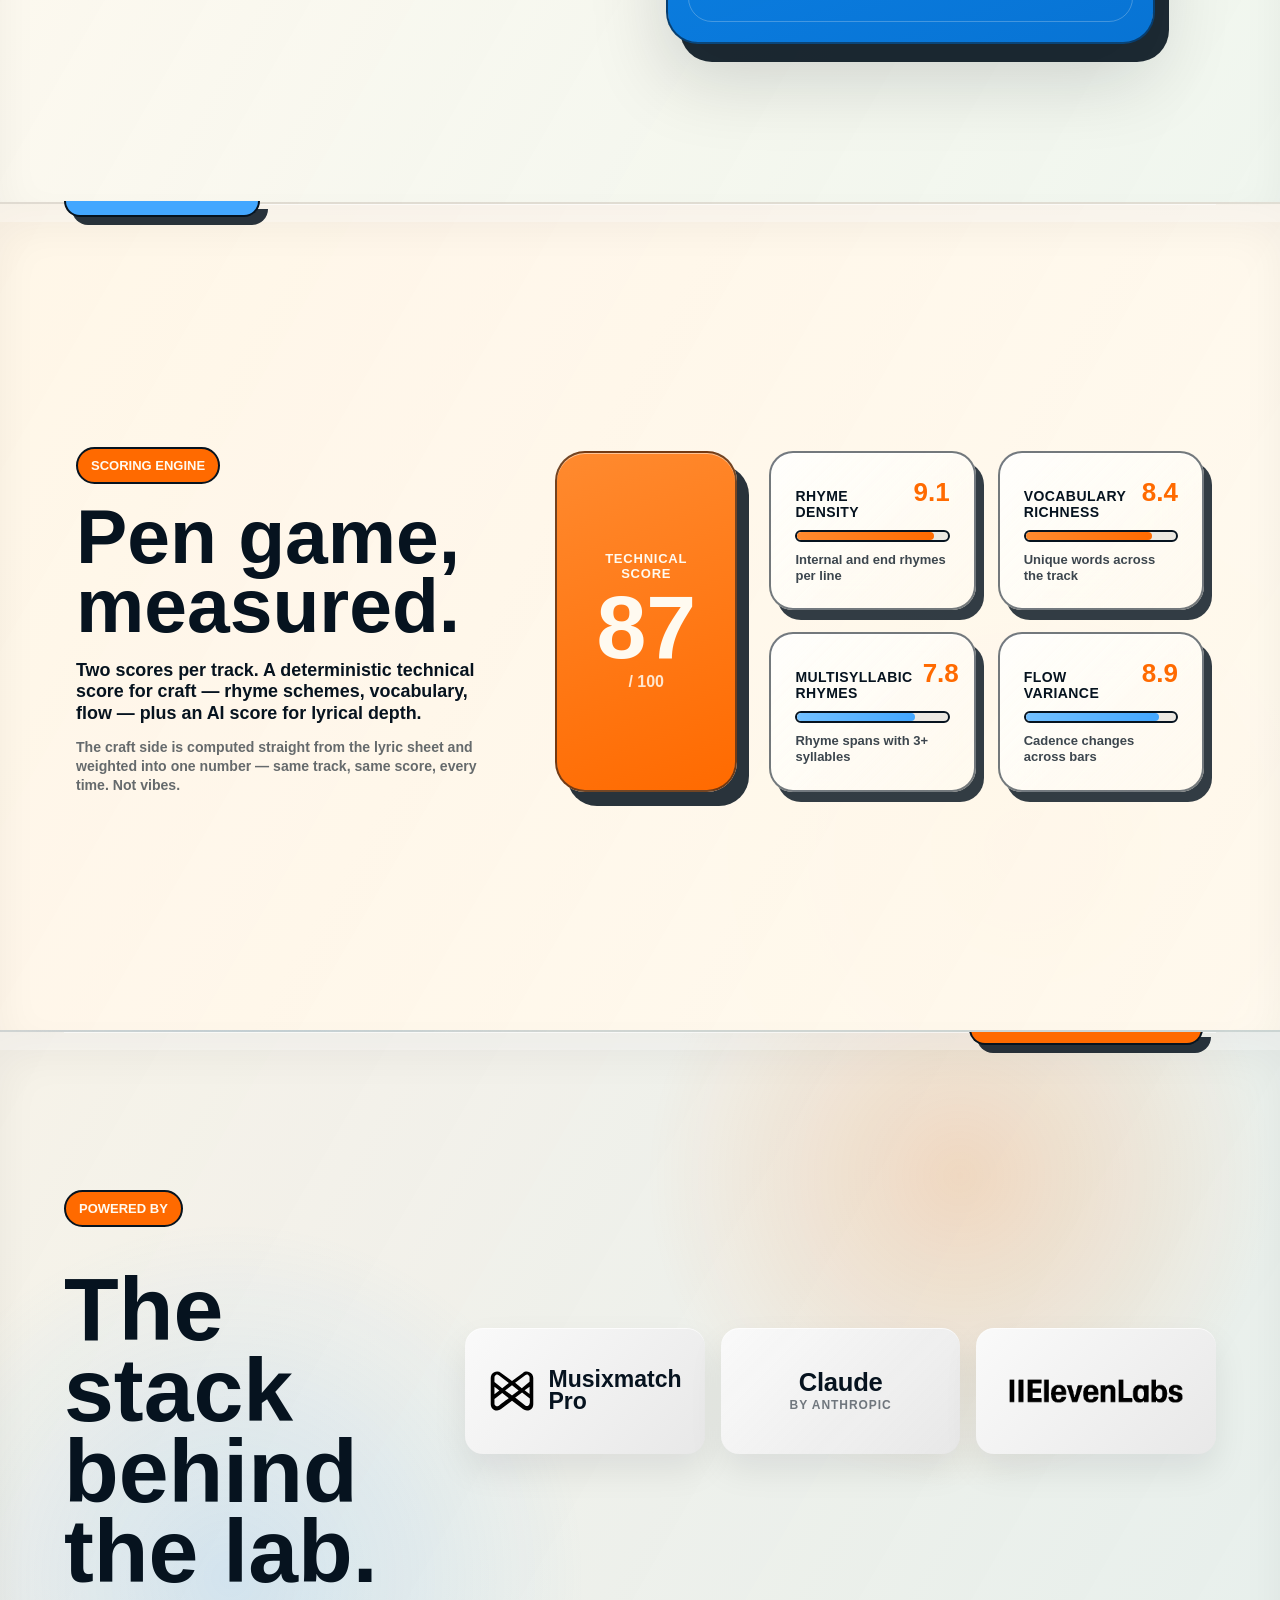
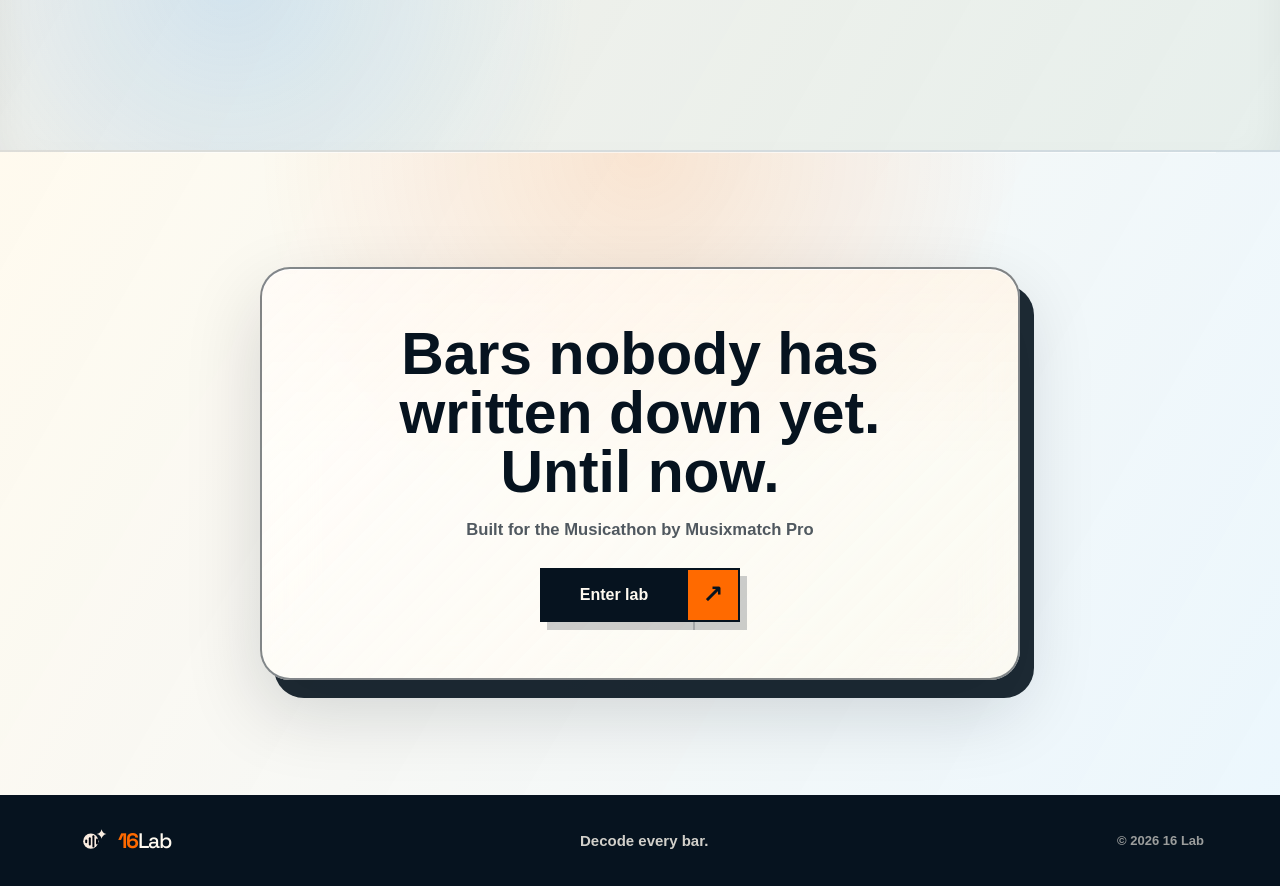
==== commit 8fdb8e04: "copy(landing): make claims true to the shipped product - Two scoring axes everywhere (technical craf" ====
--- a/index.html
+++ b/index.html
@@ -6,12 +6,12 @@
     <title>16 Lab - Decode every bar</title>
     <meta
       name="description"
-      content="16 Lab is a rap intelligence lab. Upload a freestyle or search any released track, get accurate lyrics, tap any bar for meaning and wordplay, and see technical scores."
+      content="16 Lab is a rap intelligence lab. Upload a freestyle or search any released track, get accurate lyrics, tap any bar for its meaning and wordplay, and see scores for craft and depth."
     />
     <meta property="og:title" content="16 Lab - Decode every bar" />
     <meta
       property="og:description"
-      content="Lyrics, meaning, wordplay, and technical scores for rap - including freestyles no lyrics platform covers."
+      content="Lyrics, meaning, wordplay, and scores for craft and depth &mdash; including freestyles no lyrics platform covers."
     />
     <meta property="og:type" content="website" />
     <link rel="icon" type="image/svg+xml" href="./assets/16-lab-logo.svg" />
@@ -21,7 +21,7 @@
       href="https://fonts.googleapis.com/css2?family=Space+Grotesk:wght@500;700&display=swap"
       rel="stylesheet"
     />
-    <link rel="stylesheet" href="./styles.css?v=202606181111" />
+    <link rel="stylesheet" href="./styles.css?v=202606181140" />
   </head>
   <body>
     <main class="site-shell">
@@ -40,15 +40,15 @@
           <h1 class="tagline">Decode <span class="tagline-accent">every</span> bar.</h1>
           <p class="summary">
             Upload a freestyle or search any released track. Get accurate
-            lyrics, the meaning behind every bar, and a technical score &mdash;
-            even for bars no lyrics platform covers.
+            lyrics, the meaning behind every bar, plus scores for technical craft and
+            lyrical depth &mdash; even for freestyles no lyrics platform covers.
           </p>
 
           <ul class="hero-pipeline" aria-label="How it works">
-            <li>Isolate vocals</li>
-            <li>Transcribe</li>
+            <li>Transcribe vocals</li>
             <li>Match on Musixmatch</li>
-            <li>Decode the bars</li>
+            <li>Decode each bar</li>
+            <li>Score craft &amp; depth</li>
           </ul>
 
           <div class="hero-actions" aria-label="Primary actions">
@@ -99,7 +99,7 @@
 
               <div class="audio-card-bottom">
                 <span>00:16</span>
-                <span>voice isolated</span>
+                <span>vocals transcribed</span>
               </div>
             </article>
 
@@ -143,7 +143,7 @@
           <h2>Your favorite artists, decoded.</h2>
           <p>
             Start with the voices you already know. 16 Lab turns their lyrics
-            into meaning, wordplay, references, and technical scores.
+            into meaning, wordplay, references, and scores for craft and depth.
           </p>
         </div>
 
@@ -331,18 +331,18 @@
           <span class="section-kicker">Scoring engine</span>
           <h2>Pen game, measured.</h2>
           <p>
-            Repeatable technical metrics per track &mdash; not vibes. Rhyme
-            schemes, vocabulary, and flow, quantified into one score.
+            Two scores per track. A deterministic technical score for craft &mdash;
+            rhyme schemes, vocabulary, flow &mdash; plus an AI score for lyrical depth.
           </p>
           <p class="scores-method">
-            Every metric is computed from the lyric sheet itself, then weighted
-            into the overall score &mdash; same track, same score, every time.
+            The craft side is computed straight from the lyric sheet and weighted into
+            one number &mdash; same track, same score, every time. Not vibes.
           </p>
         </div>
 
         <div class="score-board" aria-label="Example track metrics">
           <div class="score-overall">
-            <span class="score-overall-label">Overall score</span>
+            <span class="score-overall-label">Technical score</span>
             <strong>87</strong>
             <span class="score-overall-scale">/ 100</span>
           </div>
@@ -395,8 +395,9 @@
             <img src="./assets/partners/musixmatch-icon.svg" alt="Musixmatch Pro" />
             <span>Musixmatch Pro</span>
           </article>
-          <article class="power-logo power-logo-lalal">
-            <img src="./assets/partners/lalal-mono.png" alt="LALAL.AI" />
+          <article class="power-logo power-logo-claude">
+            <span>Claude</span>
+            <small>by Anthropic</small>
           </article>
           <article class="power-logo power-logo-eleven">
             <img src="./assets/partners/elevenlabs-mono.png" alt="ElevenLabs" />
--- a/styles.css
+++ b/styles.css
@@ -2368,8 +2368,26 @@
   animation-delay: -1.4s;
 }
 
-.power-logo-lalal {
+.power-logo-claude {
+  flex-direction: column;
+  gap: 4px;
   animation-delay: -0.6s;
+}
+
+.power-logo-claude span {
+  color: var(--ink);
+  font-size: clamp(22px, 2vw, 30px);
+  line-height: 0.94;
+  font-weight: 900;
+  letter-spacing: -0.01em;
+}
+
+.power-logo-claude small {
+  color: rgba(6, 19, 31, 0.55);
+  font-size: 12px;
+  font-weight: 700;
+  text-transform: uppercase;
+  letter-spacing: 0.08em;
 }
 
 @keyframes logoStageFloat {
@@ -2924,7 +2942,7 @@
   .power-logo,
   .power-logo-musixmatch,
   .power-logo-eleven,
-  .power-logo-lalal {
+  .power-logo-claude {
     width: 100%;
     min-height: 68px;
     padding: 14px;
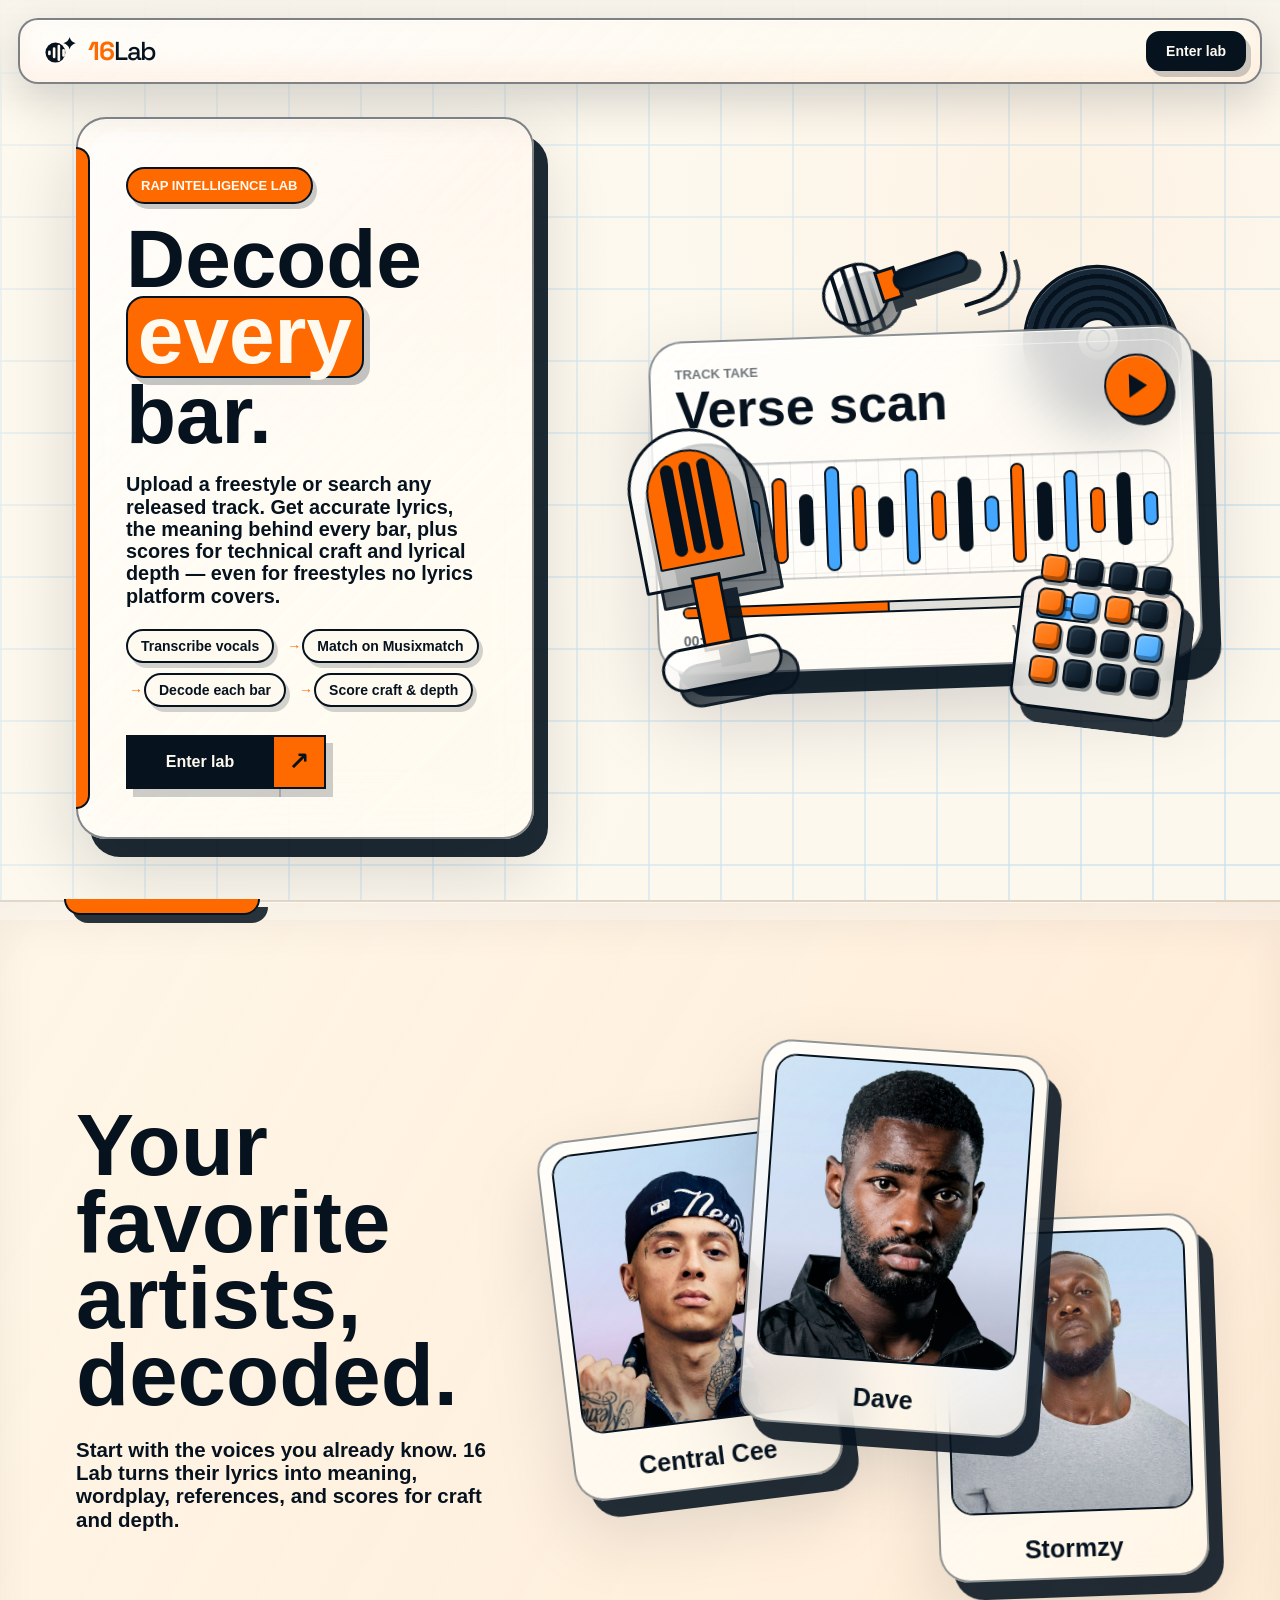
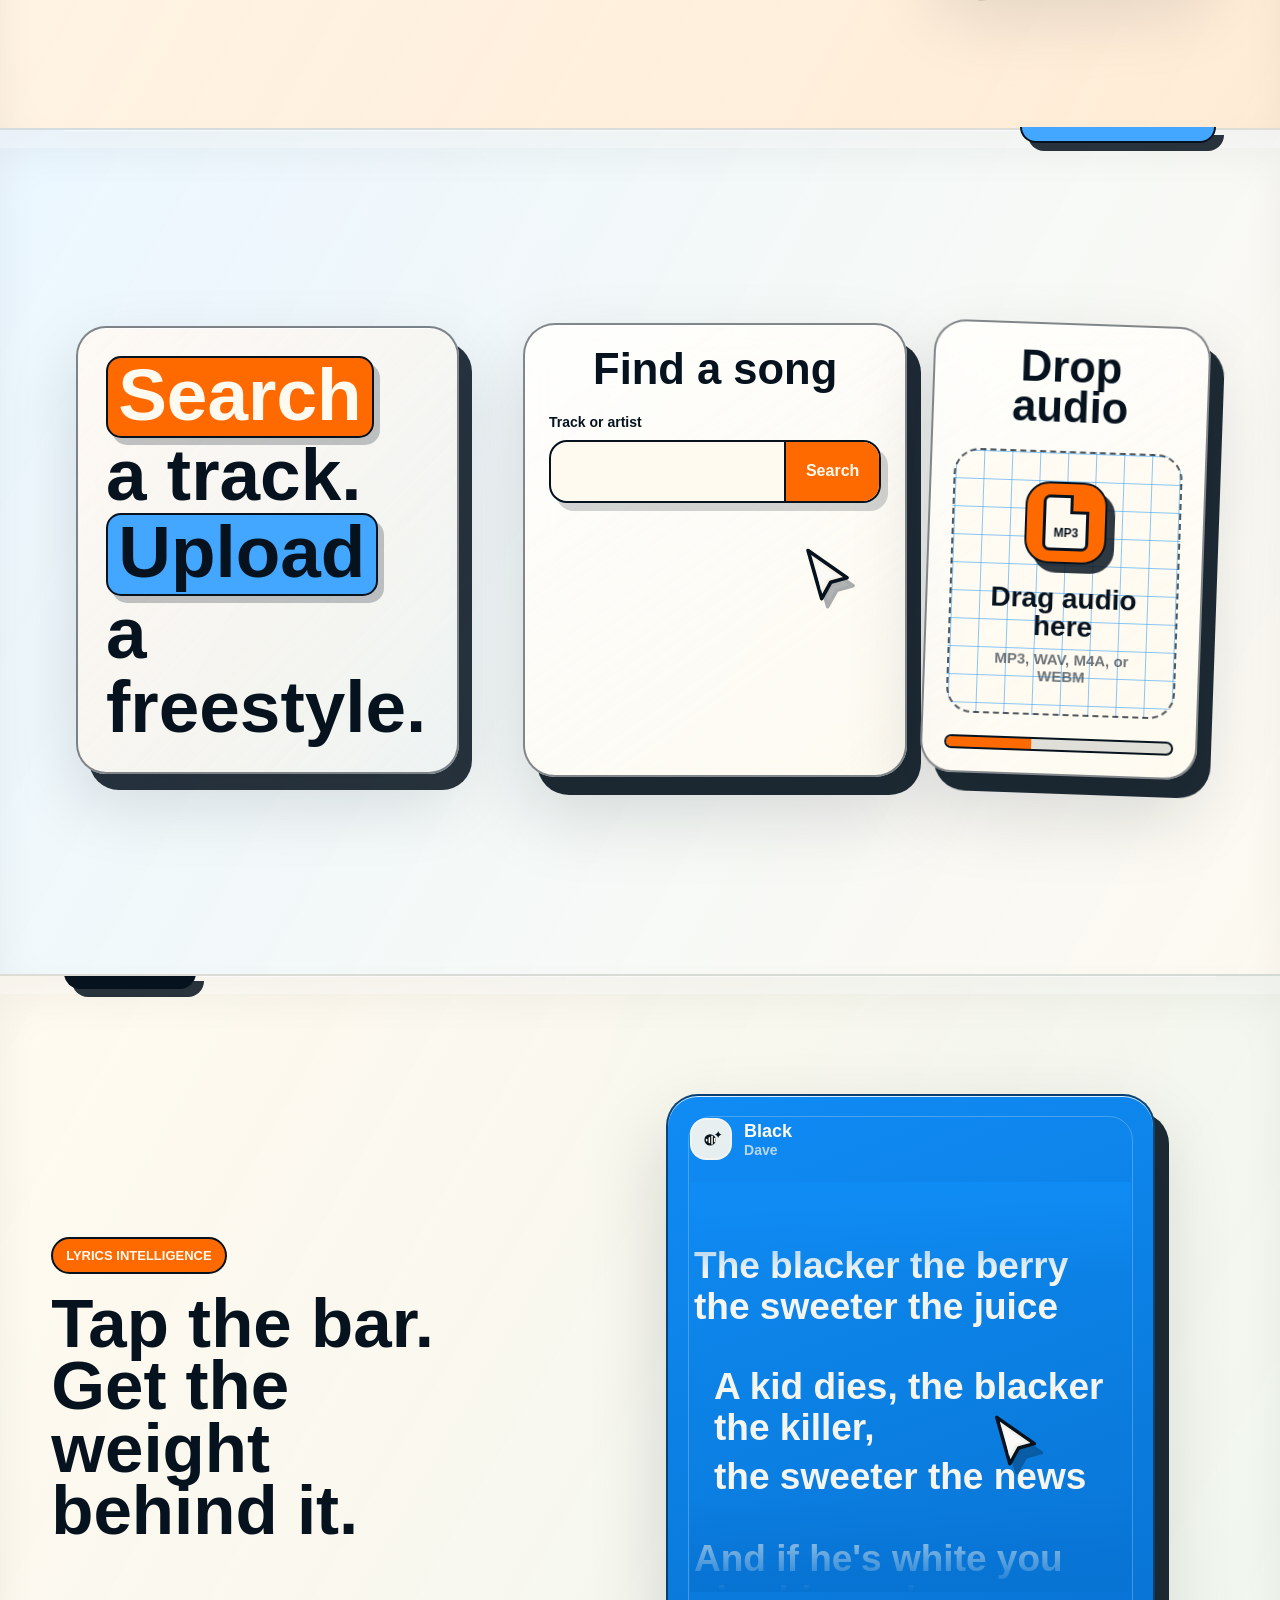
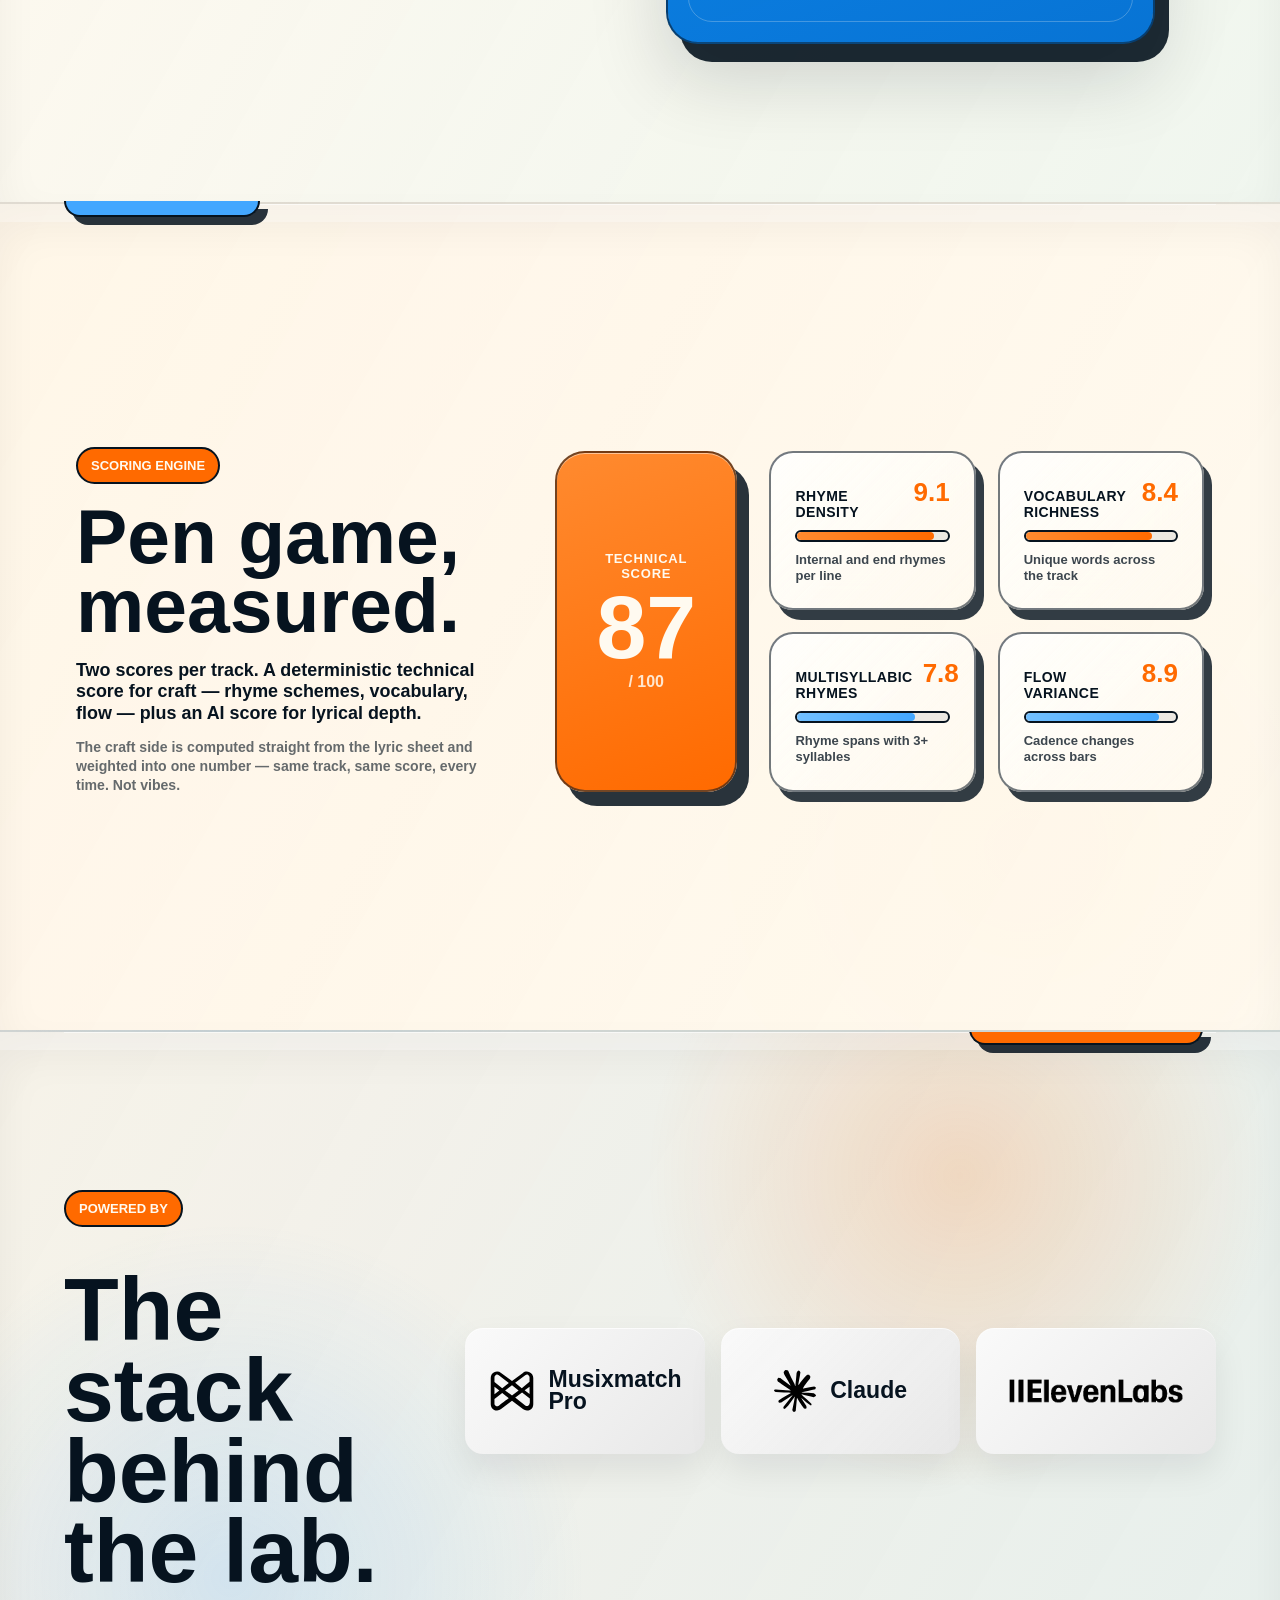
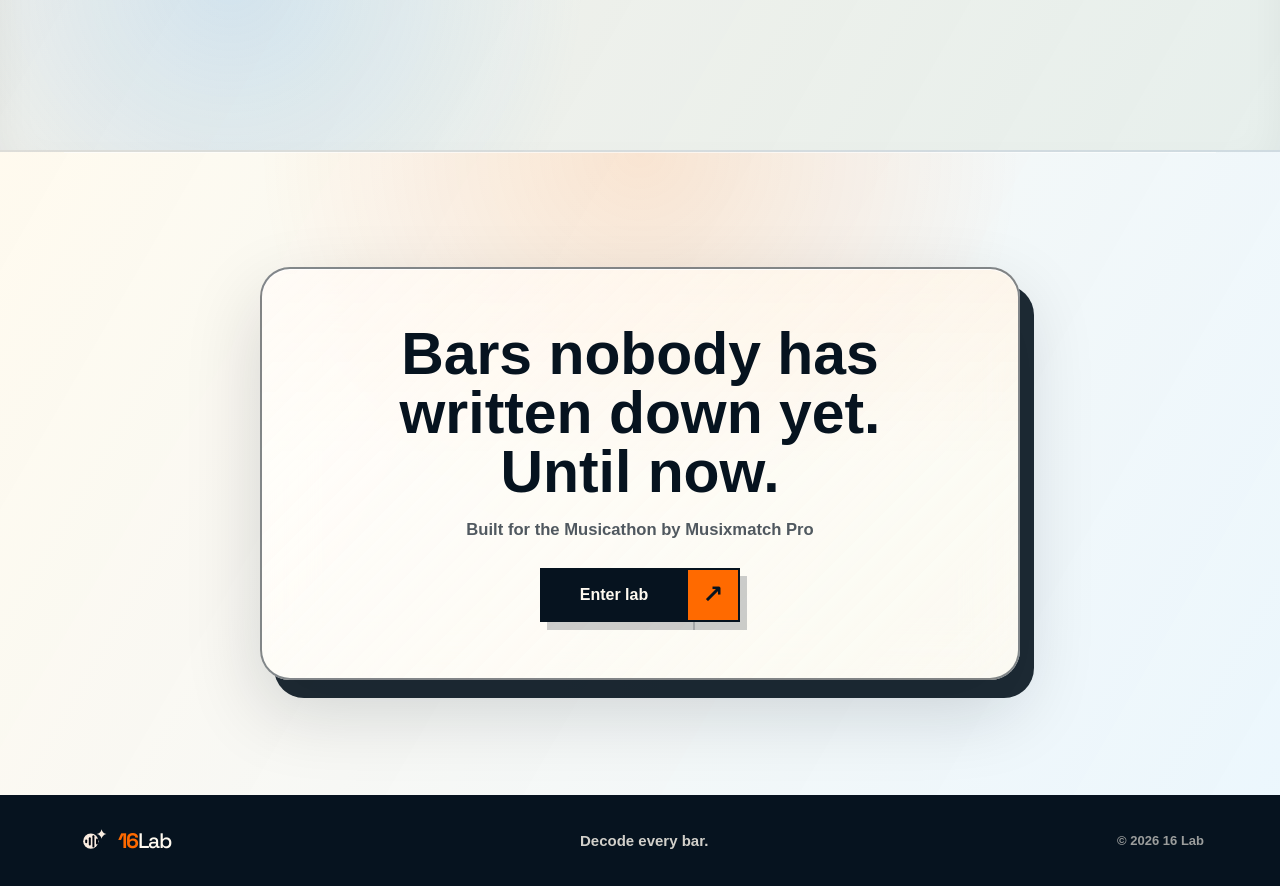
==== commit e06d32c8: "feat(landing): use the official Claude logo in Powered-by Swap the Claude text-only card for the Cla" ====
--- a/index.html
+++ b/index.html
@@ -21,7 +21,7 @@
       href="https://fonts.googleapis.com/css2?family=Space+Grotesk:wght@500;700&display=swap"
       rel="stylesheet"
     />
-    <link rel="stylesheet" href="./styles.css?v=202606181140" />
+    <link rel="stylesheet" href="./styles.css?v=202606181205" />
   </head>
   <body>
     <main class="site-shell">
@@ -396,8 +396,8 @@
             <span>Musixmatch Pro</span>
           </article>
           <article class="power-logo power-logo-claude">
+            <img src="./assets/partners/si-claude.svg" alt="Claude" />
             <span>Claude</span>
-            <small>by Anthropic</small>
           </article>
           <article class="power-logo power-logo-eleven">
             <img src="./assets/partners/elevenlabs-mono.png" alt="ElevenLabs" />
--- a/styles.css
+++ b/styles.css
@@ -2369,25 +2369,20 @@
 }
 
 .power-logo-claude {
-  flex-direction: column;
-  gap: 4px;
+  gap: 14px;
   animation-delay: -0.6s;
+}
+
+.power-logo-claude img {
+  width: 42px;
+  filter: brightness(0);
 }
 
 .power-logo-claude span {
   color: var(--ink);
-  font-size: clamp(22px, 2vw, 30px);
+  font-size: clamp(20px, 1.8vw, 28px);
   line-height: 0.94;
   font-weight: 900;
-  letter-spacing: -0.01em;
-}
-
-.power-logo-claude small {
-  color: rgba(6, 19, 31, 0.55);
-  font-size: 12px;
-  font-weight: 700;
-  text-transform: uppercase;
-  letter-spacing: 0.08em;
 }
 
 @keyframes logoStageFloat {
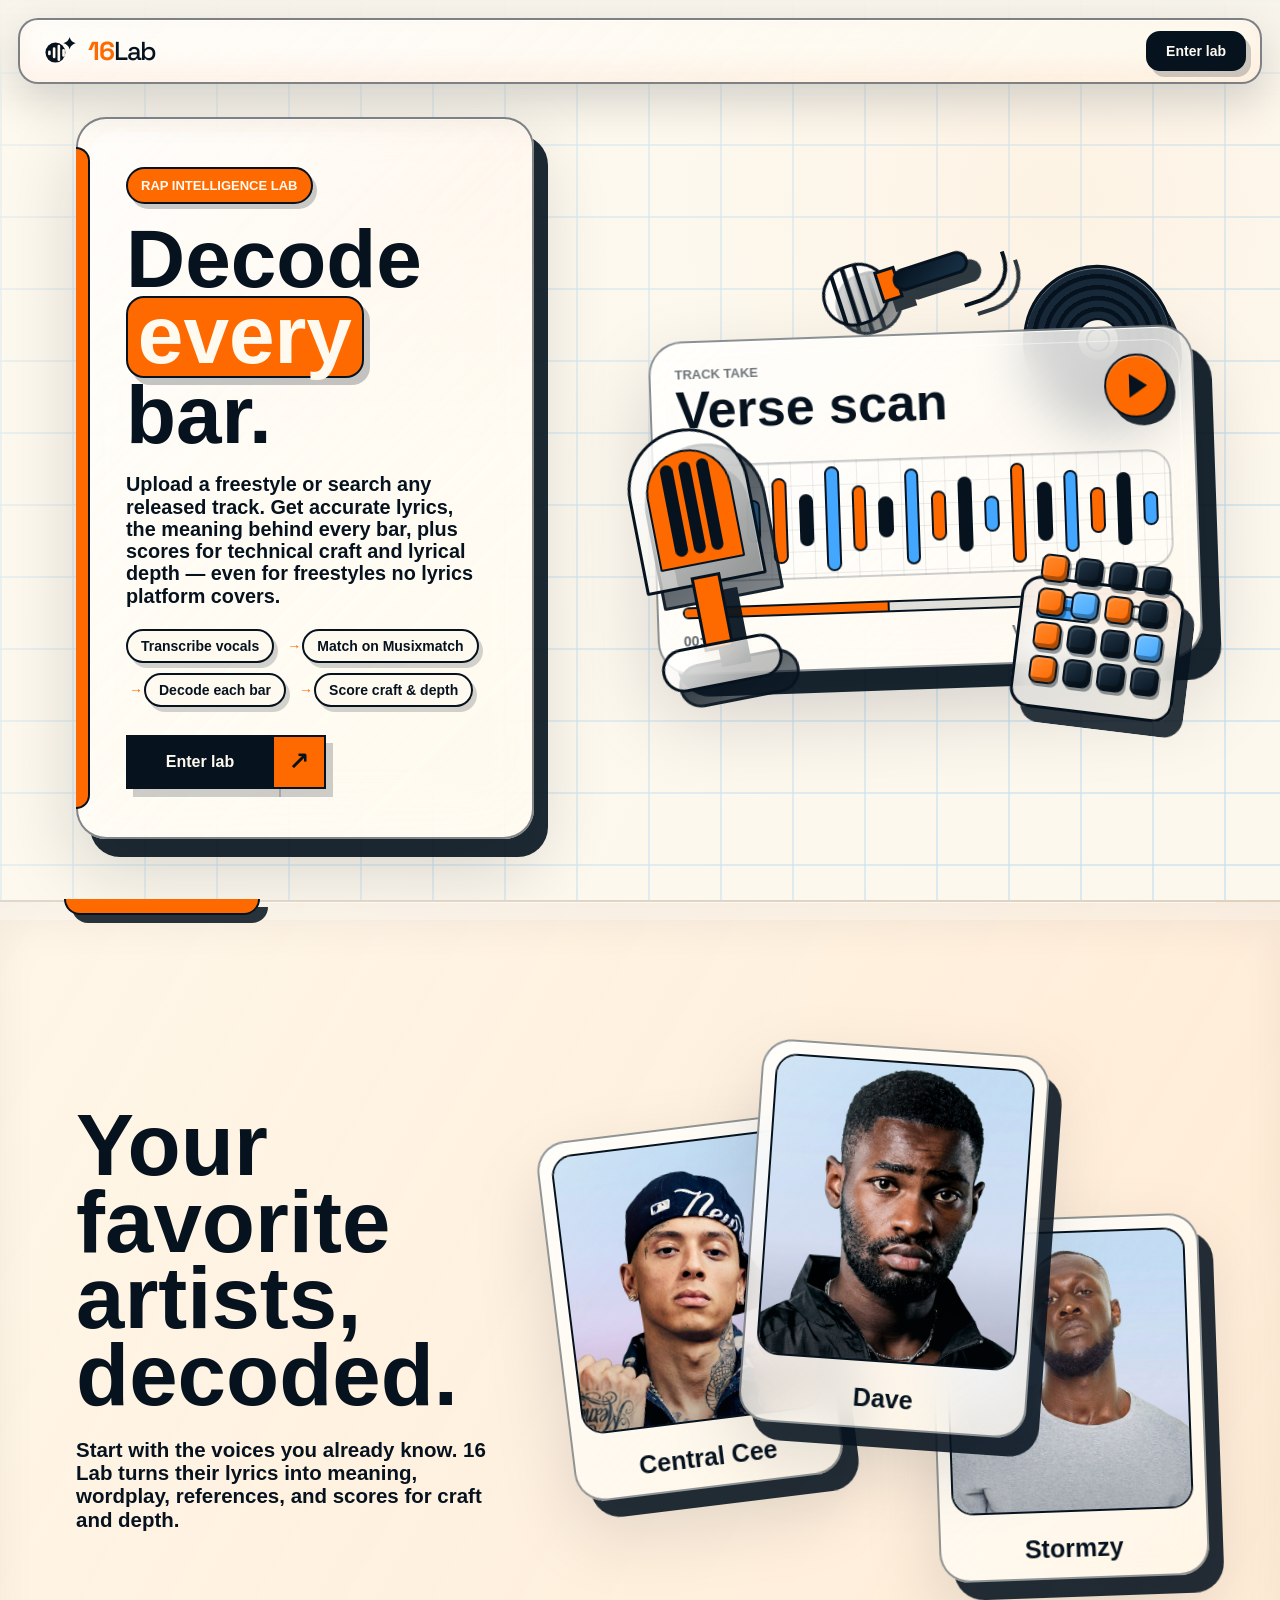
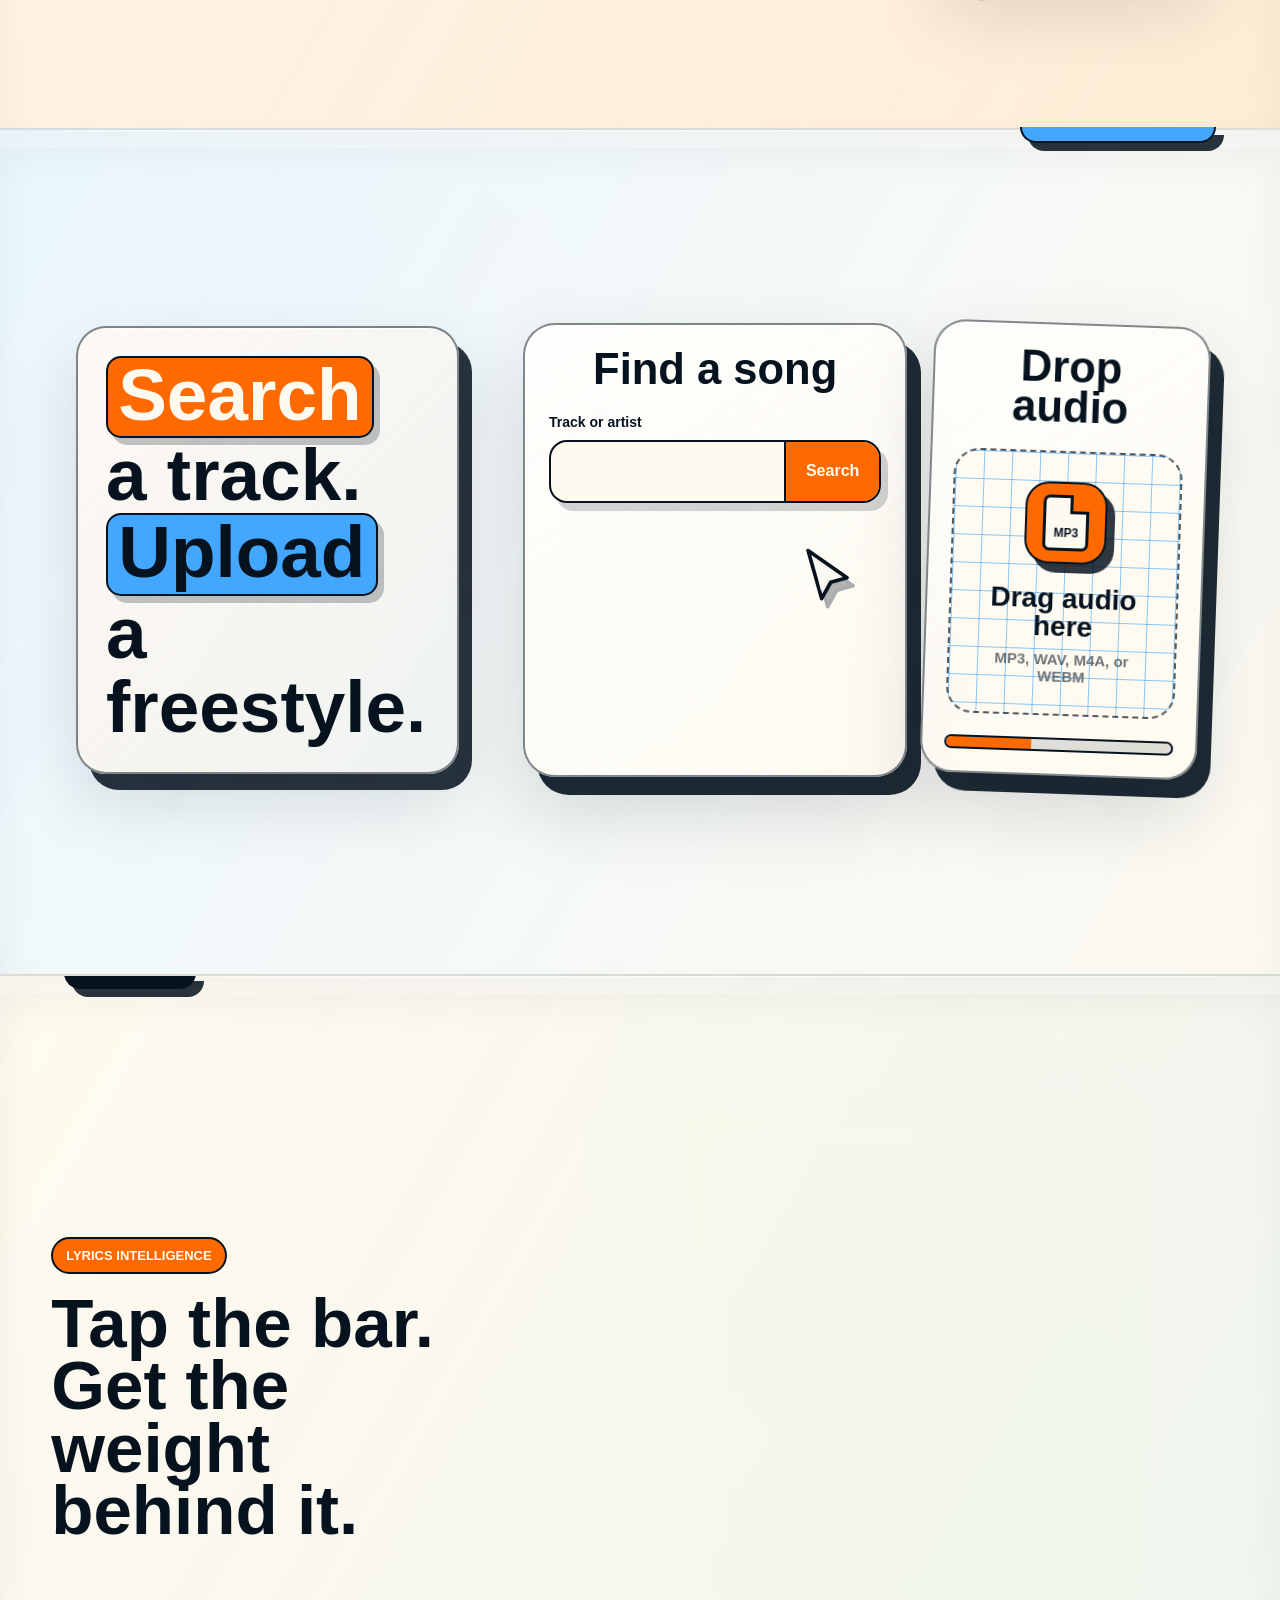
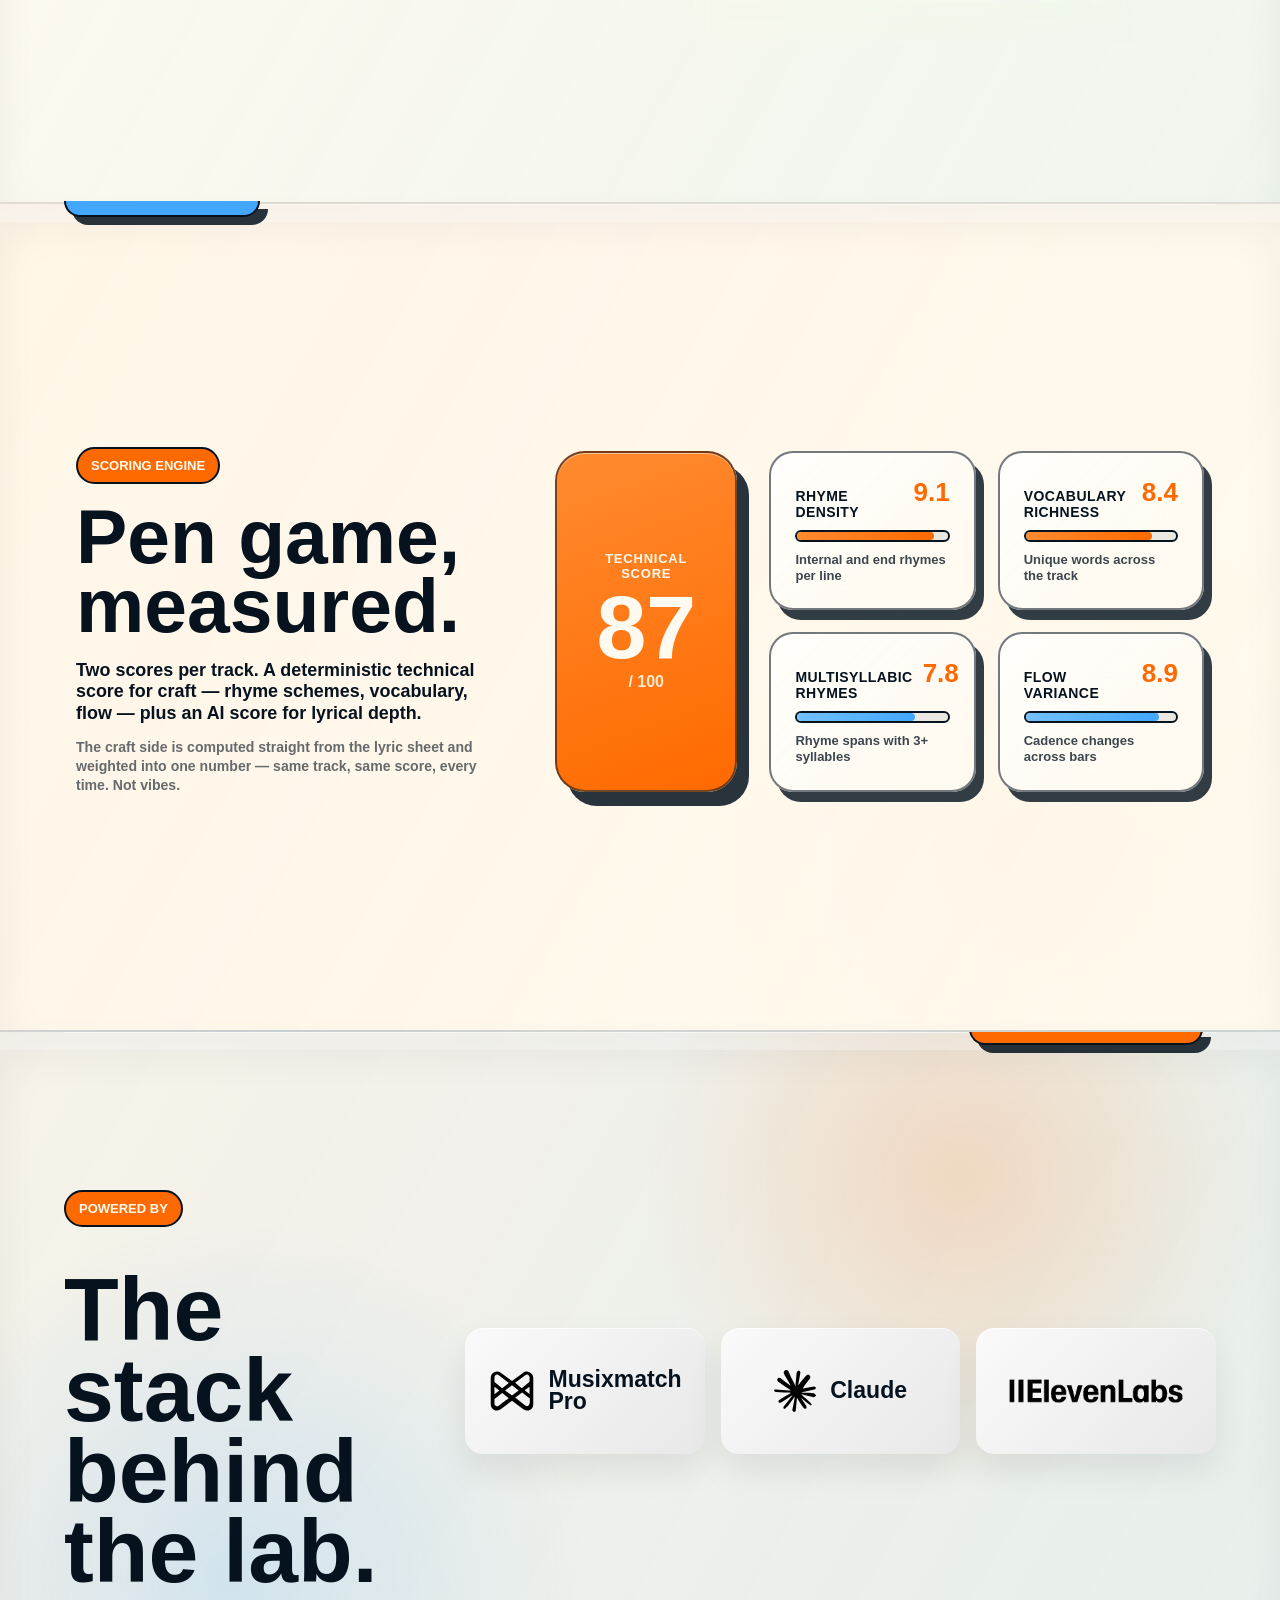
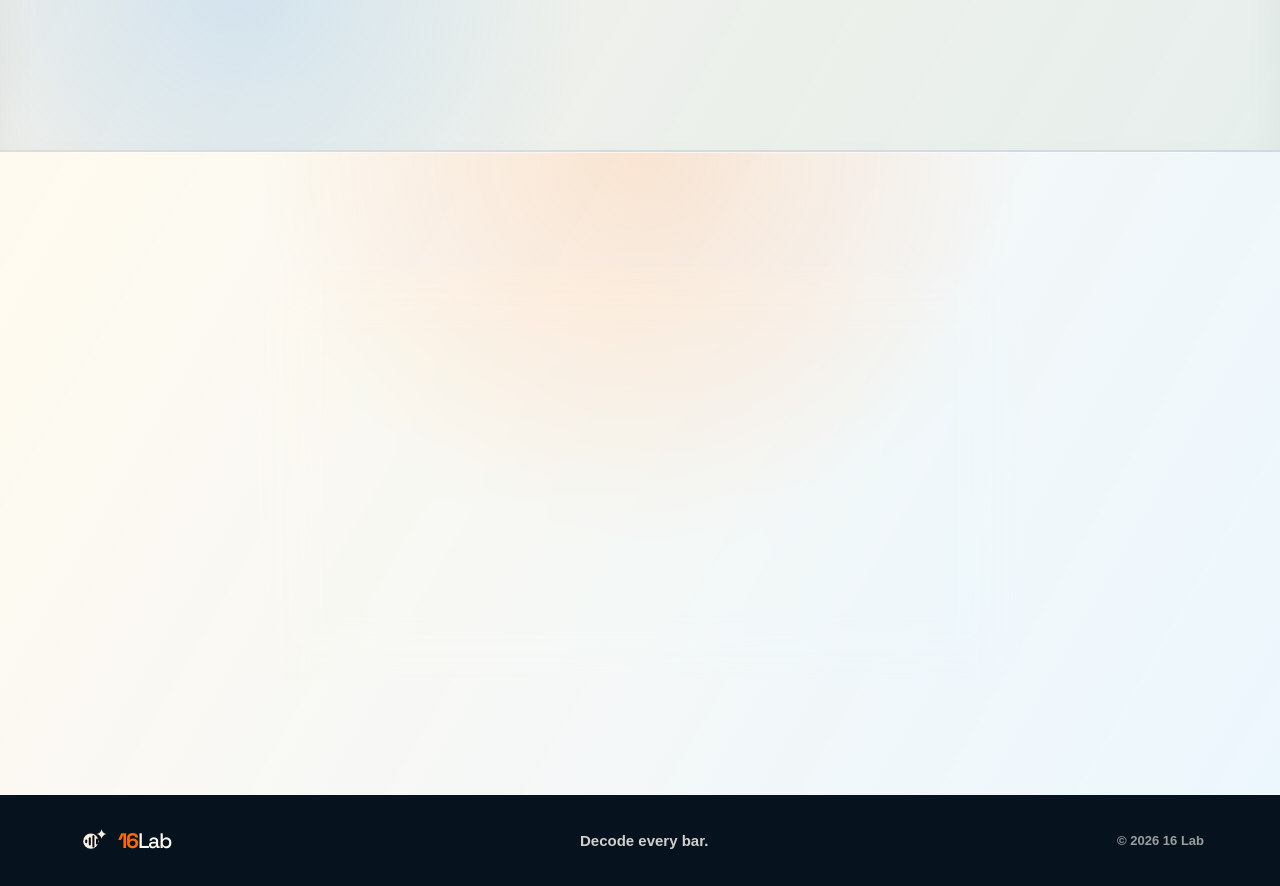
==== commit 556b1b78: "Use clean page routes" ====
--- a/index.html
+++ b/index.html
@@ -22,6 +22,14 @@
       rel="stylesheet"
     />
     <link rel="stylesheet" href="./styles.css?v=202606181205" />
+    <meta property="og:url" content="https://16labs.xyz/" />
+    <meta property="og:image" content="https://16labs.xyz/assets/og-card.png" />
+    <meta property="og:image:width" content="1200" />
+    <meta property="og:image:height" content="630" />
+    <meta name="twitter:card" content="summary_large_image" />
+    <meta name="twitter:title" content="16 Lab — Decode every bar" />
+    <meta name="twitter:description" content="Lyrics, meaning, wordplay, and scores for craft and depth — including freestyles no lyrics platform covers." />
+    <meta name="twitter:image" content="https://16labs.xyz/assets/og-card.png" />
   </head>
   <body>
     <main class="site-shell">
@@ -31,7 +39,7 @@
           <span><strong>16</strong>Lab</span>
         </div>
 
-        <a class="topbar-cta" href="./lab.html">Enter lab</a>
+        <a class="topbar-cta" href="/lab">Enter lab</a>
       </header>
 
       <section class="hero" aria-label="16 Lab introduction">
@@ -52,8 +60,8 @@
           </ul>
 
           <div class="hero-actions" aria-label="Primary actions">
-            <a class="primary-action" href="./lab.html">Enter lab</a>
-            <a class="icon-action" href="./lab.html" aria-label="Open lab">
+            <a class="primary-action" href="/lab">Enter lab</a>
+            <a class="icon-action" href="/lab" aria-label="Open lab">
               <span aria-hidden="true">&#8599;</span>
             </a>
           </div>
@@ -148,7 +156,7 @@
         </div>
 
         <div class="artist-wall">
-          <a class="artist-frame frame-dave" href="./results.html?q=Dave">
+          <a class="artist-frame frame-dave" href="/results?q=Dave">
             <div class="portrait-wrap">
               <img src="./assets/artists/dave.png" alt="Dave portrait" />
             </div>
@@ -157,7 +165,7 @@
             </div>
           </a>
 
-          <a class="artist-frame frame-central" href="./results.html?q=Central+Cee">
+          <a class="artist-frame frame-central" href="/results?q=Central+Cee">
             <div class="portrait-wrap">
               <img src="./assets/artists/central-cee.png" alt="Central Cee portrait" />
             </div>
@@ -166,7 +174,7 @@
             </div>
           </a>
 
-          <a class="artist-frame frame-stormzy" href="./results.html?q=Stormzy">
+          <a class="artist-frame frame-stormzy" href="/results?q=Stormzy">
             <div class="portrait-wrap">
               <img src="./assets/artists/stormzy.png" alt="Stormzy portrait" />
             </div>
@@ -413,8 +421,8 @@
             Built for the Musicathon by Musixmatch Pro
           </p>
           <div class="hero-actions" aria-label="Closing actions">
-            <a class="primary-action" href="./lab.html">Enter lab</a>
-            <a class="icon-action" href="./lab.html" aria-label="Open lab">
+            <a class="primary-action" href="/lab">Enter lab</a>
+            <a class="icon-action" href="/lab" aria-label="Open lab">
               <span aria-hidden="true">&#8599;</span>
             </a>
           </div>
